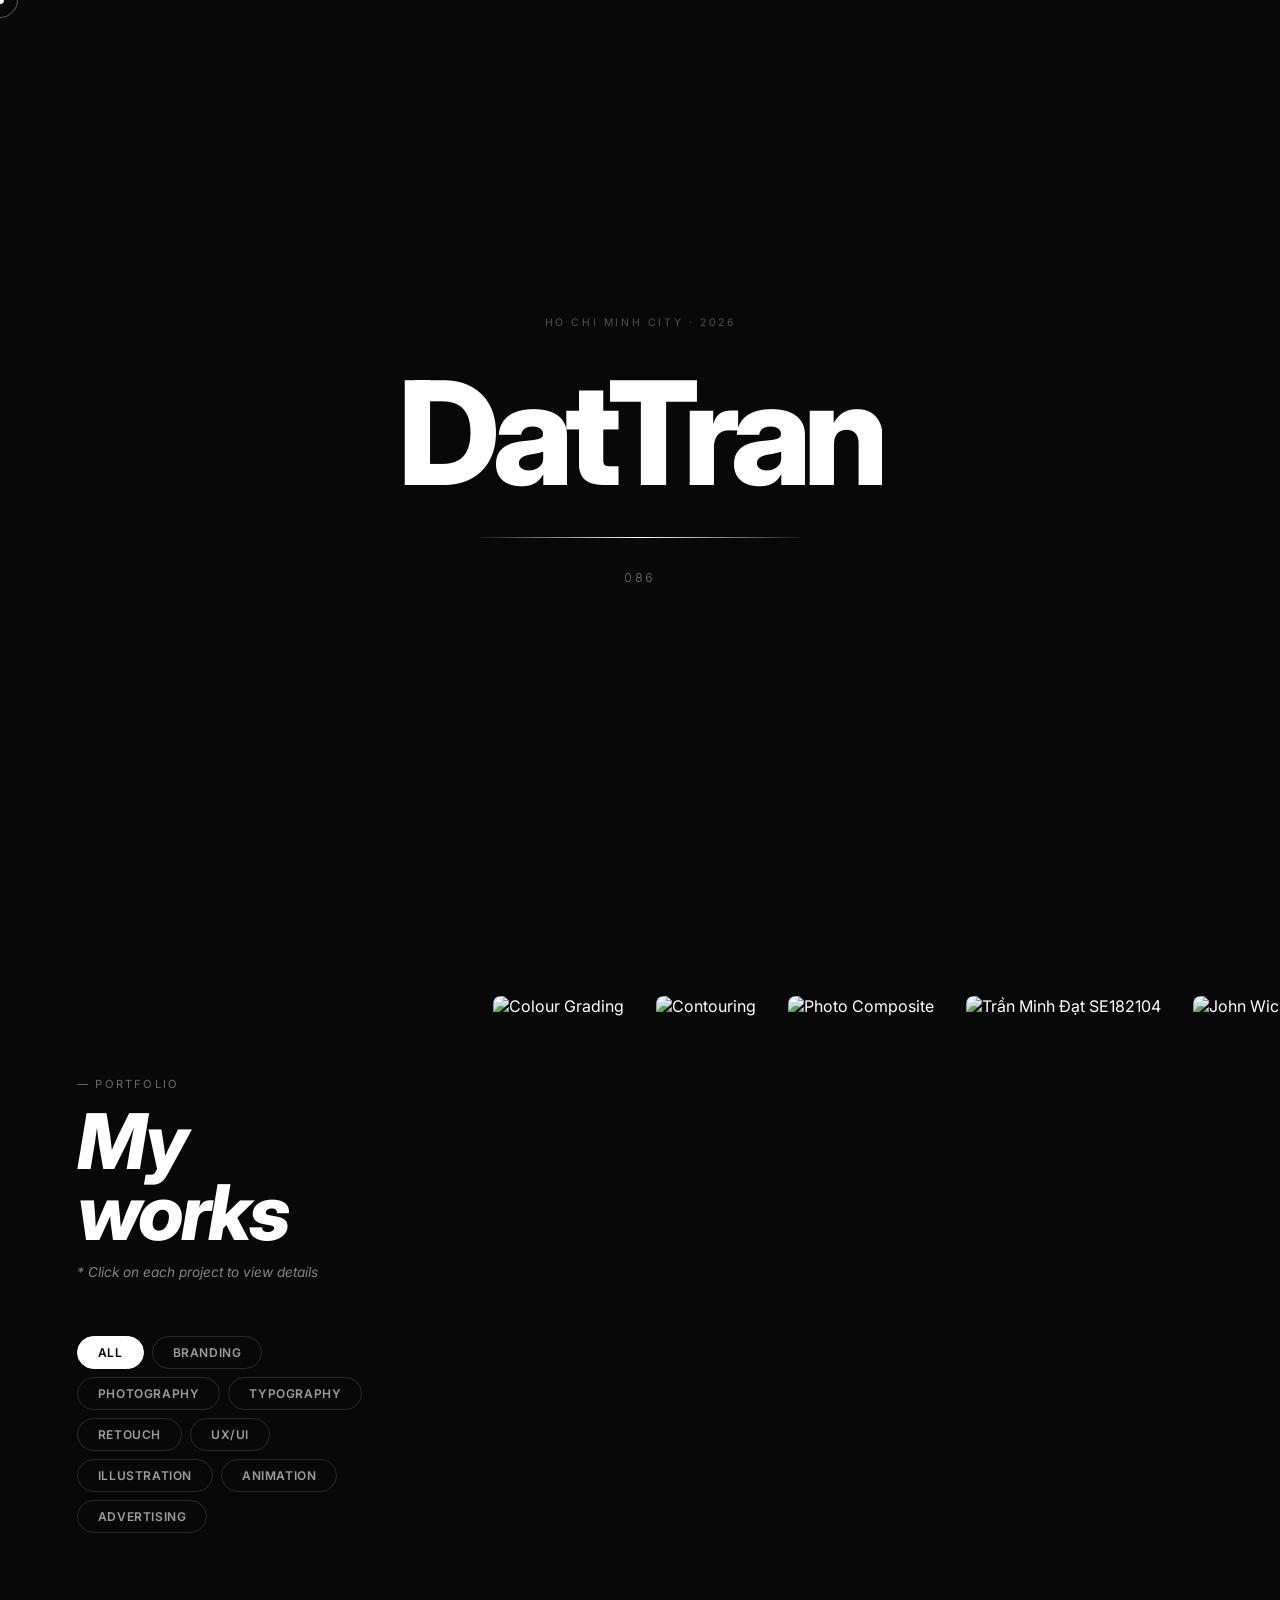
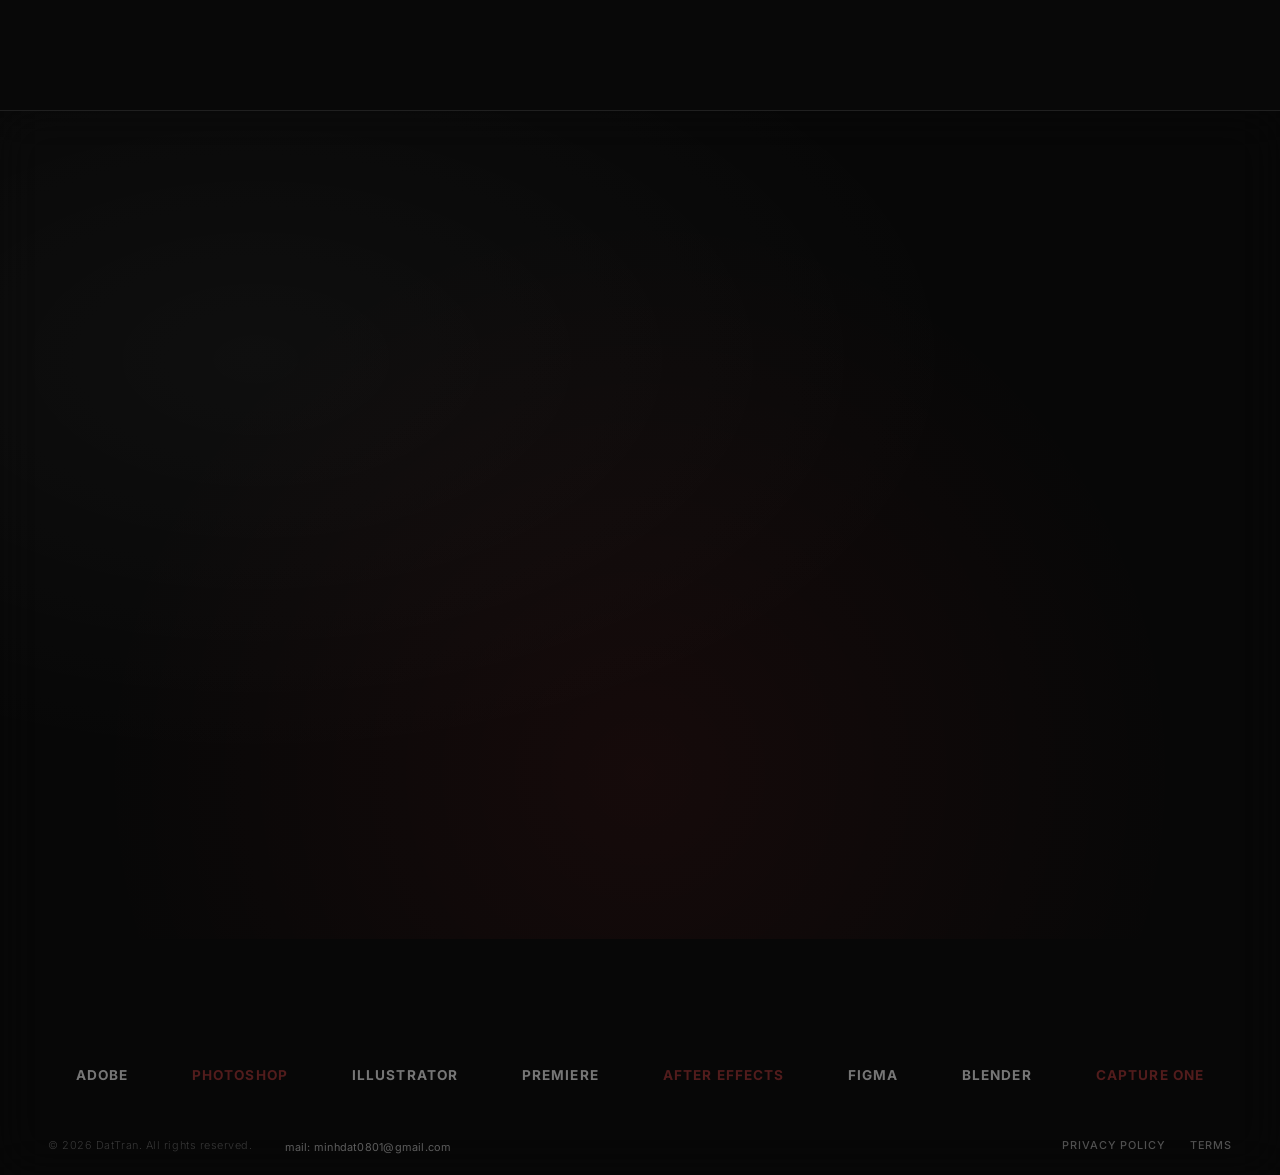
==== index.html @ 92108fc6 "Update index.html" ====
<!DOCTYPE html>
<html lang="en">

<head>
  <meta charset="UTF-8" />
  <meta name="viewport" content="width=device-width, initial-scale=1.0" />
  <meta name="view-transition" content="same-origin" />

  <title>DatTran — Graphic Designer</title>
  <meta name="description" content="DatTran - Graphic Designer & Digital Image Artist based in Vietnam." />
  <meta name="theme-color" content="#080808" id="meta-theme-color" />
  <meta property="og:type" content="website" />
  <meta property="og:title" content="DatTran — Graphic Designer & Digital Artist" />
  <meta property="og:description"
    content="Crafting visual stories through bold concepts, cinematic aesthetics, and pixel-perfect execution." />
  <meta property="og:image" content="https://dattran-porfolio.vercel.app/og-image.jpg" />

  <link rel="preconnect" href="https://fonts.googleapis.com" />
  <link rel="preconnect" href="https://fonts.gstatic.com" crossorigin />
  <link
    href="https://fonts.googleapis.com/css2?family=Inter:ital,opsz,wght@0,14..32,100..900;1,14..32,100..900&display=swap"
    rel="stylesheet" />

  <style>
    *,
    *::before,
    *::after {
      box-sizing: border-box;
      margin: 0;
      padding: 0;
    }

    body {
      background: #080808;
      color: #fff;
      font-family: 'Inter', sans-serif;
      overflow-x: hidden;
      cursor: none;
      transition: background-color 0.5s ease, color 0.5s ease;
    }

    .skip-link {
      position: fixed;
      top: -100%;
      left: 1rem;
      z-index: 99999;
      background: #fff;
      color: #080808;
      padding: 0.5rem 1rem;
      font-size: 0.9rem;
      font-weight: 600;
      border-radius: 0 0 4px 4px;
      text-decoration: none;
      transition: top 0.2s;
    }

    .skip-link:focus {
      top: 0;
    }

    a:focus-visible,
    button:focus-visible,
    [tabindex]:focus-visible {
      outline: 2px solid #fff;
      outline-offset: 3px;
      border-radius: 2px;
    }

    body.intro-active {
      overflow-y: hidden;
    }

    /* ── CURSOR & AURA GLOW ── */
    #cursor-dot {
      position: fixed;
      pointer-events: none;
      z-index: 10002;
      width: 8px;
      height: 8px;
      border-radius: 50%;
      background: #fff;
      transform: translate(-50%, -50%);
      transition: opacity 0.3s, transform 0.2s, width 0.2s, height 0.2s, background-color 0.5s;
      mix-blend-mode: difference;
    }

    #cursor-ring {
      position: fixed;
      pointer-events: none;
      z-index: 10001;
      width: 36px;
      height: 36px;
      border-radius: 50%;
      border: 1px solid rgba(255, 255, 255, 0.35);
      transform: translate(-50%, -50%);
      transition: opacity 0.3s, width 0.2s, height 0.2s, border-color 0.5s;
      mix-blend-mode: difference;
    }

    #cursor-dot.hover {
      transform: translate(-50%, -50%) scale(1.8);
    }

    #cursor-ring.hover {
      width: 56px;
      height: 56px;
    }

    #cursor-label {
      position: absolute;
      top: 50%;
      left: 50%;
      transform: translate(-50%, -50%) scale(0.8);
      color: #fff;
      font-size: 0.75rem;
      font-weight: 600;
      letter-spacing: 0.05em;
      text-transform: uppercase;
      white-space: nowrap;
      opacity: 0;
      pointer-events: none;
      transition: none;
      z-index: 10003;
    }

    #cursor-glow {
      position: fixed;
      pointer-events: none;
      z-index: 10000;
      width: 600px;
      height: 600px;
      border-radius: 50%;
      transform: translate(-50%, -50%);
      background: radial-gradient(circle at 30% 30%, rgba(255, 68, 68, 0.08) 0%, transparent 50%),
        radial-gradient(circle at 70% 70%, rgba(80, 120, 200, 0.06) 0%, transparent 50%);
      filter: blur(40px);
      opacity: 0;
      transition: opacity 0.4s;
      will-change: left, top;
      animation: glowSpin 8s linear infinite;
    }

    #cursor-glow.active {
      opacity: 1;
    }

    @keyframes glowSpin {
      0% {
        transform: translate(-50%, -50%) rotate(0deg);
      }

      100% {
        transform: translate(-50%, -50%) rotate(360deg);
      }
    }

    /* ── VIDEO BACKGROUND ── */
    .bg-video-wrap {
      position: fixed;
      inset: 0;
      z-index: 0;
      overflow: hidden;
    }

    .bg-video-wrap video {
      width: 100%;
      height: 100%;
      object-fit: cover;
      opacity: 0.85;
      transition: opacity 0.5s ease;
    }

    .bg-video-wrap::after {
      content: "";
      position: absolute;
      inset: 0;
      background: rgba(8, 8, 8, 0.75);
      pointer-events: none;
      transition: background-color 0.5s ease;
    }

    /* ── GLASS SYSTEM ── */
    .glass {
      background: rgba(255, 255, 255, 0.04);
      backdrop-filter: blur(16px);
      -webkit-backdrop-filter: blur(16px);
      border: 1px solid rgba(255, 255, 255, 0.08);
      position: relative;
    }

    .glass::before {
      content: "";
      position: absolute;
      inset: 0;
      border-radius: inherit;
      padding: 1px;
      background: linear-gradient(160deg, rgba(255, 255, 255, 0.22) 0%, rgba(255, 255, 255, 0.06) 30%, rgba(255, 255, 255, 0) 60%, rgba(255, 255, 255, 0.10) 100%);
      -webkit-mask: linear-gradient(#fff 0 0) content-box, linear-gradient(#fff 0 0);
      -webkit-mask-composite: xor;
      mask: linear-gradient(#fff 0 0) content-box, linear-gradient(#fff 0 0);
      mask-composite: exclude;
      pointer-events: none;
    }

    .glass-strong {
      background: rgba(255, 255, 255, 0.07);
      backdrop-filter: blur(40px);
      -webkit-backdrop-filter: blur(40px);
      border: 1px solid rgba(255, 255, 255, 0.12);
      position: relative;
    }

    .glass-strong::before {
      content: "";
      position: absolute;
      inset: 0;
      border-radius: inherit;
      padding: 1px;
      background: linear-gradient(160deg, rgba(255, 255, 255, 0.35) 0%, rgba(255, 255, 255, 0.08) 40%, rgba(255, 255, 255, 0) 60%, rgba(255, 255, 255, 0.15) 100%);
      -webkit-mask: linear-gradient(#fff 0 0) content-box, linear-gradient(#fff 0 0);
      -webkit-mask-composite: xor;
      mask: linear-gradient(#fff 0 0) content-box, linear-gradient(#fff 0 0);
      mask-composite: exclude;
      pointer-events: none;
    }

    body::before {
      content: "";
      position: fixed;
      inset: 0;
      background-image: url("data:image/svg+xml,%3Csvg viewBox='0 0 256 256' xmlns='http://www.w3.org/2000/svg'%3E%3Cfilter id='n'%3E%3CfeTurbulence type='fractalNoise' baseFrequency='0.9' numOctaves='4' stitchTiles='stitch'/%3E%3C/filter%3E%3Crect width='100%25' height='100%25' filter='url(%23n)' opacity='0.04'/%3E%3C/svg%3E");
      background-size: 200px;
      pointer-events: none;
      z-index: 999;
      opacity: 0.4;
    }

    .orb {
      position: fixed;
      border-radius: 50%;
      filter: blur(80px);
      pointer-events: none;
      z-index: 0;
    }

    .orb-1 {
      width: 600px;
      height: 600px;
      top: -200px;
      left: -150px;
      background: radial-gradient(circle, rgba(255, 255, 255, 0.06) 0%, transparent 70%);
    }

    .orb-2 {
      width: 500px;
      height: 500px;
      bottom: 10%;
      right: -100px;
      background: radial-gradient(circle, rgba(200, 200, 200, 0.05) 0%, transparent 70%);
    }

    .orb-3 {
      width: 400px;
      height: 400px;
      top: 40%;
      left: 40%;
      background: radial-gradient(circle, rgba(255, 255, 255, 0.03) 0%, transparent 70%);
    }

    .reveal {
      opacity: 0;
      transform: translateY(40px);
      will-change: transform, opacity;
    }

    .page-wrap {
      position: relative;
      z-index: 2;
    }

    #webgl-works {
      position: fixed;
      top: 0;
      left: 0;
      width: 100vw;
      height: 100vh;
      pointer-events: none;
      z-index: 10;
    }

    .work-img {
      height: 100%;
      width: auto;
      display: block;
      object-fit: contain;
    }

    /* ── DETAIL VIEW OVERLAY ── */
    #detail-view {
      display: none;
      position: relative;
      z-index: 50;
      min-height: 100vh;
      background: transparent;
    }

    .project-hero {
      width: 100%;
      height: 100vh;
      position: relative;
    }

    .project-info {
      position: absolute;
      bottom: 0;
      left: 0;
      right: 0;
      padding: 6rem 3rem 4rem;
      background: linear-gradient(to top, rgba(0, 0, 0, 0.9), transparent);
      z-index: 10;
    }

    .project-title {
      font-size: clamp(3rem, 6vw, 5rem);
      font-weight: 800;
      letter-spacing: -0.04em;
      margin-bottom: 0.5rem;
    }

    .project-meta {
      font-size: 1rem;
      color: rgba(255, 255, 255, 0.6);
      font-weight: 400;
      text-transform: uppercase;
      letter-spacing: 0.1em;
    }

    .content-section {
      padding: 6rem 3rem;
      max-width: 800px;
      margin: 0 auto;
      font-size: 1.1rem;
      line-height: 1.8;
      color: rgba(255, 255, 255, 0.7);
      background: #080808;
      min-height: 50vh;
    }

    .content-section p {
      margin-bottom: 2rem;
    }

    .back-btn {
      display: inline-flex;
      align-items: center;
      gap: 0.5rem;
      background: rgba(0, 0, 0, 0.5);
      backdrop-filter: blur(10px);
      padding: 0.75rem 1.5rem;
      border-radius: 9999px;
      color: #fff;
      text-decoration: none;
      font-size: 0.85rem;
      font-weight: 500;
      cursor: none;
      border: 1px solid rgba(255, 255, 255, 0.1);
      transition: all 0.3s;
    }

    .back-btn:hover {
      background: #fff;
      color: #000;
    }

    /* ── NAV (ĐÃ FIX GLASSMORPHISM VĨNH VIỄN) ── */
    nav {
      position: fixed;
      top: 0;
      left: 0;
      right: 0;
      z-index: 100;
      padding: 1rem 3rem;
      display: flex;
      align-items: center;
      justify-content: space-between;
      background: rgba(8, 8, 8, 0.6);
      backdrop-filter: blur(20px);
      -webkit-backdrop-filter: blur(20px);
      border-bottom: 1px solid rgba(255, 255, 255, 0.05);
      transition: background 0.3s, border-bottom 0.3s;
    }

    .nav-inner {
      display: flex;
      align-items: center;
      justify-content: space-between;
      width: 100%;
    }

    .nav-logo {
      font-family: 'Inter', sans-serif;
      font-weight: 600;
      font-size: 1.1rem;
      color: #fff;
      letter-spacing: -0.03em;
      text-decoration: none;
      cursor: none;
    }

    .nav-logo span {
      color: rgba(255, 255, 255, 0.4);
      font-size: 0.72rem;
      font-weight: 400;
      display: block;
      letter-spacing: 0.12em;
      text-transform: uppercase;
      margin-top: 1px;
    }

    .nav-links {
      display: flex;
      align-items: center;
      gap: 2rem;
    }

    .nav-links a {
      font-size: 0.8rem;
      font-weight: 400;
      color: rgba(255, 255, 255, 0.6);
      text-decoration: none;
      letter-spacing: 0.08em;
      text-transform: uppercase;
      transition: color 0.3s;
      cursor: none;
    }

    .nav-links a:hover {
      color: #fff;
    }

    .nav-cta {
      background: #fff;
      color: #000;
      border: none;
      border-radius: 9999px;
      padding: 0.5rem 1.25rem;
      font-family: 'Inter', sans-serif;
      font-size: 0.8rem;
      font-weight: 500;
      cursor: none;
      letter-spacing: 0.05em;
      text-transform: uppercase;
      transition: opacity 0.2s, transform 0.2s;
    }

    .nav-cta:hover {
      opacity: 0.85;
      transform: translateY(-2px);
    }

    .nav-controls {
      display: flex;
      align-items: center;
      gap: 0.5rem;
    }

    .nav-audio-group {
      display: flex;
      align-items: center;
      gap: 0.4rem;
      position: relative;
    }

    .vol-track-h {
      width: 0px;
      height: 3px;
      background: rgba(255, 255, 255, 0.15);
      border-radius: 99px;
      position: relative;
      cursor: none;
      transition: width 0.4s cubic-bezier(0.16, 1, 0.3, 1), opacity 0.4s, background 0.3s;
      opacity: 0;
      overflow: visible;
    }

    .nav-audio-group:hover .vol-track-h {
      width: 80px;
      opacity: 1;
      margin-right: 0.5rem;
    }

    .vol-track-h::after {
      content: attr(data-pct);
      position: absolute;
      right: -25px;
      top: 50%;
      transform: translateY(-50%);
      font-size: 0.65rem;
      font-weight: 700;
      color: #fff;
      opacity: 0;
      transition: opacity 0.3s;
      pointer-events: none;
    }

    .nav-audio-group:hover .vol-track-h::after {
      opacity: 0.6;
    }

    .vol-fill-h {
      position: absolute;
      top: 0;
      left: 0;
      height: 100%;
      width: 50%;
      background: #fff;
      border-radius: 99px;
      pointer-events: none;
    }

    .vol-hitbox-h {
      position: absolute;
      inset: -10px -5px;
      cursor: none;
      z-index: 2;
    }

    .dock-btn {
      background: transparent;
      border: none;
      color: rgba(255, 255, 255, 0.6);
      font-family: 'Inter', sans-serif;
      font-size: 0.8rem;
      font-weight: 500;
      cursor: none;
      padding: 0.5rem;
      display: flex;
      align-items: center;
      justify-content: center;
      transition: color 0.3s, transform 0.2s;
    }

    .dock-btn:hover {
      color: #fff;
      transform: translateY(-1px);
    }



    /* ── HERO ── */
    .hero {
      min-height: 100vh;
      display: grid;
      grid-template-columns: 1fr 1fr;
      align-items: center;
      gap: 2rem;
      padding: 7rem 3rem 4rem;
      position: relative;
      max-width: 1200px;
      margin: 0 auto;
    }

    .hero-left {
      display: flex;
      flex-direction: column;
      align-items: flex-start;
    }

    .hero-tag {
      display: inline-flex;
      align-items: center;
      gap: 0.5rem;
      border-radius: 9999px;
      padding: 0.35rem 1rem;
      font-size: 0.72rem;
      font-weight: 500;
      color: rgba(255, 255, 255, 0.7);
      letter-spacing: 0.12em;
      text-transform: uppercase;
      margin-bottom: 2rem;
    }

    .hero-tag .dot {
      width: 6px;
      height: 6px;
      background: #fff;
      border-radius: 50%;
      animation: pulse 2s infinite;
    }

    @keyframes pulse {

      0%,
      100% {
        opacity: 1;
        transform: scale(1)
      }

      50% {
        opacity: 0.4;
        transform: scale(0.8)
      }
    }

    .hero-name {
      font-family: 'Inter', sans-serif;
      font-weight: 800;
      font-style: normal;
      font-size: clamp(3.5rem, 8vw, 7rem);
      line-height: 0.88;
      letter-spacing: -0.05em;
      color: #fff;
      margin-bottom: 1.5rem;
    }

    .hero-name .dim {
      color: rgba(255, 255, 255, 0.45);
    }

    .hero-sub {
      max-width: 36rem;
      font-size: 0.95rem;
      font-weight: 300;
      color: rgba(255, 255, 255, 0.55);
      line-height: 1.7;
      margin-bottom: 2.5rem;
    }

    .hero-ctas {
      display: flex;
      align-items: center;
      gap: 1rem;
      margin-bottom: 3rem;
    }

    .btn-primary {
      border-radius: 9999px;
      padding: 0.75rem 1.75rem;
      font-family: 'Inter', sans-serif;
      font-size: 0.875rem;
      font-weight: 500;
      color: #fff;
      border: none;
      cursor: none;
      display: flex;
      align-items: center;
      gap: 0.5rem;
      letter-spacing: 0.02em;
    }

    .btn-outline {
      border-radius: 9999px;
      padding: 0.75rem 1.75rem;
      font-family: 'Inter', sans-serif;
      font-size: 0.875rem;
      font-weight: 400;
      color: rgba(255, 255, 255, 0.7);
      background: transparent;
      border: 1px solid rgba(255, 255, 255, 0.15);
      cursor: none;
      letter-spacing: 0.02em;
      transition: border-color 0.3s, color 0.3s;
    }

    .btn-outline:hover {
      border-color: rgba(255, 255, 255, 0.4);
      color: #fff;
    }

    .hero-stats {
      display: flex;
      align-items: stretch;
      gap: 1px;
      border-radius: 1.25rem;
      overflow: hidden;
      border: 1px solid rgba(255, 255, 255, 0.08);
    }

    .stat-item {
      padding: 1rem 1.5rem;
      text-align: center;
      background: rgba(255, 255, 255, 0.03);
      backdrop-filter: blur(20px);
      flex: 1;
    }

    .stat-item+.stat-item {
      border-left: 1px solid rgba(255, 255, 255, 0.06);
    }

    .stat-num {
      font-family: 'Inter', sans-serif;
      font-weight: 700;
      font-style: italic;
      font-size: 1.75rem;
      color: #fff;
      line-height: 1;
      letter-spacing: -0.04em;
    }

    .stat-label {
      font-size: 0.65rem;
      color: rgba(255, 255, 255, 0.4);
      font-weight: 300;
      margin-top: 0.4rem;
      letter-spacing: 0.08em;
      text-transform: uppercase;
    }

    .hero-right {
      position: relative;
      display: flex;
      align-items: center;
      justify-content: center;
      height: 70vh;
      overflow: visible;
    }

    #three-canvas {
      width: 100%;
      height: 100%;
      border-radius: 0;
      cursor: none;
    }

    .canvas-hint {
      position: absolute;
      bottom: 1.5rem;
      left: 0;
      right: 0;
      justify-content: center;
      font-size: 0.65rem;
      letter-spacing: 0.15em;
      text-transform: uppercase;
      color: rgba(255, 255, 255, 0.45);
      display: flex;
      align-items: center;
      gap: 0.5rem;
      pointer-events: none;
    }

    .canvas-hint svg {
      animation: rotateHint 3s linear infinite;
      opacity: 0.4;
    }

    @keyframes rotateHint {
      to {
        transform: rotate(360deg);
      }
    }

    .scroll-hint {
      position: absolute;
      bottom: 2rem;
      left: 50%;
      transform: translateX(-50%);
      display: flex;
      flex-direction: column;
      align-items: center;
      gap: 0.5rem;
      color: rgba(255, 255, 255, 0.45);
      font-size: 0.65rem;
      letter-spacing: 0.15em;
      text-transform: uppercase;
    }

    .scroll-line {
      width: 1px;
      height: 40px;
      background: linear-gradient(to bottom, rgba(255, 255, 255, 0.3), transparent);
      animation: scrollDrop 2s ease-in-out infinite;
    }

    @keyframes scrollDrop {
      0% {
        transform: scaleY(0);
        transform-origin: top
      }

      50% {
        transform: scaleY(1);
        transform-origin: top
      }

      51% {
        transform: scaleY(1);
        transform-origin: bottom
      }

      100% {
        transform: scaleY(0);
        transform-origin: bottom
      }
    }

    section {
      padding: 6rem 3rem;
      position: relative;
    }

    .section-label {
      font-size: 0.7rem;
      letter-spacing: 0.2em;
      text-transform: uppercase;
      color: rgba(255, 255, 255, 0.35);
      font-weight: 400;
      margin-bottom: 1rem;
    }

    .section-title {
      font-family: 'Inter', sans-serif;
      font-weight: 800;
      font-style: italic;
      font-size: clamp(2.5rem, 6vw, 5rem);
      line-height: 0.92;
      letter-spacing: -0.04em;
      color: #fff;
      margin-bottom: 3rem;
    }

    .about-grid {
      display: grid;
      grid-template-columns: 1fr 1fr;
      gap: 3rem;
      align-items: start;
      max-width: 1100px;
      margin: 0 auto;
    }

    .about-text {
      font-size: 1rem;
      font-weight: 300;
      color: rgba(255, 255, 255, 0.6);
      line-height: 1.8;
    }

    .about-text strong {
      color: #fff;
      font-weight: 500;
    }

    .about-tags {
      display: flex;
      flex-wrap: wrap;
      gap: 0.5rem;
      margin-top: 1.5rem;
    }

    .tag {
      border-radius: 9999px;
      padding: 0.35rem 0.9rem;
      font-size: 0.72rem;
      font-weight: 400;
      color: rgba(255, 255, 255, 0.7);
      letter-spacing: 0.06em;
    }

    .about-card {
      border-radius: 1.5rem;
      padding: 2rem;
    }

    .about-card-label {
      font-size: 0.65rem;
      letter-spacing: 0.15em;
      text-transform: uppercase;
      color: rgba(255, 255, 255, 0.3);
      margin-bottom: 0.75rem;
    }

    .about-card-val {
      font-family: 'Inter', sans-serif;
      font-weight: 600;
      font-size: 1.4rem;
      color: #fff;
      letter-spacing: -0.03em;
    }

    .about-card+.about-card {
      margin-top: 1rem;
    }

    .skills-grid {
      display: grid;
      grid-template-columns: repeat(8, 1fr);
      gap: 0.75rem;
      max-width: 1400px;
      margin: 0 auto;
    }

    .skill-card {
      border-radius: 1rem;
      padding: 1rem 0.75rem;
      display: flex;
      flex-direction: column;
      gap: 0.75rem;
      transition: transform 0.3s, background 0.3s;
      cursor: none;
      min-width: 0;
      will-change: transform, opacity;
      transform: translateZ(0);
      backface-visibility: hidden;
    }

    .skill-card:hover {
      transform: translateY(-4px);
      background: rgba(255, 255, 255, 0.08);
    }

    .skill-card>div:last-child {
      display: flex;
      align-items: center;
      gap: 0.5rem;
      margin-top: auto;
    }

    .skill-icon-wrap {
      width: 44px;
      height: 44px;
      border-radius: 0.75rem;
      display: flex;
      align-items: center;
      justify-content: center;
      font-size: 1.4rem;
    }

    .skill-icon-wrap img {
      transition: filter 0.3s;
    }

    .skill-name {
      font-size: 0.85rem;
      font-weight: 600;
      color: #fff;
      line-height: 1.3;
    }

    .skill-desc {
      font-size: 0.65rem;
      font-weight: 300;
      color: rgba(255, 255, 255, 0.45);
      line-height: 1.4;
    }

    .skill-bar-wrap {
      height: 2px;
      background: rgba(255, 255, 255, 0.08);
      border-radius: 9999px;
      overflow: hidden;
      flex: 1;
    }

    .skill-bar {
      height: 100%;
      background: linear-gradient(90deg, rgba(255, 255, 255, 0.8), rgba(255, 255, 255, 0.3));
      border-radius: 9999px;
      transition: width 1.2s cubic-bezier(0.16, 1, 0.3, 1);
      width: 0;
    }

    .skill-level {
      font-size: 0.6rem;
      letter-spacing: 0.05em;
      color: rgba(255, 255, 255, 0.3);
      text-transform: uppercase;
      white-space: nowrap;
    }

    .services-grid {
      display: grid;
      grid-template-columns: repeat(2, 1fr);
      gap: 1px;
      border-radius: 1.5rem;
      overflow: hidden;
      border: 1px solid rgba(255, 255, 255, 0.06);
      max-width: 700px;
      margin: 0 auto;
    }

    .service-item {
      padding: 2rem;
      background: rgba(255, 255, 255, 0.02);
      backdrop-filter: blur(10px);
      transition: background 0.3s;
    }

    .service-item:hover {
      background: rgba(255, 255, 255, 0.06);
    }

    .service-num {
      font-family: 'Inter', sans-serif;
      font-style: italic;
      font-weight: 300;
      font-size: 0.9rem;
      color: rgba(255, 255, 255, 0.2);
      margin-bottom: 1rem;
    }

    .service-title {
      font-size: 1.1rem;
      font-weight: 600;
      color: #fff;
      margin-bottom: 0.75rem;
    }

    .service-desc {
      font-size: 0.8rem;
      font-weight: 300;
      color: rgba(255, 255, 255, 0.45);
      line-height: 1.6;
    }

    /* WORKS (HORIZONTAL) */
    .works-filters {
      display: flex;
      flex-wrap: wrap;
      gap: 0.5rem;
      margin-top: 2rem;
    }

    .filter-btn {
      background: transparent;
      border: 1px solid rgba(255, 255, 255, 0.15);
      color: rgba(255, 255, 255, 0.6);
      border-radius: 9999px;
      padding: 0.5rem 1.25rem;
      font-family: 'Inter', sans-serif;
      font-size: 0.75rem;
      font-weight: 600;
      letter-spacing: 0.05em;
      text-transform: uppercase;
      cursor: none;
      transition: all 0.3s ease;
    }

    .filter-btn:hover {
      border-color: rgba(255, 255, 255, 0.4);
      color: #fff;
    }

    .filter-btn.active {
      background: #fff;
      color: #000;
      border-color: #fff;
    }

    .works-pin-wrap {
      height: auto;
      display: flex;
      align-items: center;
      overflow-x: auto;
      width: 100%;
      cursor: grab;
      user-select: none;
      scrollbar-width: none;
      /* Hide scrollbar Firefox */
      -ms-overflow-style: none;
      /* Hide scrollbar IE/Edge */
    }

    .works-pin-wrap::-webkit-scrollbar {
      display: none;
      /* Hide scrollbar Chrome/Safari */
    }

    .works-pin-wrap.active {
      cursor: grabbing;
    }

    .works-track {
      display: flex;
      gap: 2rem;
      padding: 6rem 15vw 6rem 6vw;
      height: 90vh;
      will-change: transform;
      align-items: center;
    }

    .work-slide {
      flex: 0 0 auto;
      height: 100%;
      display: flex;
      flex-direction: column;
      justify-content: center;
      width: auto;
    }

    .headline-slide {
      width: 30vw;
      justify-content: center;
      align-items: flex-start;
      padding-right: 3rem;
    }

    .work-card-horizontal {
      height: 100%;
      display: flex;
      flex-direction: column;
      gap: 0;
      position: relative;
      cursor: none;
      width: auto;
    }

    .work-slide:nth-child(n+2) .work-card-horizontal {
      width: auto;
    }



    .work-card-horizontal .lando-img-wrap {
      height: 100%;
      width: auto;
      position: relative;
      overflow: hidden;
      border-radius: 8px;
      background: transparent;
      display: block;
    }

    .work-card-horizontal .work-bg {
      width: 100%;
      height: 100%;
      object-fit: contain;
      position: absolute;
      inset: 0;
      transition: transform 0.6s cubic-bezier(0.16, 1, 0.3, 1), filter 0.6s;
      filter: grayscale(40%) sepia(10%) hue-rotate(10deg) contrast(1.1);
    }

    .work-card-horizontal:hover .work-bg {
      transform: scale(1.05);
      filter: grayscale(0%) sepia(0%) contrast(1);
    }

    .end-slide {
      width: 30vw;
      display: flex;
      align-items: center;
      justify-content: center;
    }

    @media (max-width: 900px) {
      .works-track {
        height: 55vh;
        gap: 1.5rem;
        padding: 0 20vw 0 5vw;
      }

      .headline-slide {
        width: 75vw;
        padding-right: 1rem;
      }

      .work-slide:nth-child(n+2) .work-card-horizontal {
        width: 80vw;
      }

      .end-slide {
        width: 60vw;
      }
    }

    /* FOOTER */
    .grand-footer {
      position: relative;
      overflow: hidden;
      background: rgba(8, 8, 8, 0.2);
      backdrop-filter: blur(24px);
      -webkit-backdrop-filter: blur(24px);
      border-top: 1px solid rgba(255, 255, 255, 0.1);
    }

    .footer-hero {
      position: relative;
      min-height: 92vh;
      display: flex;
      align-items: center;
      justify-content: center;
      padding: 6rem 3rem 14rem;
      overflow: hidden;
    }

    .footer-hero-bg {
      position: absolute;
      inset: 0;
      background: radial-gradient(ellipse at 50% 80%, rgba(255, 60, 60, 0.06) 0%, transparent 60%), radial-gradient(ellipse at 20% 30%, rgba(255, 255, 255, 0.03) 0%, transparent 50%);
      pointer-events: none;
    }

    .footer-headline {
      position: relative;
      z-index: 3;
      text-align: center;
      pointer-events: none;
      margin-top: -25vh;
    }

    .footer-headline h2 {
      font-family: 'Inter', sans-serif;
      font-weight: 900;
      font-size: clamp(3.5rem, 10vw, 9rem);
      line-height: 0.88;
      letter-spacing: -0.04em;
      text-transform: uppercase;
      color: #fff;
    }

    .footer-headline h2 .outline-text {
      -webkit-text-stroke: 1.5px rgba(255, 255, 255, 0.7);
      color: transparent;
    }

    .footer-headline h2 .accent-text {
      font-style: italic;
    }

    .footer-side-left,
    .footer-side-right {
      position: absolute;
      top: 50%;
      transform: translateY(-50%);
      z-index: 5;
    }

    .footer-side-left {
      left: 3rem;
    }

    .footer-side-right {
      right: 3rem;
      text-align: right;
    }

    .footer-col-label {
      font-size: 0.6rem;
      letter-spacing: 0.25em;
      text-transform: uppercase;
      color: rgba(255, 255, 255, 0.3);
      margin-bottom: 1rem;
      font-weight: 400;
    }

    .footer-col-links {
      list-style: none;
      display: flex;
      flex-direction: column;
      gap: 0.4rem;
    }

    .footer-col-links li a {
      font-family: 'Inter', sans-serif;
      font-weight: 800;
      font-size: clamp(0.9rem, 1.8vw, 1.15rem);
      text-transform: uppercase;
      color: #fff;
      text-decoration: none;
      letter-spacing: 0.02em;
      transition: color 0.3s, transform 0.3s;
      display: inline-block;
      cursor: none;
    }

    .footer-col-links li a:hover {
      color: rgba(255, 255, 255, 0.5);
      transform: translateX(4px);
    }

    .footer-col-links li a.highlight {
      color: rgba(255, 80, 80, 0.9);
    }

    .footer-col-links li a.highlight:hover {
      color: rgba(255, 80, 80, 0.6);
    }

    .footer-model-wrap {
      position: absolute;
      bottom: 0;
      left: 50%;
      transform: translateX(-50%);
      width: clamp(280px, 35vw, 480px);
      height: 80%;
      z-index: 4;
      display: flex;
      align-items: flex-end;
      justify-content: center;
      pointer-events: none;
    }

    .footer-model-wrap canvas {
      width: 100% !important;
      height: 100% !important;
    }

    .footer-partners {
      position: relative;
      z-index: 5;
      border: none;
      padding: 1.5rem 0;
      margin-top: 6rem;
      overflow: hidden;
    }

    .partner-track {
      display: flex;
      align-items: center;
      justify-content: center;
      gap: 3rem;
      width: 100%;
      padding: 0 3rem;
      flex-wrap: wrap;
    }

    .partner-item {
      font-family: 'Inter', sans-serif;
      font-weight: 700;
      font-size: 0.85rem;
      letter-spacing: 0.08em;
      text-transform: uppercase;
      color: rgba(255, 255, 255, 0.45);
      white-space: nowrap;
      transition: color 0.3s;
      cursor: none;
      display: inline-block;
      padding: 0.5rem;
    }

    .partner-item:hover {
      color: rgba(255, 255, 255, 0.6);
    }

    .partner-item.accent {
      color: rgba(255, 80, 80, 0.3);
    }

    .partner-item.accent:hover {
      color: rgba(255, 80, 80, 0.6);
    }

    .footer-cta-bar {
      display: flex;
      align-items: center;
      justify-content: center;
      padding: 1rem 3rem;
      border: none;
      position: relative;
      z-index: 5;
    }

    .footer-cta-btn {
      display: inline-flex;
      align-items: center;
      gap: 0.5rem;
      background: #fff;
      color: #080808;
      border: none;
      border-radius: 9999px;
      padding: 0.6rem 1.5rem;
      font-family: 'Inter', sans-serif;
      font-size: 0.72rem;
      font-weight: 600;
      letter-spacing: 0.12em;
      text-transform: uppercase;
      text-decoration: none;
      cursor: none;
      transition: opacity 0.3s, transform 0.3s;
    }

    .footer-cta-btn:hover {
      opacity: 0.85;
      transform: scale(1.03);
    }

    .footer-cta-btn svg {
      width: 14px;
      height: 14px;
    }

    .footer-bottom {
      display: flex;
      align-items: center;
      justify-content: space-between;
      padding: 1.25rem 3rem;
      position: relative;
      z-index: 5;
    }

    .footer-copyright {
      font-size: 0.68rem;
      color: rgba(255, 255, 255, 0.2);
      font-weight: 300;
      letter-spacing: 0.05em;
    }

    .footer-legal {
      display: flex;
      gap: 1.5rem;
    }

    .footer-legal a {
      font-size: 0.68rem;
      color: rgba(255, 255, 255, 0.3);
      font-weight: 500;
      letter-spacing: 0.08em;
      text-transform: uppercase;
      text-decoration: none;
      transition: color 0.3s;
      cursor: none;
    }

    .footer-legal a:hover {
      color: #fff;
    }

    .footer-email {
      /* Removed absolute positioning to stay next to copyright */
    }

    .footer-email a {
      font-size: 0.68rem;
      color: rgba(255, 255, 255, 0.35);
      font-weight: 400;
      text-decoration: none;
      transition: color 0.3s;
      cursor: none;
      letter-spacing: 0.02em;
    }

    .footer-email a:hover {
      color: #fff;
    }

    /* EFFECTS */
    .reveal {
      opacity: 0;
      transform: translateY(30px);
      transition: opacity 0.8s cubic-bezier(0.16, 1, 0.3, 1), transform 0.8s cubic-bezier(0.16, 1, 0.3, 1);
    }

    .reveal.visible {
      opacity: 1;
      transform: translateY(0);
    }

    .reveal-delay-1 {
      transition-delay: 0.1s;
    }

    .reveal-delay-2 {
      transition-delay: 0.2s;
    }

    .reveal-delay-3 {
      transition-delay: 0.3s;
    }

    .reveal-delay-4 {
      transition-delay: 0.4s;
    }

    .split-text .char {
      display: inline-block;
      transform-origin: center top;
    }

    .split-text .word {
      display: inline-block;
      overflow: hidden;
      margin-right: 0.1em;
      vertical-align: top;
      padding: 0.1em 0.15em;
      margin: -0.1em -0.15em -0.1em -0.15em;
      margin-right: 0.1em;
    }

    .marquee-track {
      transition: transform 0.15s ease-out;
    }

    .scroll-progress {
      position: fixed;
      top: 0;
      left: 0;
      height: 2px;
      background: linear-gradient(90deg, rgba(255, 80, 80, 0.8), rgba(255, 255, 255, 0.6));
      z-index: 10003;
      transform-origin: left;
      transform: scaleX(0);
      width: 100%;
      pointer-events: none;
    }

    /* INTRO SCREEN */
    #intro {
      position: fixed;
      inset: 0;
      z-index: 10000;
      background: #080808;
      display: flex;
      flex-direction: column;
      align-items: center;
      justify-content: center;
      gap: 2rem;
      transition: transform 0.9s cubic-bezier(0.76, 0, 0.24, 1), opacity 0.9s ease;
    }

    #intro.hide {
      transform: translateY(-100%);
      opacity: 0;
      pointer-events: none;
    }

    .intro-label {
      font-size: 0.65rem;
      letter-spacing: 0.25em;
      text-transform: uppercase;
      color: rgba(255, 255, 255, 0.3);
    }

    .intro-name {
      font-family: 'Inter', sans-serif;
      font-weight: 800;
      font-style: normal;
      font-size: clamp(4rem, 12vw, 9rem);
      letter-spacing: -0.06em;
      line-height: 1;
      color: #fff;
      overflow: hidden;
      position: relative;
    }

    .intro-name::after {
      content: '';
      position: absolute;
      inset: 0;
      background: #080808;
      transform-origin: right;
      animation: wipeReveal 1.1s cubic-bezier(0.76, 0, 0.24, 1) 0.3s forwards;
    }

    @keyframes wipeReveal {
      0% {
        transform: scaleX(1);
      }

      100% {
        transform: scaleX(0);
      }
    }

    .intro-line-wrap {
      width: min(320px, 70vw);
      height: 1px;
      background: rgba(255, 255, 255, 0.08);
      position: relative;
      overflow: hidden;
    }

    .intro-line {
      position: absolute;
      top: 0;
      left: 0;
      height: 100%;
      width: 0;
      background: linear-gradient(90deg, transparent, #fff, transparent);
      animation: lineGrow 1.8s cubic-bezier(0.76, 0, 0.24, 1) 0.5s forwards;
    }

    @keyframes lineGrow {
      to {
        width: 100%;
      }
    }

    .intro-counter {
      font-family: 'Inter', sans-serif;
      font-weight: 300;
      font-size: 0.75rem;
      letter-spacing: 0.2em;
      color: rgba(255, 255, 255, 0.45);
      font-variant-numeric: tabular-nums;
    }

    /* MARQUEE */
    .marquee-section {
      overflow: hidden;
      padding: 1.5rem 0;
      border: none;
      position: relative;
      z-index: 2;
    }

    .marquee-section.reverse {
      margin-top: 2rem;
      border-top: none;
    }

    .marquee-track {
      display: flex;
      width: max-content;
      animation: marqueeScroll 22s linear infinite;
    }

    .marquee-section.reverse .marquee-track {
      animation: marqueeScrollReverse 28s linear infinite;
    }

    @keyframes marqueeScroll {
      from {
        transform: translateX(0);
      }

      to {
        transform: translateX(-50%);
      }
    }

    @keyframes marqueeScrollReverse {
      from {
        transform: translateX(-50%);
      }

      to {
        transform: translateX(0);
      }
    }

    .marquee-item {
      display: flex;
      align-items: center;
      gap: 1.5rem;
      padding: 0 1.5rem;
      white-space: nowrap;
      font-size: 0.75rem;
      font-weight: 500;
      letter-spacing: 0.18em;
      text-transform: uppercase;
      color: rgba(255, 255, 255, 0.35);
    }

    .marquee-item strong {
      color: rgba(255, 255, 255, 0.7);
      font-weight: 600;
    }

    .marquee-dot {
      width: 4px;
      height: 4px;
      border-radius: 50%;
      background: rgba(255, 255, 255, 0.2);
      flex-shrink: 0;
    }

    /* CAREER TIMELINE */
    .career-section {
      padding: 8rem 3rem;
      position: relative;
      overflow: hidden;
    }

    .career-inner {
      max-width: 1100px;
      margin: 0 auto;
    }

    .career-header {
      text-align: center;
      margin-bottom: 6rem;
    }

    .career-title {
      font-family: 'Inter', sans-serif;
      font-weight: 300;
      font-style: normal;
      font-size: clamp(3rem, 7vw, 6rem);
      line-height: 1.05;
      letter-spacing: -0.04em;
      color: #fff;
    }

    .career-title em {
      color: #ff4444;
      font-style: italic;
    }

    .career-timeline {
      position: relative;
      padding: 2rem 0 4rem;
    }

    .career-timeline-track {
      position: absolute;
      left: 50%;
      top: 0;
      bottom: 0;
      width: 1px;
      transform: translateX(-50%);
      background: rgba(255, 255, 255, 0.08);
      pointer-events: none;
    }

    .career-timeline-glow {
      position: absolute;
      left: 50%;
      top: 0;
      width: 2px;
      height: 0%;
      transform: translateX(-50%);
      background: linear-gradient(to bottom, transparent, #ff4444 30%, #ff8888 50%, #ff4444 70%, transparent);
      pointer-events: none;
      transition: height 0.08s linear;
      filter: drop-shadow(0 0 6px #ff4444) drop-shadow(0 0 18px rgba(255, 68, 68, 0.5));
      border-radius: 9999px;
    }

    .career-timeline-beam {
      position: absolute;
      left: 50%;
      width: 40px;
      height: 150px;
      transform: translate(-50%, -100%);
      background: linear-gradient(to bottom, transparent, rgba(255, 68, 68, 0.1) 30%, rgba(255, 68, 68, 0.6) 70%, #ffffff 100%);
      pointer-events: none;
      filter: blur(4px);
      border-radius: 50% 50% 0 0;
      mix-blend-mode: screen;
      z-index: 2;
    }

    .career-timeline-beam::after {
      content: "";
      position: absolute;
      bottom: -4px;
      left: 50%;
      transform: translateX(-50%);
      width: 20px;
      height: 8px;
      background: #fff;
      border-radius: 50%;
      filter: blur(2px) drop-shadow(0 0 15px #ff4444);
    }

    .career-row {
      display: grid;
      grid-template-columns: 1fr 180px 1fr;
      gap: 0 2rem;
      align-items: center;
      padding: 4rem 0;
      position: relative;
    }

    .career-row+.career-row {
      border-top: none;
    }

    .career-left {
      text-align: right;
      padding-right: 2.5rem;
    }

    .career-job-title {
      font-family: 'Inter', sans-serif;
      font-weight: 700;
      font-size: 1.35rem;
      color: #fff;
      line-height: 1.25;
      letter-spacing: -0.02em;
      margin-bottom: 0.4rem;
    }

    .career-company {
      font-size: 0.8rem;
      font-weight: 400;
      color: #ff4444;
      letter-spacing: 0.04em;
    }

    .career-year {
      text-align: center;
      font-family: 'Inter', sans-serif;
      font-weight: 800;
      font-size: clamp(1.8rem, 3vw, 2.6rem);
      color: #fff;
      letter-spacing: -0.04em;
      line-height: 1;
      position: relative;
      z-index: 5;
      display: flex;
      justify-content: center;
      align-items: center;
    }

    .career-year span {
      position: absolute;
      left: calc(50% + 1.5rem);
      top: 50%;
      transform: translateY(-50%);
      background: transparent;
      padding: 0;
      text-shadow: 0 4px 12px rgba(0, 0, 0, 0.8), 0 0 20px rgba(0, 0, 0, 0.4);
      z-index: 5;
      text-align: left;
    }

    .career-dot {
      position: absolute;
      left: 50%;
      top: 50%;
      transform: translate(-50%, -50%);
      width: 12px;
      height: 12px;
      border-radius: 50%;
      background: #ff4444;
      border: 2px solid #080808;
      box-shadow: 0 0 10px #ff4444, 0 0 24px rgba(255, 68, 68, 0.4);
      z-index: 3;
    }

    .career-right {
      padding-left: 2.5rem;
    }

    .career-desc {
      font-size: 0.9rem;
      font-weight: 300;
      color: rgba(255, 255, 255, 0.55);
      line-height: 1.75;
      max-width: 380px;
    }

    .career-end-orb {
      width: 12px;
      height: 12px;
      border-radius: 50%;
      background: #ff4444;
      box-shadow: 0 0 20px 6px rgba(255, 68, 68, 0.7), 0 0 40px 12px rgba(255, 68, 68, 0.3);
      position: absolute;
      left: 50%;
      bottom: 0;
      transform: translateX(-50%);
      z-index: 3;
    }

    .mag-btn {
      display: inline-block;
      position: relative;
      transition: transform 0.1s ease-out;
      will-change: transform;
      cursor: none;
    }

    .mag-btn .mag-inner {
      display: inline-block;
      transition: transform 0.15s ease-out;
      will-change: transform;
    }

    .nav-hamburger {
      display: none;
      flex-direction: column;
      justify-content: center;
      align-items: center;
      gap: 5px;
      width: 36px;
      height: 36px;
      background: rgba(255, 255, 255, 0.06);
      border: 1px solid rgba(255, 255, 255, 0.12);
      border-radius: 8px;
      cursor: pointer;
      padding: 0;
      flex-shrink: 0;
      transition: background 0.2s;
    }

    .nav-hamburger:hover {
      background: rgba(255, 255, 255, 0.12);
    }

    .nav-hamburger span {
      display: block;
      width: 18px;
      height: 1.5px;
      background: #fff;
      border-radius: 2px;
      transition: transform 0.3s, opacity 0.3s;
    }

    .nav-hamburger.open span:nth-child(1) {
      transform: translateY(6.5px) rotate(45deg);
    }

    .nav-hamburger.open span:nth-child(2) {
      opacity: 0;
      transform: scaleX(0);
    }

    .nav-hamburger.open span:nth-child(3) {
      transform: translateY(-6.5px) rotate(-45deg);
    }

    .mobile-menu {
      position: fixed;
      inset: 0;
      z-index: 9000;
      background: rgba(8, 8, 8, 0.97);
      backdrop-filter: blur(24px);
      -webkit-backdrop-filter: blur(24px);
      display: flex;
      flex-direction: column;
      align-items: center;
      justify-content: center;
      gap: 0.5rem;
      padding: 2rem;
      opacity: 0;
      pointer-events: none;
      transform: translateY(-12px);
      transition: opacity 0.35s cubic-bezier(0.16, 1, 0.3, 1), transform 0.35s cubic-bezier(0.16, 1, 0.3, 1);
    }

    .mobile-menu.open {
      opacity: 1;
      pointer-events: auto;
      transform: translateY(0);
    }

    .mobile-menu-close {
      position: absolute;
      top: 1.25rem;
      right: 1.25rem;
      background: rgba(255, 255, 255, 0.06);
      border: 1px solid rgba(255, 255, 255, 0.12);
      border-radius: 8px;
      color: #fff;
      font-size: 1.1rem;
      width: 38px;
      height: 38px;
      display: flex;
      align-items: center;
      justify-content: center;
      cursor: pointer;
      transition: background 0.2s;
    }

    .mobile-menu-close:hover {
      background: rgba(255, 255, 255, 0.12);
    }

    .mobile-menu-links {
      display: flex;
      flex-direction: column;
      align-items: center;
      gap: 0.25rem;
      width: 100%;
    }

    .mobile-menu-links a {
      font-family: 'Inter', sans-serif;
      font-weight: 800;
      font-size: clamp(2rem, 8vw, 3rem);
      letter-spacing: -0.04em;
      color: rgba(255, 255, 255, 0.85);
      text-decoration: none;
      line-height: 1.2;
      text-transform: uppercase;
      transition: color 0.2s, transform 0.2s;
      display: block;
      width: 100%;
      text-align: center;
    }

    .mobile-menu-links a:hover {
      color: #fff;
      transform: scale(1.04);
    }

    .mobile-menu-cta {
      margin-top: 1.5rem;
      background: #fff;
      color: #080808;
      border-radius: 9999px;
      padding: 0.8rem 2rem;
      font-family: 'Inter', sans-serif;
      font-size: 0.85rem;
      font-weight: 600;
      letter-spacing: 0.1em;
      text-transform: uppercase;
      text-decoration: none;
      transition: opacity 0.2s;
    }

    .mobile-menu-cta:hover {
      opacity: 0.85;
    }

    /* Responsive */
    @media (max-width: 1024px) {
      .hero {
        padding: 6rem 2rem 4rem;
      }

      .skills-grid {
        grid-template-columns: repeat(4, 1fr);
      }

      .footer-side-left {
        left: 1.5rem;
      }

      .footer-side-right {
        right: 1.5rem;
      }
    }

    @media (max-width: 768px) {
      body {
        cursor: auto;
      }

      #cursor-dot,
      #cursor-ring,
      #cursor-glow {
        display: none;
      }

      nav {
        padding: 1rem 1.25rem;
      }

      .nav-links {
        display: none;
      }

      .nav-logo {
        font-size: 0.95rem;
      }

      section {
        padding: 4rem 1.25rem;
      }

      .hero {
        grid-template-columns: 1fr;
        padding: 6rem 1.25rem 3rem;
        text-align: center;
        gap: 2rem;
        min-height: auto;
      }

      .hero-left {
        align-items: center;
      }

      .hero-right {
        height: 55vw;
        min-height: 260px;
        max-height: 380px;
      }

      .hero-ctas {
        flex-direction: column;
        align-items: center;
        width: 100%;
      }

      .hero-ctas .mag-btn,
      .hero-ctas .btn-primary,
      .hero-ctas .btn-outline {
        width: 100%;
        justify-content: center;
      }

      .hero-stats {
        display: grid;
        grid-template-columns: 1fr 1fr;
        width: 100%;
        border-radius: 1rem;
      }

      .stat-item+.stat-item {
        border-left: none;
      }

      .stat-item:nth-child(1),
      .stat-item:nth-child(2) {
        border-bottom: 1px solid rgba(255, 255, 255, 0.06);
      }

      .stat-item:nth-child(2),
      .stat-item:nth-child(4) {
        border-left: 1px solid rgba(255, 255, 255, 0.06);
      }

      .about-grid {
        grid-template-columns: 1fr;
        gap: 2rem;
      }

      .skills-grid {
        grid-template-columns: repeat(2, 1fr);
        gap: 0.75rem;
      }

      .services-grid {
        grid-template-columns: 1fr;
        max-width: 100%;
      }

      .works-pin-wrap {
        height: auto;
        display: block;
        overflow: visible;
      }

      .works-track {
        height: auto;
        display: flex;
        flex-direction: column;
        gap: 3rem;
        padding: 0;
        transform: none !important;
      }

      .work-slide {
        height: auto;
      }

      .headline-slide {
        width: 100%;
        padding-right: 0;
        align-items: flex-start;
        margin-bottom: 1rem;
      }

      .work-slide:nth-child(n) .work-card-horizontal {
        width: 100%;
        aspect-ratio: 4/5;
        height: auto;
      }

      .end-slide {
        width: 100%;
        padding: 3rem 0;
        display: flex;
        justify-content: center;
      }

      .career-section {
        padding: 4rem 1.25rem;
      }

      .career-header {
        margin-bottom: 3rem;
      }

      .career-title {
        font-size: clamp(2.2rem, 10vw, 3.5rem);
      }

      .career-row {
        display: flex;
        flex-direction: column;
        align-items: flex-start;
        padding: 1.75rem 0 1.75rem 2rem;
        gap: 0.6rem;
        border-top: none !important;
      }

      .career-left {
        text-align: left;
        padding-right: 0;
        order: 1;
      }

      .career-year {
        order: 2;
        font-size: 0.7rem;
        font-weight: 600;
        letter-spacing: 0.12em;
        text-transform: uppercase;
        color: rgba(255, 255, 255, 0.5);
        background: rgba(255, 255, 255, 0.06);
        border: 1px solid rgba(255, 255, 255, 0.1);
        border-radius: 9999px;
        padding: 0.25rem 0.75rem;
        display: inline-block;
        align-self: flex-start;
        text-align: left;
        position: static;
      }

      .career-year span {
        background: transparent;
        padding: 0;
        position: static;
        transform: none;
        text-shadow: none;
      }

      .career-dot {
        display: none;
      }

      .career-right {
        padding-left: 0;
        order: 3;
      }

      .career-desc {
        max-width: 100%;
      }

      .career-job-title {
        font-size: 1.15rem;
      }

      .career-timeline {
        padding-left: 1px;
      }

      .career-timeline-track,
      .career-timeline-glow {
        left: 0;
        transform: none;
      }

      .career-timeline-beam {
        left: 0;
        transform: translate(-50%, -100%);
        width: 40px;
      }

      .career-end-orb {
        left: 0;
        transform: translateX(-50%);
      }

      .career-year[style*="color:#ff4444"],
      .career-year[style*="color: #ff4444"] {
        color: #ff4444 !important;
        border-color: rgba(255, 68, 68, 0.25);
        background: rgba(255, 68, 68, 0.08);
      }

      .contact-wrap {
        padding: 0 0.5rem;
      }

      .social-row {
        flex-wrap: wrap;
        gap: 0.6rem;
        justify-content: center;
      }

      .social-btn {
        font-size: 0.7rem;
        padding: 0.4rem 0.9rem;
      }

      .footer-hero {
        min-height: 70vh;
        padding: 3rem 1.25rem 2rem;
        flex-direction: column;
        align-items: center;
        justify-content: flex-start;
        gap: 1.5rem;
      }

      .footer-headline {
        margin-top: 0;
        pointer-events: auto;
      }

      .footer-headline h2 {
        font-size: clamp(2.4rem, 13vw, 4rem);
      }

      .footer-side-left,
      .footer-side-right {
        position: relative;
        top: auto;
        left: auto;
        right: auto;
        transform: none;
        text-align: center;
        width: 100%;
      }

      .footer-col-links {
        align-items: center;
      }

      .footer-col-links li a:hover {
        transform: none;
      }

      .footer-model-wrap {
        position: relative;
        left: auto;
        bottom: auto;
        transform: none;
        width: 70vw;
        height: 35vh;
        margin: 1rem auto 0;
        pointer-events: auto;
      }

      .footer-partners {
        margin-top: 2rem;
      }

      .partner-track {
        gap: 1rem;
        padding: 0 1rem;
        justify-content: center;
      }

      .partner-item {
        font-size: 0.7rem;
      }

      .footer-cta-bar {
        padding: 0.75rem 1.25rem;
      }

      .footer-bottom {
        flex-direction: column;
        gap: 0.5rem;
        text-align: center;
        padding: 1rem 1.25rem;
      }

      .footer-legal {
        justify-content: center;
        gap: 1rem;
      }

      .section-title {
        font-size: clamp(2rem, 8vw, 3rem);
        margin-bottom: 2rem;
      }

      .nav-hamburger {
        display: flex;
      }

      nav .nav-cta {
        display: none;
      }
    }

    @media (max-width: 650px) {
      .floating-dock {
        right: 1rem;
        bottom: 1rem;
      }
    }

    @media (max-width: 480px) {
      nav {
        padding: 0.85rem 1rem;
      }

      section {
        padding: 3rem 1rem;
      }

      .hero {
        padding: 5.5rem 1rem 2.5rem;
      }

      .hero-name {
        letter-spacing: -0.04em;
      }

      .skills-grid {
        grid-template-columns: repeat(2, 1fr);
        gap: 0.5rem;
      }

      .skill-card {
        padding: 0.85rem 0.6rem;
      }

      .skill-icon-wrap {
        width: 36px;
        height: 36px;
        font-size: 1.1rem;
      }

      .career-section {
        padding: 3rem 1rem;
      }

      .career-row {
        padding-left: 1.5rem;
      }

      .footer-headline h2 {
        font-size: clamp(2rem, 14vw, 3rem);
      }

      .footer-hero {
        min-height: 80vh;
      }

      .mobile-menu-links a {
        font-size: clamp(1.6rem, 10vw, 2.4rem);
      }
    }

    @media (prefers-reduced-motion: reduce) {

      *,
      *::before,
      *::after {
        animation-duration: 0.01ms !important;
        animation-iteration-count: 1 !important;
        transition-duration: 0.01ms !important;
      }

      .marquee-track {
        animation: none;
      }

      .hero-tag .dot {
        animation: none;
      }

      #cursor-dot,
      #cursor-ring,
      #cursor-glow {
        display: none;
      }

      .reveal {
        opacity: 1;
        transform: none;
        transition: none;
      }

      #intro {
        display: none !important;
      }

      .orb {
        animation: none !important;
        transform: none !important;
      }

      #three-canvas,
      #footer-three-canvas {
        display: none !important;
      }

      [style*="transform"] {
        transform: none !important;
      }
    }

    /* ── VIEW TRANSITIONS ── */
    @view-transition {
      navigation: auto;
    }

    ::view-transition-old(root),
    ::view-transition-new(root) {
      animation: none;
      mix-blend-mode: normal;
    }

    ::view-transition-old(project-thumb),
    ::view-transition-new(project-thumb) {
      animation-duration: 0.8s;
      animation-timing-function: cubic-bezier(0.16, 1, 0.3, 1);
    }

    /* ════ LIGHT MODE OVERRIDES ════ */
    [data-theme='light'] body {
      background-color: #f8fafc !important;
      color: #060b14 !important;
    }

    [data-theme='light'] .project-info {
      background: linear-gradient(to top, rgba(248, 250, 252, 0.95), transparent);
    }

    [data-theme='light'] .content-section {
      color: rgba(6, 11, 20, 0.8);
      background: #f8fafc;
    }

    [data-theme='light'] .back-btn {
      background: rgba(255, 255, 255, 0.8);
      color: #000;
      border-color: rgba(0, 0, 0, 0.1);
    }

    [data-theme='light'] .back-btn:hover {
      background: #000;
      color: #fff;
    }

    [data-theme='light'] body::before {
      opacity: 0.15 !important;
    }

    [data-theme='light'] .hero-name,
    [data-theme='light'] .section-title,
    [data-theme='light'] .career-title,
    [data-theme='light'] .footer-headline h2,
    [data-theme='light'] .about-card-val,
    [data-theme='light'] .stat-num,
    [data-theme='light'] .skill-name,
    [data-theme='light'] .service-title,
    [data-theme='light'] .nav-logo,
    [data-theme='light'] .career-job-title,
    [data-theme='light'] .career-year span,
    [data-theme='light'] .contact-email,
    [data-theme='light'] .marquee-item strong,
    [data-theme='light'] .about-text strong {
      color: #060b14 !important;
    }

    [data-theme='light'] .hero-sub,
    [data-theme='light'] .about-text,
    [data-theme='light'] .career-desc,
    [data-theme='light'] .skill-desc,
    [data-theme='light'] .service-desc,
    [data-theme='light'] .hero-tag,
    [data-theme='light'] .tag,
    [data-theme='light'] .section-label,
    [data-theme='light'] .stat-label,
    [data-theme='light'] .lando-label,
    [data-theme='light'] .nav-links a,
    [data-theme='light'] .intro-label,
    [data-theme='light'] .intro-counter,
    [data-theme='light'] .marquee-item,
    [data-theme='light'] .footer-col-label,
    [data-theme='light'] .partner-item,
    [data-theme='light'] .footer-copyright,
    [data-theme='light'] .footer-legal a,
    [data-theme='light'] .canvas-hint,
    [data-theme='light'] .scroll-hint,
    [data-theme='light'] .skill-level,
    [data-theme='light'] .service-num,
    [data-theme='light'] .about-card-label,
    [data-theme='light'] .hero-name .dim,
    [data-theme='light'] .nav-logo span {
      color: rgba(6, 11, 20, 0.7) !important;
    }

    [data-theme='light'] .bg-video-wrap::after {
      background: rgba(248, 250, 252, 0.45) !important;
    }

    [data-theme='light'] #cursor-dot {
      background: #060b14 !important;
      width: 5px;
      height: 5px;
      mix-blend-mode: normal !important;
    }

    [data-theme='light'] #cursor-ring {
      border-color: #060b14 !important;
      width: 24px;
      height: 24px;
      mix-blend-mode: normal !important;
    }

    [data-theme='light'] #cursor-dot.hover {
      transform: translate(-50%, -50%) scale(1.4);
    }

    [data-theme='light'] #cursor-ring.hover {
      width: 44px;
      height: 44px;
    }

    [data-theme='light'] #cursor-glow {
      background: radial-gradient(circle at 30% 30%, rgba(37, 99, 235, 0.08) 0%, transparent 50%),
        radial-gradient(circle at 70% 70%, rgba(219, 39, 119, 0.06) 0%, transparent 50%) !important;
    }

    [data-theme='light'] nav {
      background: rgba(248, 250, 252, 0.7) !important;
      border-bottom: 1px solid rgba(15, 23, 42, 0.1) !important;
    }

    [data-theme='light'] .btn-outline,
    [data-theme='light'] .social-btn,
    [data-theme='light'] .footer-col-links li a {
      color: #060b14 !important;
      border-color: rgba(6, 11, 20, 0.3) !important;
    }

    [data-theme='light'] .btn-outline:hover,
    [data-theme='light'] .social-btn:hover {
      border-color: #060b14 !important;
    }

    [data-theme='light'] .btn-primary,
    [data-theme='light'] .nav-cta,
    [data-theme='light'] .footer-cta-btn {
      background: #f8fafc !important;
      color: #060b14 !important;
      border: 1px solid rgba(6, 11, 20, 0.15) !important;
    }

    [data-theme='light'] .glass,
    [data-theme='light'] .glass-strong,
    [data-theme='light'] .skill-card,
    [data-theme='light'] .service-item,
    [data-theme='light'] .stat-item {
      background: rgba(255, 255, 255, 0.04) !important;
      border-color: rgba(6, 11, 20, 0.1) !important;
    }

    [data-theme='light'] .career-timeline-track,
    [data-theme='light'] .intro-line-wrap {
      background: rgba(6, 11, 20, 0.15) !important;
    }

    [data-theme='light'] .mobile-menu {
      background: rgba(248, 250, 252, 0.97) !important;
    }

    [data-theme='light'] .mobile-menu-links a {
      color: #060b14 !important;
    }

    [data-theme='light'] .nav-hamburger span {
      background: #060b14 !important;
    }

    [data-theme='light'] .footer-headline h2 .outline-text {
      -webkit-text-stroke: 1.5px rgba(6, 11, 20, 0.6) !important;
    }

    [data-theme='light'] .scroll-line {
      background: linear-gradient(to bottom, rgba(6, 11, 20, 0.5), transparent) !important;
    }

    [data-theme='light'] .hero-tag .dot,
    [data-theme='light'] .marquee-dot {
      background: rgba(6, 11, 20, 0.5) !important;
    }

    [data-theme='light'] .marquee-section,
    [data-theme='light'] .marquee-section.reverse {
      background: transparent !important;
    }

    /* Giao diện tương phản cho Intro Screen (DatTran lúc mới vào web) khi ở Light Mode */
    [data-theme='light'] #intro {
      background: #f8fafc !important;
    }

    [data-theme='light'] .intro-name {
      color: #060b14 !important;
    }

    [data-theme='light'] .intro-name::after {
      background: #f8fafc !important;
    }

    [data-theme='light'] .intro-line-wrap {
      background: rgba(6, 11, 20, 0.15) !important;
    }

    [data-theme='light'] .intro-line {
      background: linear-gradient(90deg, transparent, #060b14, transparent) !important;
    }

    [data-theme='light'] .intro-label,
    [data-theme='light'] .intro-counter {
      color: rgba(6, 11, 20, 0.6) !important;
    }

    [data-theme='light'] .career-timeline-glow {
      background: linear-gradient(to bottom, transparent, #2563eb 30%, #60a5fa 50%, #2563eb 70%, transparent) !important;
      filter: drop-shadow(0 0 6px #2563eb) drop-shadow(0 0 18px rgba(37, 99, 235, 0.5)) !important;
    }

    [data-theme='light'] .career-timeline-beam {
      background: linear-gradient(to bottom, transparent, rgba(37, 99, 235, 0.15) 30%, rgba(37, 99, 235, 0.8) 70%, #ffffff 100%) !important;
    }

    [data-theme='light'] .career-timeline-beam::after {
      background: #2563eb !important;
      filter: blur(2px) drop-shadow(0 0 15px #2563eb) !important;
    }

    [data-theme='light'] .career-dot {
      background: #2563eb !important;
      border-color: #f8fafc !important;
      box-shadow: 0 0 10px #2563eb, 0 0 24px rgba(37, 99, 235, 0.4) !important;
    }

    [data-theme='light'] .career-end-orb {
      background: #2563eb !important;
      box-shadow: 0 0 20px 6px rgba(37, 99, 235, 0.7), 0 0 40px 12px rgba(37, 99, 235, 0.3) !important;
    }

    [data-theme='light'] .career-title em,
    [data-theme='light'] .career-company {
      color: #2563eb !important;
    }

    [data-theme='light'] .career-year[style*="color:#ff4444"],
    [data-theme='light'] .career-year[style*="color: #ff4444"] {
      color: #2563eb !important;
    }

    [data-theme='light'] .canvas-hint svg,
    [data-theme='light'] .btn-primary svg {
      stroke: #060b14 !important;
    }

    /* Tool Icons Invert Fix */
    [data-theme='light'] .skill-icon-wrap img {
      filter: invert(0) !important;
    }

    [data-theme='light'] .skill-icon-wrap svg {
      stroke: #060b14 !important;
    }

    [data-theme='light'] .dock-btn {
      color: #060b14;
    }

    [data-theme='light'] .dock-btn:hover {
      color: #000;
    }

    [data-theme='light'] .vol-track-h {
      background: rgba(6, 11, 20, 0.15) !important;
    }

    [data-theme='light'] .vol-fill-h {
      background: #060b14 !important;
    }





    /* Fix nền Footer Light Mode */
    [data-theme='light'] .grand-footer {
      background: rgba(255, 255, 255, 0.4) !important;
      border-top: 1px solid rgba(6, 11, 20, 0.1) !important;
    }

    [data-theme='light'] .footer-copyright,
    [data-theme='light'] .footer-legal a,
    [data-theme='light'] .footer-email a {
      color: rgba(6, 11, 20, 0.5) !important;
    }

    [data-theme='light'] .footer-email a:hover,
    [data-theme='light'] .footer-legal a:hover {
      color: #000 !important;
    }

    [data-theme='light'] .footer-hero-bg {
      display: none !important;
    }

    [data-theme='light'] .filter-btn {
      border-color: rgba(6, 11, 20, 0.15) !important;
      color: rgba(6, 11, 20, 0.6) !important;
    }

    [data-theme='light'] .filter-btn:hover {
      border-color: rgba(6, 11, 20, 0.4) !important;
      color: #060b14 !important;
    }

    [data-theme='light'] .filter-btn.active {
      background: #060b14 !important;
      color: #fff !important;
      border-color: #060b14 !important;
    }

    [data-i18n] {
      transition: opacity 0.3s ease;
    }

    /* CUSTOM VIEW TRANSITIONS SPEED */
    ::view-transition-group(root) {
      animation-duration: 0.8s !important;
    }

    ::view-transition-old(root) {
      animation: fade-out 0.8s cubic-bezier(0.16, 1, 0.3, 1) both !important;
    }

    ::view-transition-new(root) {
      animation: fade-in 0.8s cubic-bezier(0.16, 1, 0.3, 1) both !important;
    }

    ::view-transition-group(project-thumb) {
      animation-duration: 0.8s !important;
      animation-timing-function: cubic-bezier(0.16, 1, 0.3, 1) !important;
    }

    @keyframes fade-out {
      from {
        opacity: 1;
      }

      to {
        opacity: 0;
      }
    }

    @keyframes fade-in {
      from {
        opacity: 0;
      }

      to {
        opacity: 1;
      }
    }
  </style>
</head>

<body>

  <a href="#main-content" class="skip-link">Skip to content</a>

  <div id="intro">
    <div class="intro-label" data-i18n="intro_location">Ho Chi Minh City · 2026</div>
    <div class="intro-name">DatTran</div>
    <div class="intro-line-wrap">
      <div class="intro-line"></div>
    </div>
    <div class="intro-counter" id="intro-counter">000</div>
  </div>

  <div id="cursor-glow"></div>
  <div id="cursor-ring"><span id="cursor-label"></span></div>
  <div id="cursor-dot"></div>

  <div class="bg-video-wrap">
    <video id="bg-video" autoplay muted loop playsinline></video>
  </div>
  <div class="orb orb-1"></div>
  <div class="orb orb-2"></div>
  <div class="orb orb-3"></div>



  <div class="page-wrap">
    <nav id="main-nav">
      <div class="nav-inner">
        <a href="#" class="nav-logo">DatTran<span data-i18n="nav_role">Graphic Designer</span></a>
        <div class="nav-links">
          <a href="#works" class="nav-close-trigger" data-i18n="nav_works">Works</a>
          <a href="#contact" class="nav-close-trigger" data-i18n="nav_contact">Contact</a>
        </div>
        <div style="display:flex;align-items:center;gap:1.25rem;">
          <div class="nav-controls" style="display:flex;align-items:center;gap:1rem;">
            <button id="lang-toggle" class="dock-btn" style="font-size:0.75rem; font-weight:700;">EN</button>
            <button id="theme-toggle" class="dock-btn" aria-label="Toggle Theme"><span id="theme-icon"
                style="font-size:1.1rem;">☼</span></button>
            <div class="nav-audio-group">
              <button id="audio-toggle" class="dock-btn" aria-label="Toggle Audio">
                <svg id="audio-icon" width="16" height="16" viewBox="0 0 24 24" fill="none" stroke="currentColor"
                  stroke-width="2" stroke-linecap="round" stroke-linejoin="round">
                  <polygon points="11 5 6 9 2 9 2 15 6 15 11 19 11 5"></polygon>
                  <line x1="23" y1="9" x2="17" y2="15"></line>
                  <line x1="17" y1="9" x2="23" y2="15"></line>
                </svg>
              </button>
              <div class="vol-track-h" id="vol-track">
                <div class="vol-hitbox-h"></div>
                <div class="vol-fill-h" id="vol-fill"></div>
              </div>
            </div>
          </div>
          <div style="width:1px; height:16px; background:rgba(255,255,255,0.15);"></div>
          <button class="nav-cta" onclick="document.getElementById('contact').scrollIntoView({behavior:'smooth'})"
            data-i18n="btn_hire_me">Hire Me ↗</button>
          <button class="nav-hamburger" id="nav-hamburger"
            aria-label="Open menu"><span></span><span></span><span></span></button>
        </div>
      </div>
    </nav>

    <div class="mobile-menu" id="mobile-menu">
      <button class="mobile-menu-close" id="mobile-menu-close" aria-label="Close menu">✕</button>
      <nav class="mobile-menu-links">
        <a href="#works" id="mm-works" data-i18n="nav_works">Works</a>
        <a href="#contact" id="mm-contact" data-i18n="nav_contact">Contact</a>
      </nav>
      <a href="#contact" class="mobile-menu-cta" id="mm-hire" data-i18n="btn_hire_me">Hire Me ↗</a>
    </div>

    <section id="main-content" class="hero" style="position:relative;">
      <div class="hero-left">

        <h1 class="hero-name reveal reveal-delay-1">Dat<span class="dim">Tran</span></h1>
        <p class="hero-sub reveal reveal-delay-2" data-i18n="hero_sub">
          Graphic Designer & Digital Image Artist crafting visual stories through bold concepts, cinematic aesthetics,
          and pixel-perfect execution.
        </p>
        <div class="hero-ctas reveal reveal-delay-3">
          <div class="mag-btn">
            <button class="btn-primary glass-strong mag-inner"
              onclick="document.getElementById('works').scrollIntoView({behavior:'smooth'})">
              <span data-i18n="btn_view_port">View Portfolio</span> <svg width="16" height="16" viewBox="0 0 24 24"
                fill="none" stroke="currentColor" stroke-width="2" stroke-linecap="round" stroke-linejoin="round">
                <path d="M7 17L17 7" />
                <path d="M7 7h10v10" />
              </svg>
            </button>
          </div>
        </div>
      </div>
      <div class="hero-right reveal reveal-delay-2">
        <canvas id="three-canvas" role="img" aria-label="Interactive 3D model viewer"></canvas>
        <div class="canvas-hint">
          <svg width="14" height="14" viewBox="0 0 24 24" fill="none" stroke="currentColor" stroke-width="2">
            <path d="M21.17 8A9 9 0 1 0 22 12" />
            <polyline points="21 3 21 9 15 9" />
          </svg>
          <span data-i18n="lbl_drag">Drag to rotate</span>
        </div>
      </div>
      <div class="scroll-hint">
        <div class="scroll-line"></div><span data-i18n="lbl_scroll">Scroll</span>
      </div>
    </section>





    <section id="works" style="padding: 0;">
      <div class="works-pin-wrap" id="works-pin-wrap">
        <div class="works-track" id="works-track">

          <div class="work-slide headline-slide">
            <p class="section-label" style="margin-bottom: 1rem; color: rgba(255, 255, 255, 0.4);" data-i18n="lbl_port">
              — Portfolio</p>
            <h2 class="section-title" style="margin-bottom: 0;" data-i18n="title_work">My<br />works</h2>
            <p style="font-size: 0.85rem; color: rgba(255, 255, 255, 0.5); font-style: italic; margin-top: 1rem; margin-bottom: 1.5rem;"
              data-i18n="lbl_click_project">* Click on each project to view details</p>
            <div class="works-filters">
              <button class="filter-btn active">ALL</button>
              <button class="filter-btn">BRANDING</button>
              <button class="filter-btn">PHOTOGRAPHY</button>
              <button class="filter-btn">TYPOGRAPHY</button>
              <button class="filter-btn">RETOUCH</button>
              <button class="filter-btn">UX/UI</button>
              <button class="filter-btn">ILLUSTRATION</button>
              <button class="filter-btn">ANIMATION</button>
              <button class="filter-btn">ADVERTISING</button>
            </div>
          </div>
          <div class="work-slide" data-project-id="project-1" data-category="RETOUCH">
            <div class="work-card-horizontal" onclick="navigateWithTransition(this, 'project-1')" data-label="View →">
              <div class="lando-img-wrap">
                <img src="https://raw.githubusercontent.com/minhdat0801/porfolio/main/14%20colour%20copy.jpg"
                  class="work-img" alt="Colour Grading" />
              </div>
            </div>
          </div>

          <div class="work-slide" data-project-id="project-2" data-category="RETOUCH">
            <div class="work-card-horizontal" onclick="navigateWithTransition(this, 'project-2')" data-label="View →">
              <div class="lando-img-wrap">
                <img src="https://raw.githubusercontent.com/minhdat0801/porfolio/main/9%20contouring%20copy.jpg"
                  class="work-img" alt="Contouring" />
              </div>
            </div>
          </div>

          <div class="work-slide" data-project-id="project-3" data-category="ADVERTISING">
            <div class="work-card-horizontal" onclick="navigateWithTransition(this, 'project-3')" data-label="View →">
              <div class="lando-img-wrap">
                <img src="https://raw.githubusercontent.com/minhdat0801/porfolio/main/29.png" class="work-img"
                  alt="Photo Composite" />
              </div>
            </div>
          </div>

          <div class="work-slide" data-project-id="project-4" data-category="ADVERTISING">
            <div class="work-card-horizontal" onclick="navigateWithTransition(this, 'project-4')" data-label="View →">
              <div class="lando-img-wrap">
                <img
                  src="https://raw.githubusercontent.com/minhdat0801/porfolio/main/Tr%E1%BA%A7n%20Minh%20%C4%90%E1%BA%A1t%20SE182104.png"
                  class="work-img" alt="Trần Minh Đạt SE182104" />
              </div>
            </div>
          </div>

          <div class="work-slide" data-project-id="john-wick-cosplay" data-category="PHOTOGRAPHY">
            <div class="work-card-horizontal" onclick="navigateWithTransition(this, 'john-wick-cosplay')"
              data-label="View →">
              <div class="lando-img-wrap">
                <img
                  src="https://images.weserv.nl/?url=https://mir-s3-cdn-cf.behance.net/project_modules/disp/5b7e96192887941.673ec491cda1b.jpg"
                  class="work-img" alt="John Wick Cosplay" />
              </div>
            </div>
          </div>


          <div class="work-slide" data-project-id="project-6" data-category="ANIMATION">
            <div class="work-card-horizontal" onclick="navigateWithTransition(this, 'project-6')" data-label="View →">
              <div class="lando-img-wrap">
                <img src="https://github.com/minhdat0801/porfolio/blob/main/Asset%209.png?raw=true" class="work-img"
                  alt="Die With A Smile (Lyrics Video)" />
              </div>
            </div>
          </div>

          <div class="work-slide" data-project-id="project-7" data-category="ADVERTISING">
            <div class="work-card-horizontal" onclick="navigateWithTransition(this, 'project-7')" data-label="View →">
              <div class="lando-img-wrap">
                <img
                  src="https://mir-s3-cdn-cf.behance.net/projects/original_webp/07f751203584565.Y3JvcCwzMDAwLDIzNDYsMCw2Njg.png"
                  class="work-img" alt="2024 INFOGRAPHIC DESIGN" />
              </div>
            </div>
          </div>

          <div class="work-slide" data-project-id="project-8" data-category="BRANDING">
            <div class="work-card-horizontal" onclick="navigateWithTransition(this, 'project-8')" data-label="View →">
              <div class="lando-img-wrap">
                <img
                  src="https://mir-s3-cdn-cf.behance.net/project_modules/1400_opt_1/d30506203180295.669804e1211d3.png"
                  class="work-img" alt="APPASTA BRAND IDENTITY" />
              </div>
            </div>
          </div>
        </div>
      </div>
    </section>

    <footer class="grand-footer" id="contact">
      <div class="footer-hero">
        <div class="footer-hero-bg"></div>
        <div class="footer-side-left reveal">
          <div class="footer-col-label" data-i18n="ftr_pages">Pages</div>
          <ul class="footer-col-links">
            <li><a href="#" data-i18n="ftr_home">Home</a></li>
            <li><a href="#works" data-i18n="ftr_works">Works</a></li>
            <li><a href="mailto:minhdat0801@gmail.com" class="highlight" data-i18n="ftr_hire">Hire me</a></li>
          </ul>
        </div>

        <div class="footer-side-right reveal">
          <div class="footer-col-label" data-i18n="ftr_follow">Follow On</div>
          <ul class="footer-col-links">
            <li><a href="https://www.behance.net/dattran0801" target="_blank" rel="noopener noreferrer">Behance</a></li>
            <li><a href="https://www.instagram.com/dat.tran0801/" target="_blank"
                rel="noopener noreferrer">Instagram</a></li>
            <li><a href="https://www.linkedin.com/in/minhdat0801/" target="_blank"
                rel="noopener noreferrer">LinkedIn</a></li>
            <li><a href="https://www.facebook.com/minhdat0801/" target="_blank" rel="noopener noreferrer">Facebook</a>
            </li>
          </ul>
        </div>
        <div class="footer-model-wrap"><canvas id="footer-three-canvas" role="img"
            aria-label="Decorative 3D animation"></canvas></div>
      </div>

      <div class="footer-partners">
        <div class="partner-track">
          <span class="partner-item mag-btn"><span class="mag-inner">Adobe</span></span>
          <span class="partner-item accent mag-btn"><span class="mag-inner">Photoshop</span></span>
          <span class="partner-item mag-btn"><span class="mag-inner">Illustrator</span></span>
          <span class="partner-item mag-btn"><span class="mag-inner">Premiere</span></span>
          <span class="partner-item accent mag-btn"><span class="mag-inner">After Effects</span></span>
          <span class="partner-item mag-btn"><span class="mag-inner">Figma</span></span>
          <span class="partner-item mag-btn"><span class="mag-inner">Blender</span></span>
          <span class="partner-item accent mag-btn"><span class="mag-inner">Capture One</span></span>
        </div>
      </div>



      <div class="footer-bottom">
        <div style="display:flex; align-items:center; gap:2rem;">
          <div class="footer-copyright">© 2026 DatTran. All rights reserved.</div>
          <div class="footer-email"><a href="mailto:minhdat0801@gmail.com" onclick="copyEmail(event)">mail:
              minhdat0801@gmail.com</a></div>
        </div>
        <div class="footer-legal"><a href="#" data-i18n="ftr_privacy">Privacy Policy</a><a href="#"
            data-i18n="ftr_terms">Terms</a></div>
      </div>
    </footer>
  </div>

  <canvas id="webgl-works"></canvas>


  <div class="scroll-progress" id="scroll-progress"></div>

  <script src="https://cdnjs.cloudflare.com/ajax/libs/three.js/r128/three.min.js" defer></script>
  <script src="https://cdn.jsdelivr.net/npm/three@0.128.0/examples/js/loaders/GLTFLoader.js" defer></script>
  <script src="https://cdn.jsdelivr.net/npm/three@0.128.0/examples/js/loaders/DRACOLoader.js" defer></script>
  <script src="https://cdn.jsdelivr.net/npm/lenis@1.1.18/dist/lenis.min.js" defer></script>
  <script src="https://cdn.jsdelivr.net/npm/gsap@3.12.5/dist/gsap.min.js" defer></script>
  <script src="https://cdn.jsdelivr.net/npm/gsap@3.12.5/dist/ScrollTrigger.min.js" defer></script>
  <script src="https://cdn.jsdelivr.net/npm/hls.js@1" defer></script>

  <script>
    // Gói tất cả script của bạn vào DOMContentLoaded để nó đợi các thư viện bên trên load xong mới chạy
    // Unified Navigation - Global early definition
    window.navigateWithTransition = function (card, projectId) {
      console.log("Navigating to:", projectId);

      // Save position for return
      const currentPos = window.scrollY || document.documentElement.scrollTop;
      sessionStorage.setItem('_savedScrollPos', currentPos);

      const worksPinWrap = document.getElementById('works-pin-wrap');
      if (worksPinWrap) {
        sessionStorage.setItem('_savedWorksScrollPos', worksPinWrap.scrollLeft);
      }

      sessionStorage.setItem('_vtProjectId', projectId);

      const thumb = (card && card.querySelector) ? (card.querySelector('.lando-img-wrap') || card) : card;

      if (document.startViewTransition && thumb && thumb.style) {
        // Clear others
        document.querySelectorAll('.lando-img-wrap').forEach(el => el.style.viewTransitionName = '');
        thumb.style.viewTransitionName = 'project-thumb';

        setTimeout(() => {
          window.location.href = `project-detail.html?id=${projectId}`;
        }, 50);
      } else {
        window.location.href = `project-detail.html?id=${projectId}`;
      }
    };

    window.addEventListener('DOMContentLoaded', () => {
      // ════════════════════════════════════════
      // TRANSLATIONS (CHỈ DỊCH DESCRIPTION)
      // ════════════════════════════════════════
      const translations = {
        en: {
          hero_sub: "Graphic Designer & Digital Image Artist crafting visual stories through bold concepts, cinematic aesthetics, and pixel-perfect execution.",
          desc_about: "I'm <strong>Dat Tran</strong>, a graphic designer and digital image artist based in Vietnam. I specialize in creating <strong>visual identities, cinematic composites,</strong> and <strong>immersive digital experiences</strong> that go beyond the surface.<br /><br />My approach blends strategic thinking with artistic intuition — every pixel has a purpose, every composition tells a story. From brand campaigns to motion graphics, I bridge the gap between concept and execution.",
          job1_desc: "Started my freelance journey creating brand identities, logo systems, and visual assets for local businesses and startups across Vietnam.",
          job2_desc: "Collaborated with creative studios on campaign visuals, print collateral, social media kits, and photo retouching for premium clients.",
          job3_desc: "Expanded into high-end photo compositing, cinematic retouching, and 3D-assisted visuals — building a multi-disciplinary digital art practice.",
          job4_desc: "Running an independent creative studio focused on brand identity, digital art, and immersive visual storytelling — open for select projects worldwide.",
          sk1_desc: "Photo manipulation, digital painting, compositing & advanced retouching.", sk2_desc: "Vector illustration, logo design, brand identity & typography systems.", sk3_desc: "Video editing, color grading, storytelling & cinematic post-production.", sk4_desc: "Motion graphics, visual effects, animation & interactive title sequences.", sk5_desc: "UI/UX design, prototyping, design systems & collaborative workflows.", sk6_desc: "3D modeling, rendering, product visualization & environment design.", sk7_desc: "Professional photo editing, tethered shooting, color grading & RAW processing.", sk8_desc: "Generative AI, prompt engineering, concept generation & AI-assisted workflows.",
          sv1_desc: "Logo, visual system, brand guidelines & full identity packages built to last.", sv2_desc: "High-end compositing, skin retouching, product photography & digital manipulation."
        },
        vn: {
          hero_sub: "Thiết Kế Đồ Họa & Digital Image Artist kiến tạo những câu chuyện thị giác qua các concept táo bạo, tính thẩm mỹ điện ảnh và độ hoàn thiện trên từng pixel.",
          desc_about: "Tôi là <strong>Đạt Trần</strong>, chuyên viên Thiết kế đồ họa và Digital Image Artist tại Việt Nam. Tôi chuyên tạo ra <strong>bộ nhận diện hình ảnh, ảnh ghép điện ảnh,</strong> và <strong>trải nghiệm kỹ thuật số</strong> vượt xa vẻ bề ngoài.<br /><br />Cách tiếp cận của tôi là sự pha trộn giữa tư duy chiến lược và trực giác nghệ thuật — mỗi pixel đều có mục đích, mỗi bố cục kể một câu chuyện. Từ chiến dịch thương hiệu đến motion graphics, tôi luôn kết nối ý tưởng và thực thi.",
          job1_desc: "Bắt đầu hành trình làm việc tự do với việc thiết kế bộ nhận diện thương hiệu, hệ thống logo và tài sản hình ảnh cho các doanh nghiệp và startup tại Việt Nam.",
          job2_desc: "Hợp tác cùng các creative studio trong các ấn phẩm chiến dịch, ấn phẩm in ấn, thiết kế mạng xã hội và retouch hình ảnh cho các khách hàng cao cấp.",
          job3_desc: "Mở rộng chuyên môn sang lĩnh vực cắt ghép ảnh nghệ thuật, retouch điện ảnh và thiết kế hình ảnh 3D — xây dựng nền tảng nghệ thuật số đa dạng.",
          job4_desc: "Điều hành một studio sáng tạo độc lập, tập trung vào nhận diện thương hiệu, nghệ thuật số và kể chuyện bằng hình ảnh — mở cửa đón nhận các dự án toàn cầu.",
          sk1_desc: "Cắt ghép, vẽ kỹ thuật số, hậu kỳ và retouch hình ảnh chuyên sâu.", sk2_desc: "Vẽ vector, thiết kế logo, bộ nhận diện thương hiệu & hệ thống typography.", sk3_desc: "Dựng phim, chỉnh màu, kể chuyện & hậu kỳ điện ảnh.", sk4_desc: "Motion graphics, hiệu ứng hình ảnh, animation & thiết kế chuỗi tiêu đề.", sk5_desc: "Thiết kế UI/UX, tạo mẫu (prototyping), design systems & quy trình làm việc nhóm.", sk6_desc: "Dựng hình 3D, kết xuất (rendering), hình ảnh hóa sản phẩm & thiết kế môi trường.", sk7_desc: "Chỉnh sửa ảnh chuyên nghiệp, chụp ảnh tether, chỉnh màu & xử lý file RAW.", sk8_desc: "AI tạo sinh, kỹ thuật prompt, phác thảo concept & quy trình có AI hỗ trợ.",
          sv1_desc: "Logo, hệ thống hình ảnh, cẩm nang thương hiệu & gói nhận diện hoàn chỉnh, bền vững.", sv2_desc: "Cắt ghép nghệ thuật, retouch da, chụp ảnh sản phẩm & thao tác hình ảnh kỹ thuật số."
        }
      };

      let currentLang = localStorage.getItem('lang') || 'en';
      const langBtn = document.getElementById('lang-toggle');

      function applyTranslations(lang) {
        const els = document.querySelectorAll('[data-i18n]');
        els.forEach(el => el.style.opacity = '0');

        setTimeout(() => {
          els.forEach(el => {
            const key = el.getAttribute('data-i18n');
            if (translations[lang][key]) el.innerHTML = translations[lang][key];
            el.style.opacity = '1';
          });
        }, 300);

        langBtn.textContent = lang === 'en' ? 'EN' : 'VN';
      }

      langBtn.addEventListener('click', () => {
        currentLang = currentLang === 'en' ? 'vn' : 'en';
        localStorage.setItem('lang', currentLang);
        applyTranslations(currentLang);
      });

      document.querySelectorAll('[data-i18n]').forEach(el => {
        const key = el.getAttribute('data-i18n');
        if (translations[currentLang][key]) el.innerHTML = translations[currentLang][key];
      });
      langBtn.textContent = currentLang === 'en' ? 'EN' : 'VN';

      // ════════════════════════════════════════
      // AUDIO MANAGER (SYNC QUA SESSION)
      // ════════════════════════════════════════
      const audioLight = new Audio('https://cdn.pixabay.com/audio/2022/05/27/audio_1808fbf07a.mp3'); // Bản Lofi Chill mới
      const audioDark = new Audio('https://cdn.pixabay.com/audio/2022/11/22/audio_febc508520.mp3');
      audioLight.loop = true; audioDark.loop = true;
      audioLight.crossOrigin = "anonymous"; audioDark.crossOrigin = "anonymous";

      let currentTheme = localStorage.getItem('theme');
      if (!currentTheme) {
        currentTheme = 'dark'; // Mặc định là Dark Mode
        localStorage.setItem('theme', currentTheme);
      }

      let currentAudio = currentTheme === 'light' ? audioLight : audioDark;
      let targetVolume = parseFloat(sessionStorage.getItem('targetVolume'));
      if (isNaN(targetVolume)) targetVolume = 0.25; // Âm lượng mặc định 25%
      let isMuted = sessionStorage.getItem('isMuted') === 'true';
      let audioStarted = false;

      const audioToggle = document.getElementById('audio-toggle');
      const audioIcon = document.getElementById('audio-icon');
      const volTrack = document.getElementById('vol-track');
      const volFill = document.getElementById('vol-fill');

      const svgMute = `<polygon points="11 5 6 9 2 9 2 15 6 15 11 19 11 5"></polygon><line x1="23" y1="9" x2="17" y2="15"></line><line x1="17" y1="9" x2="23" y2="15"></line>`;
      const svgVol = `<polygon points="11 5 6 9 2 9 2 15 6 15 11 19 11 5"></polygon><path d="M19.07 4.93a10 10 0 0 1 0 14.14M15.54 8.46a5 5 0 0 1 0 7.07"></path>`;

      function updateIcon() {
        if (!audioStarted) { audioIcon.innerHTML = svgMute; return; }
        audioIcon.innerHTML = (isMuted || targetVolume === 0) ? svgMute : svgVol;
      }

      function applyVolume(vol) {
        targetVolume = vol;
        if (volFill) {
          gsap.to(volFill, { width: (vol * 100) + '%', duration: 0.4, ease: 'power2.out' });
        }
        if (volTrack) volTrack.setAttribute('data-pct', Math.round(vol * 100) + '%');
        if (!isMuted && currentAudio && audioStarted) {
          gsap.to(currentAudio, { volume: targetVolume, duration: 0.3, ease: 'none' });
        }
        updateIcon();
      }

      function restoreAudio() {
        let savedTime = parseFloat(sessionStorage.getItem('audioTime')) || 0;
        let wasPlaying = sessionStorage.getItem('isPlaying');
        if (wasPlaying === null) wasPlaying = 'false'; // Mặc định không auto-play để tránh phiền

        currentAudio.currentTime = savedTime;
        currentAudio.volume = isMuted ? 0 : targetVolume;
        if (volFill) gsap.set(volFill, { width: (targetVolume * 100) + '%' });
        if (volTrack) volTrack.setAttribute('data-pct', Math.round(targetVolume * 100) + '%');

        if (wasPlaying === 'true') {
          currentAudio.play().then(() => {
            audioStarted = true; updateIcon();
          }).catch(() => {
            // Không tự động phát nhạc khi người dùng tương tác chung (như đổi theme)
            // Nhạc sẽ chỉ phát khi người dùng nhấn nút Audio Toggle
            updateIcon();
          });
        } else {
          updateIcon();
        }
      }
      restoreAudio();

      window.addEventListener('beforeunload', () => {
        sessionStorage.setItem('audioTime', currentAudio.currentTime);
        sessionStorage.setItem('isPlaying', (!currentAudio.paused && audioStarted) ? 'true' : 'false');
        sessionStorage.setItem('targetVolume', targetVolume);
        sessionStorage.setItem('isMuted', isMuted);
      });

      let isDraggingVol = false;
      if (volTrack) {
        const calcVolume = (e) => {
          const rect = volTrack.getBoundingClientRect();
          // Use a fixed width of 80px if the bar is transitioning, 
          // but getBoundingClientRect is safer if it's already open.
          const w = rect.width > 20 ? rect.width : 80;
          let x = e.clientX - rect.left;
          let pct = x / w;
          pct = Math.max(0, Math.min(1, pct));
          if (isMuted && pct > 0) isMuted = false;
          applyVolume(pct);
        };
        // Add click listener for immediate jump
        volTrack.addEventListener('click', calcVolume);
        volTrack.addEventListener('mousedown', e => {
          isDraggingVol = true;
          calcVolume(e);
        });
        window.addEventListener('mousemove', e => { if (isDraggingVol) calcVolume(e); });
        window.addEventListener('mouseup', () => { isDraggingVol = false; });
      }

      audioToggle.addEventListener('click', () => {
        if (!audioStarted) {
          currentAudio.volume = isMuted ? 0 : targetVolume;
          currentAudio.play().then(() => { audioStarted = true; updateIcon(); }).catch(() => { });
          return;
        }
        isMuted = !isMuted;
        if (isMuted) { gsap.to(currentAudio, { volume: 0, duration: 0.5 }); }
        else { if (targetVolume === 0) targetVolume = 0.5; applyVolume(targetVolume); }
        updateIcon();
      });

      function switchThemeAudio(isLight) {
        if (!audioStarted) { currentAudio = isLight ? audioLight : audioDark; return; }
        const nextAudio = isLight ? audioLight : audioDark;
        const prevAudio = isLight ? audioDark : audioLight;
        currentAudio = nextAudio;
        if (isMuted || prevAudio.paused) return;
        gsap.to(prevAudio, { volume: 0, duration: 1.5, onComplete: () => prevAudio.pause() });
        nextAudio.volume = 0; nextAudio.play().catch(() => { });
        gsap.to(nextAudio, { volume: targetVolume, duration: 1.5 });
      }

      // ════════════════════════════════════════
      // CORE GLOBAL LOGIC
      // ════════════════════════════════════════
      window.appModels = { heroDark: null, heroLight: null, footerDark: null, footerLight: null };

      (function () {
        const dot = document.getElementById('cursor-dot'); const ring = document.getElementById('cursor-ring'); const glow = document.getElementById('cursor-glow');
        const cLabel = document.getElementById('cursor-label');
        let mx = -300, my = -300, rx = -300, ry = -300, gx = -300, gy = -300; let rafId = null, needsUpdate = false;
        document.addEventListener('mousemove', e => { mx = e.clientX; my = e.clientY; dot.style.left = mx + 'px'; dot.style.top = my + 'px'; glow.classList.add('active'); needsUpdate = true; if (!rafId) rafId = requestAnimationFrame(tick); });
        document.addEventListener('mouseleave', () => glow.classList.remove('active'));
        document.querySelectorAll('a, button, .mag-btn, .nav-cta, .dock-btn, .vol-track').forEach(el => { el.addEventListener('mouseenter', () => { ring.classList.add('hover'); dot.classList.add('hover'); }); el.addEventListener('mouseleave', () => { ring.classList.remove('hover'); dot.classList.remove('hover'); }); });

        // Project Label Logic
        document.querySelectorAll('[data-label]').forEach(el => {
          el.addEventListener('mouseenter', () => {
            if (cLabel) {
              cLabel.textContent = el.dataset.label;
              gsap.to(cLabel, { opacity: 1, scale: 1, duration: 0.3, ease: 'power2.out' });
            }
          });
          el.addEventListener('mouseleave', () => {
            if (cLabel) gsap.to(cLabel, { opacity: 0, scale: 0.8, duration: 0.3, ease: 'power2.in' });
          });
        });

        function tick() { rx += (mx - rx) * 0.18; ry += (my - ry) * 0.18; gx += (mx - gx) * 0.07; gy += (my - gy) * 0.07; ring.style.left = rx + 'px'; ring.style.top = ry + 'px'; glow.style.left = gx + 'px'; glow.style.top = gy + 'px'; rafId = (Math.abs(mx - rx) < 0.5 && Math.abs(my - ry) < 0.5 && Math.abs(mx - gx) < 0.5 && Math.abs(my - gy) < 0.5) ? null : requestAnimationFrame(tick); }
        document.addEventListener('visibilitychange', () => { if (document.hidden && rafId) { cancelAnimationFrame(rafId); rafId = null; } else if (!document.hidden && needsUpdate && !rafId) rafId = requestAnimationFrame(tick); });
      })();

      // THREE.JS
      // THREE.JS
      (function () {
        const darkModelUrl = 'https://nohgzuiwuvfhbzhjxiki.supabase.co/storage/v1/object/public/model%203d/do-v3.glb';
        const lightModelUrl = 'https://nohgzuiwuvfhbzhjxiki.supabase.co/storage/v1/object/public/model%203d/xanh-v1.glb';

        const modelCache = {};
        const modelCallbacks = {};

        function loadSharedModel(url, callback) {
          if (modelCache[url]) {
            callback(modelCache[url].clone());
            return;
          }
          if (modelCallbacks[url]) {
            modelCallbacks[url].push(callback);
            return;
          }

          modelCallbacks[url] = [callback];
          const loader = new THREE.GLTFLoader();
          if (THREE.DRACOLoader) {
            const draco = new THREE.DRACOLoader();
            draco.setDecoderPath('https://cdn.jsdelivr.net/npm/three@0.128.0/examples/js/libs/draco/');
            loader.setDRACOLoader(draco);
          }

          loader.load(url, (gltf) => {
            modelCache[url] = gltf.scene;
            modelCallbacks[url].forEach(cb => cb(gltf.scene.clone()));
            delete modelCallbacks[url];
          }, undefined, (err) => {
            console.error("Failed to load model:", url, err);
          });
        }

        const canvas = document.getElementById('three-canvas');
        if (canvas && typeof THREE !== 'undefined') {
          try {
            const container = canvas.parentElement; const hint = container.querySelector('.canvas-hint');
            const renderer = new THREE.WebGLRenderer({ canvas, antialias: true, alpha: true });
            renderer.setPixelRatio(Math.min(window.devicePixelRatio, 2)); renderer.setClearColor(0x000000, 0); renderer.outputEncoding = THREE.sRGBEncoding; renderer.toneMapping = THREE.ACESFilmicToneMapping; renderer.toneMappingExposure = 1.2;
            const scene = new THREE.Scene(); const camera = new THREE.PerspectiveCamera(40, 1, 0.1, 100); camera.position.set(0, 0.4, 5.5);
            scene.add(new THREE.AmbientLight(0xffffff, 0.6)); const keyLight = new THREE.DirectionalLight(0xffffff, 1.5); keyLight.position.set(3, 5, 4); scene.add(keyLight); const fillLight = new THREE.DirectionalLight(0xff6060, 0.6); fillLight.position.set(-4, 2, -2); scene.add(fillLight); const rimLight = new THREE.DirectionalLight(0xffffff, 0.8); rimLight.position.set(0, -3, -4); scene.add(rimLight); const mouseLight = new THREE.PointLight(0xff4444, 0.5, 15); mouseLight.position.set(0, 1, 4); scene.add(mouseLight);
            const group = new THREE.Group(); scene.add(group);

            function setupModel(model, isDark) {
              const box = new THREE.Box3().setFromObject(model);
              const size = box.getSize(new THREE.Vector3());
              const center = box.getCenter(new THREE.Vector3());
              const scale = 3.0 / Math.max(size.x, size.y, size.z);
              model.scale.setScalar(scale);
              model.position.set(-center.x * scale, -center.y * scale + 0.5, -center.z * scale);
              const currentTheme = document.documentElement.getAttribute('data-theme') || 'dark';
              model.visible = isDark ? (currentTheme !== 'light') : (currentTheme === 'light');
              group.add(model);
              if (isDark && hint) hint.style.opacity = '1';
            }

            loadSharedModel(darkModelUrl, (m) => { window.appModels.heroDark = m; setupModel(m, true); });
            loadSharedModel(lightModelUrl, (m) => { window.appModels.heroLight = m; setupModel(m, false); });

            const geo = new THREE.BufferGeometry(); const n = 150, pos = new Float32Array(n * 3); for (let i = 0; i < n; i++) { const r = 2.2 + Math.random() * 1.5, t = Math.random() * Math.PI * 2, p = Math.acos(2 * Math.random() - 1); pos[i * 3] = r * Math.sin(p) * Math.cos(t); pos[i * 3 + 1] = r * Math.sin(p) * Math.sin(t); pos[i * 3 + 2] = r * Math.cos(p); } geo.setAttribute('position', new THREE.BufferAttribute(pos, 3)); const particles = new THREE.Points(geo, new THREE.PointsMaterial({ color: 0xff3333, size: 0.03, transparent: true, opacity: 0.6, sizeAttenuation: true })); group.add(particles);
            let tRX = 0.1, tRY = 0, cRX = 0.1, cRY = 0; document.addEventListener('mousemove', (e) => { const nx = (e.clientX / window.innerWidth - 0.5) * 2, ny = (e.clientY / window.innerHeight - 0.5) * 2; tRY = nx * 0.8; tRX = 0.1 + ny * 0.3; mouseLight.position.set(nx * 5, 1 - ny * 3, 4); });
            function resize() { const w = container.clientWidth, h = container.clientHeight; renderer.setSize(w, h); camera.aspect = w / h; camera.updateProjectionMatrix(); } resize(); window.addEventListener('resize', resize);
            let heroRafId = null, heroVisible = true; function heroAnimate() { cRX += (tRX - cRX) * 0.05; cRY += (tRY - cRY) * 0.05; group.rotation.x = cRX; group.rotation.y = cRY; tRY += 0.002; particles.rotation.y += 0.0008; renderer.render(scene, camera); heroRafId = requestAnimationFrame(heroAnimate); }
            new IntersectionObserver(entries => { heroVisible = entries[0].isIntersecting; if (heroVisible && !document.hidden && !heroRafId) heroRafId = requestAnimationFrame(heroAnimate); else if (!heroVisible && heroRafId) { cancelAnimationFrame(heroRafId); heroRafId = null; } }, { threshold: 0.01 }).observe(canvas); heroRafId = requestAnimationFrame(heroAnimate);
          } catch (e) { console.warn("Three.js Hero Canvas failed to initialize:", e); }
        }

        const fCanvas = document.getElementById('footer-three-canvas');
        if (fCanvas && typeof THREE !== 'undefined') {
          try {
            const container = fCanvas.parentElement; let footerRafId = null;
            const fRenderer = new THREE.WebGLRenderer({ canvas: fCanvas, antialias: true, alpha: true }); fRenderer.setPixelRatio(Math.min(window.devicePixelRatio, 2)); fRenderer.outputEncoding = THREE.sRGBEncoding; fRenderer.toneMapping = THREE.ACESFilmicToneMapping;
            const fScene = new THREE.Scene(); const fCamera = new THREE.PerspectiveCamera(35, 1, 0.1, 100); fCamera.position.set(0, 1.0, 6); fScene.add(new THREE.AmbientLight(0xffffff, 0.5)); const key = new THREE.DirectionalLight(0xffffff, 1.2); key.position.set(2, 4, 3); fScene.add(key); const fGroup = new THREE.Group(); fScene.add(fGroup);

            function initFooterModels() {
              if (window.footerModelsInitialized) return;
              window.footerModelsInitialized = true;

              loadSharedModel(darkModelUrl, (m) => {
                window.appModels.footerDark = m;
                const box = new THREE.Box3().setFromObject(m);
                const size = box.getSize(new THREE.Vector3());
                const center = box.getCenter(new THREE.Vector3());
                const scale = 2.6 / Math.max(size.x, size.y, size.z);
                m.scale.setScalar(scale);
                m.position.set(-center.x * scale, -center.y * scale + 0.6, -center.z * scale);
                const theme = document.documentElement.getAttribute('data-theme');
                m.visible = (theme !== 'light');
                fGroup.add(m);
              });

              loadSharedModel(lightModelUrl, (m) => {
                window.appModels.footerLight = m;
                const box = new THREE.Box3().setFromObject(m);
                const size = box.getSize(new THREE.Vector3());
                const center = box.getCenter(new THREE.Vector3());
                const scale = 2.6 / Math.max(size.x, size.y, size.z);
                m.scale.setScalar(scale);
                m.position.set(-center.x * scale, -center.y * scale + 0.6, -center.z * scale);
                const theme = document.documentElement.getAttribute('data-theme');
                m.visible = (theme === 'light');
                fGroup.add(m);
              });
            }

            function resizeFooter() { fRenderer.setSize(container.clientWidth, container.clientHeight); fCamera.aspect = container.clientWidth / container.clientHeight; fCamera.updateProjectionMatrix(); } resizeFooter(); window.addEventListener('resize', resizeFooter);
            new IntersectionObserver(entries => {
              const isVisible = entries[0].isIntersecting;
              if (isVisible) {
                initFooterModels(); // Lazy load when scrolled to footer
                if (!document.hidden && !footerRafId) {
                  footerRafId = requestAnimationFrame(function loop() { fGroup.rotation.y += 0.003; fRenderer.render(fScene, fCamera); footerRafId = requestAnimationFrame(loop); });
                }
              } else if (footerRafId) {
                cancelAnimationFrame(footerRafId); footerRafId = null;
              }
            }, { threshold: 0.01 }).observe(container);
          } catch (e) { console.warn("Three.js Footer Canvas failed to initialize:", e); }
        }
      })();


      // SCROLL LOCK INTRO
      (function () {
        const intro = document.getElementById('intro'); const counter = document.getElementById('intro-counter');
        if (!intro) { initScrollEffects(); return; }

        const forceHide = () => {
          intro.classList.add('hide');
          sessionStorage.setItem('introSeen', '1');
          setTimeout(() => {
            document.body.classList.remove('intro-active');
            intro.style.display = 'none';
            initScrollEffects();
          }, 950);
        };

        if (window.matchMedia('(prefers-reduced-motion: reduce)').matches || sessionStorage.getItem('introSeen')) {
          intro.style.display = 'none';
          initScrollEffects();
          return;
        }

        document.body.classList.add('intro-active');
        let count = 0; const duration = 2400, startTime = performance.now();

        function updateCounter(now) {
          count = Math.min(100, Math.round(((now - startTime) / duration) * 100));
          if (counter) counter.textContent = String(count).padStart(3, '0');
          if (count < 100) requestAnimationFrame(updateCounter);
        }
        requestAnimationFrame(updateCounter);

        // Fallback safety to ensure site always loads
        const safetyTimeout = setTimeout(forceHide, duration + 500);
      })();

      // THEME & VIDEO MANAGER
      (function () {
        const themeToggle = document.getElementById('theme-toggle'); const themeIcon = document.getElementById('theme-icon'); const video = document.getElementById('bg-video'); const metaThemeColor = document.getElementById('meta-theme-color');
        const darkVideoSrc = 'https://stream.mux.com/Aa02T7oM1wH5Mk5EEVDYhbZ1ChcdhRsS2m1NYyx4Ua1g.m3u8'; const lightVideoSrc = 'https://d8j0ntlcm91z4.cloudfront.net/user_38xzZboKViGWJOttwIXH07lWA1P/hf_20260331_074327_a4d6275d-82d9-4c83-bfbe-f1fb2213c17c.mp4'; let hlsInstance = null;

        function loadVideoForTheme(theme) {
          if (!video) return; const prefersReduced = window.matchMedia('(prefers-reduced-motion: reduce)').matches; if (prefersReduced || (navigator.connection && navigator.connection.saveData)) { video.parentElement.style.display = 'none'; return; }
          video.style.opacity = '0'; setTimeout(() => {
            if (theme === 'light') { if (hlsInstance) { hlsInstance.destroy(); hlsInstance = null; } video.src = lightVideoSrc; if (metaThemeColor) metaThemeColor.setAttribute('content', '#f8fafc'); }
            else {
              if (typeof Hls !== 'undefined' && Hls.isSupported()) {
                hlsInstance = new Hls({ startLevel: -1, capLevelToPlayerSize: true });
                hlsInstance.loadSource(darkVideoSrc);
                hlsInstance.attachMedia(video);
              } else if (video.canPlayType && video.canPlayType('application/vnd.apple.mpegurl')) {
                video.src = darkVideoSrc;
              }
              if (metaThemeColor) metaThemeColor.setAttribute('content', '#080808');
            }
            video.play().then(() => { video.style.opacity = '0.85'; }).catch(() => { });
          }, 300);
        }

        function updateModelsVisibility(theme) { const isLight = theme === 'light'; if (window.appModels.heroDark) window.appModels.heroDark.visible = !isLight; if (window.appModels.heroLight) window.appModels.heroLight.visible = isLight; if (window.appModels.footerDark) window.appModels.footerDark.visible = !isLight; if (window.appModels.footerLight) window.appModels.footerLight.visible = isLight; }

        let currentTheme = localStorage.getItem('theme');
        if (!currentTheme) {
          currentTheme = 'light';
        }
        document.documentElement.setAttribute('data-theme', currentTheme);
        themeIcon.textContent = currentTheme === 'dark' ? '☼' : '☾';
        loadVideoForTheme(currentTheme);

        if (themeToggle) {
          themeToggle.addEventListener('click', () => {
            currentTheme = currentTheme === 'dark' ? 'light' : 'dark';
            document.documentElement.setAttribute('data-theme', currentTheme);
            localStorage.setItem('theme', currentTheme);
            themeIcon.textContent = currentTheme === 'dark' ? '☼' : '☾';

            loadVideoForTheme(currentTheme);
            updateModelsVisibility(currentTheme);
            switchThemeAudio(currentTheme === 'light');
          });
        }
        document.addEventListener('visibilitychange', () => { if (document.hidden && video) video.pause(); else if (video) video.play().catch(() => { }); });
      })();

      // GSAP + LENIS EFFECTS
      function initScrollEffects() {
        const lenis = new Lenis({ duration: 1.2, orientation: 'vertical', smoothWheel: true }); lenis.on('scroll', ScrollTrigger.update); gsap.ticker.add((time) => lenis.raf(time * 1000)); gsap.ticker.lagSmoothing(0);
        window._lenis = lenis;
        document.querySelectorAll('a[href^="#"]').forEach(a => { a.addEventListener('click', (e) => { const target = document.querySelector(a.getAttribute('href')); if (target) { e.preventDefault(); lenis.scrollTo(target); } }); });

        const progressBar = document.getElementById('scroll-progress'); if (progressBar) gsap.to(progressBar, { scaleX: 1, ease: 'none', scrollTrigger: { trigger: document.body, start: 'top top', end: 'bottom bottom', scrub: 0.3 } });

        function splitTextIntoChars(el) { const text = el.textContent; el.innerHTML = ''; el.classList.add('split-text'); const words = text.split(/\s+/); words.forEach((word, wi) => { const wordSpan = document.createElement('span'); wordSpan.classList.add('word'); word.split('').forEach((char, ci) => { const charSpan = document.createElement('span'); charSpan.classList.add('char'); charSpan.textContent = char; charSpan.style.transitionDelay = `${(wi * 4 + ci) * 0.03}s`; wordSpan.appendChild(charSpan); }); el.appendChild(wordSpan); }); return el.querySelectorAll('.char'); }

        document.querySelectorAll('.section-title').forEach(title => { const html = title.innerHTML; const parts = html.split(/<br\s*\/?>/i); title.innerHTML = ''; title.classList.add('split-text'); title.style.opacity = '1'; title.style.transform = 'none'; parts.forEach((part, pi) => { const tempDiv = document.createElement('div'); tempDiv.innerHTML = part.trim(); const text = tempDiv.textContent; const words = text.split(/\s+/); words.forEach((word) => { const wordSpan = document.createElement('span'); wordSpan.classList.add('word'); word.split('').forEach((char) => { const charSpan = document.createElement('span'); charSpan.classList.add('char'); charSpan.textContent = char; wordSpan.appendChild(charSpan); }); title.appendChild(wordSpan); }); if (pi < parts.length - 1) title.appendChild(document.createElement('br')); }); const chars = title.querySelectorAll('.char'); gsap.fromTo(chars, { opacity: 0, y: '100%', rotateX: -80 }, { opacity: 1, y: '0%', rotateX: 0, duration: 0.8, ease: 'power3.out', stagger: 0.03, scrollTrigger: { trigger: title, start: 'top 85%', end: 'top 40%', toggleActions: 'play none none none' } }); });

        const heroName = document.querySelector('.hero-name'); if (heroName) gsap.fromTo(heroName, { opacity: 0, y: 60, scale: 0.9 }, { opacity: 1, y: 0, scale: 1, duration: 1.2, ease: 'power3.out', delay: 0.3 });
        const footerHeadline = document.querySelector('.footer-headline h2'); if (footerHeadline) { const fChars = splitTextIntoChars(footerHeadline); gsap.fromTo(fChars, { opacity: 0, y: '100%', rotateX: -90 }, { opacity: 1, y: '0%', rotateX: 0, duration: 0.9, ease: 'power3.out', stagger: 0.025, scrollTrigger: { trigger: footerHeadline, start: 'top 85%', toggleActions: 'play none none none' } }); }

        document.querySelectorAll('.section-label').forEach(label => { label.style.opacity = '1'; label.style.transform = 'none'; gsap.fromTo(label, { clipPath: 'inset(0 100% 0 0)' }, { clipPath: 'inset(0 0% 0 0)', duration: 1, ease: 'power3.inOut', scrollTrigger: { trigger: label, start: 'top 88%', toggleActions: 'play none none none' } }); });
        document.querySelectorAll('.reveal:not(.work-card-horizontal)').forEach(el => {
          if (el.classList.contains('section-title') || el.classList.contains('section-label') || el.classList.contains('skill-card')) return;
          gsap.to(el, { opacity: 1, y: 0, duration: 1.2, ease: 'power3.out', scrollTrigger: { trigger: el, start: 'top 92%', toggleActions: 'play none none none' } });
        });

        // Staggered Reveal for Horizontal Works
        ScrollTrigger.batch(".works-track .work-card-horizontal", {
          onEnter: batch => gsap.to(batch, { opacity: 1, y: 0, duration: 1.2, ease: 'power4.out', stagger: 0.15, overwrite: true }),
          start: 'top 95%'
        });
        document.querySelectorAll('.skill-bar').forEach(bar => { gsap.to(bar, { width: bar.getAttribute('data-width') + '%', duration: 1.4, ease: 'power3.out', scrollTrigger: { trigger: bar, start: 'top 90%', toggleActions: 'play none none none' } }); });

        document.addEventListener('mousemove', (e) => { const x = (e.clientX / window.innerWidth - 0.5) * 40; const y = (e.clientY / window.innerHeight - 0.5) * 40; gsap.to('.orb-1', { x: x * 0.3, y: y * 0.3, duration: 0.8, ease: 'power2.out' }); gsap.to('.orb-2', { x: -x * 0.2, y: -y * 0.2, duration: 0.8, ease: 'power2.out' }); gsap.to('.orb-3', { x: x * 0.15, y: y * 0.15, duration: 0.8, ease: 'power2.out' }); });
        // document.querySelectorAll('.about-card').forEach((card, i) => { gsap.fromTo(card, { y: 50 + i * 20 }, { y: -20, ease: 'none', scrollTrigger: { trigger: card, start: 'top bottom', end: 'bottom top', scrub: 1.5 } }); });
        // const skillCards = document.querySelectorAll('.skill-card'); gsap.set(skillCards, { opacity: 0, x: -30 }); gsap.to(skillCards, { x: 0, opacity: 1, duration: 1.8, ease: 'power2.out', stagger: 0.2, force3D: true, scrollTrigger: { trigger: '#skills-grid', start: 'top 90%', toggleActions: 'play none none none' } });

        let currentScrollVelocity = 0, marqueeSkew = 0;
        let heroSkew = 0, heroScale = 1, heroSpacing = 0;
        lenis.on('scroll', ({ velocity }) => { currentScrollVelocity = velocity; });

        const marqueeTracks = document.querySelectorAll('.marquee-track');
        const marqueeSections = document.querySelectorAll('.marquee-section');
        const marqueeAnimations = Array.from(marqueeSections).map(s => s.querySelector('.marquee-track').getAnimations()[0]).filter(Boolean);

        /*
        function updateMarqueeVelocity() {
          const targetSkew = Math.min(Math.max(currentScrollVelocity * 0.3, -4), 4);
          marqueeSkew += (targetSkew - marqueeSkew) * 0.1;

          marqueeTracks.forEach(track => {
            track.style.transform = `skewX(${marqueeSkew}deg)`;
          });

          const speedMod = 1 + Math.abs(currentScrollVelocity) * 0.02;
          marqueeAnimations.forEach(anim => { anim.playbackRate = speedMod; });

          // HERO NAME KINETIC EFFECT
          if (heroName) {
            const v = Math.abs(currentScrollVelocity);
            heroSkew += (currentScrollVelocity * 0.5 - heroSkew) * 0.1;
            heroScale += (1 + v * 0.002 - heroScale) * 0.1;
            heroSpacing += (v * 0.05 - heroSpacing) * 0.1;

            gsap.set(heroName, {
              skewX: Math.min(Math.max(heroSkew, -12), 12),
              scaleX: Math.min(heroScale, 1.15),
              letterSpacing: `${Math.min(heroSpacing, 8)}px`,
              force3D: true
            });
          }
        }
        gsap.ticker.add(updateMarqueeVelocity);
        */
        function updateHeroKinetic() {
          if (heroName) {
            const v = Math.abs(currentScrollVelocity);
            heroSkew += (currentScrollVelocity * 0.5 - heroSkew) * 0.1;
            heroScale += (1 + v * 0.002 - heroScale) * 0.1;
            heroSpacing += (v * 0.05 - heroSpacing) * 0.1;

            gsap.set(heroName, {
              skewX: Math.min(Math.max(heroSkew, -12), 12),
              scaleX: Math.min(heroScale, 1.15),
              letterSpacing: `${Math.min(heroSpacing, 8)}px`,
              force3D: true
            });
          }
        }
        gsap.ticker.add(updateHeroKinetic);

        document.querySelectorAll('section').forEach(section => { if (section.id === 'works') return; gsap.fromTo(section, { scale: 0.97, opacity: 0.8 }, { scale: 1, opacity: 1, ease: 'power2.out', scrollTrigger: { trigger: section, start: 'top 95%', end: 'top 60%', scrub: 1 } }); });

        const worksPinWrap = document.getElementById('works-pin-wrap'); const worksTrack = document.getElementById('works-track');
        if (worksPinWrap && worksTrack) {
          let isDown = false;
          let startX;
          let scrollLeft;
          let velocity = 0;
          let rafId = null;

          const momentumScroll = () => {
            if (!isDown && Math.abs(velocity) > 0.5) {
              worksPinWrap.scrollLeft += velocity;
              velocity *= 0.92; // stronger friction to prevent "too fast" feel
              rafId = requestAnimationFrame(momentumScroll);
            } else {
              rafId = null;
            }
          };

          worksPinWrap.addEventListener('mousedown', (e) => {
            isDown = true;
            worksPinWrap.classList.add('active');
            startX = e.pageX - worksPinWrap.offsetLeft;
            scrollLeft = worksPinWrap.scrollLeft;
            velocity = 0;
            if (rafId) cancelAnimationFrame(rafId);
          });

          worksPinWrap.addEventListener('mouseleave', () => {
            if (!isDown) return;
            isDown = false;
            worksPinWrap.classList.remove('active');
            momentumScroll();
          });

          worksPinWrap.addEventListener('mouseup', () => {
            if (!isDown) return;
            isDown = false;
            worksPinWrap.classList.remove('active');
            momentumScroll();
          });

          worksPinWrap.addEventListener('mousemove', (e) => {
            if (!isDown) return;
            e.preventDefault();
            const x = e.pageX - worksPinWrap.offsetLeft;
            const walk = (x - startX) * 1.0; // multiplier reduced to 1.0

            const prevScrollLeft = worksPinWrap.scrollLeft;
            worksPinWrap.scrollLeft = scrollLeft - walk;
            velocity = worksPinWrap.scrollLeft - prevScrollLeft;
          });
        }

        // Auto-scroll logic for returning from project.html
        const urlParams = new URLSearchParams(window.location.search);
        if (urlParams.get('scroll') === 'works') {
          const performScroll = () => {
            setTimeout(() => {
              if (window.worksST && window._lenis) {
                window._lenis.scrollTo(window.worksST.end, { immediate: true });
              } else if (window._lenis) {
                const works = document.getElementById('works');
                if (works) window._lenis.scrollTo(works.offsetTop + works.offsetHeight, { immediate: true });
              }
            }, 200);
          };
          if (document.readyState === 'complete') performScroll();
          else window.addEventListener('load', performScroll);
        }

        // document.querySelectorAll('.stat-num').forEach(stat => { const text = stat.textContent; const num = parseInt(text); if (isNaN(num)) return; const suffix = text.replace(String(num), ''); gsap.fromTo(stat, { innerText: 0 }, { innerText: num, duration: 2, ease: 'power2.out', snap: { innerText: 1 }, scrollTrigger: { trigger: stat, start: 'top 85%', toggleActions: 'play none none none' }, onUpdate: function () { stat.textContent = Math.round(gsap.getProperty(stat, 'innerText')) + suffix; } }); });
      }

      // MAGNETIC BUTTONS
      (function () {
        const STRENGTH = 0.38, INNER_STR = 0.18, RADIUS = 90, buttons = [];
        document.querySelectorAll('.mag-btn').forEach(wrap => { const inner = wrap.querySelector('.mag-inner'); buttons.push({ wrap, inner, targetX: 0, targetY: 0, currentX: 0, currentY: 0, rafId: null }); });
        if (!buttons.length) return;
        function lerp(a, b, t) { return a + (b - a) * t; }
        function animateBtn(btn) {
          btn.currentX = lerp(btn.currentX, btn.targetX, 0.12); btn.currentY = lerp(btn.currentY, btn.targetY, 0.12); btn.wrap.style.transform = `translate(${btn.currentX}px, ${btn.currentY}px)`; if (btn.inner) btn.inner.style.transform = `translate(${btn.currentX * INNER_STR / STRENGTH}px, ${btn.currentY * INNER_STR / STRENGTH}px)`;
          if (Math.abs(btn.currentX) < 0.05 && Math.abs(btn.currentY) < 0.05 && Math.abs(btn.targetX) < 0.05 && Math.abs(btn.targetY) < 0.05) { btn.currentX = 0; btn.currentY = 0; btn.wrap.style.transform = ''; if (btn.inner) btn.inner.style.transform = ''; btn.rafId = null; } else { btn.rafId = requestAnimationFrame(() => animateBtn(btn)); }
        }
        document.addEventListener('mousemove', e => { buttons.forEach(btn => { const rect = btn.wrap.getBoundingClientRect(); const dx = e.clientX - (rect.left + rect.width / 2), dy = e.clientY - (rect.top + rect.height / 2); const dist = Math.sqrt(dx * dx + dy * dy); btn.targetX = dist < RADIUS ? dx * STRENGTH : 0; btn.targetY = dist < RADIUS ? dy * STRENGTH : 0; if (!btn.rafId) btn.rafId = requestAnimationFrame(() => animateBtn(btn)); }); });
        document.addEventListener('mouseleave', () => { buttons.forEach(btn => { btn.targetX = 0; btn.targetY = 0; }); });
      })();

      /*
      (function () {
        const timeline = document.getElementById('career-timeline'), glowLine = document.getElementById('career-glow'), beam = document.getElementById('career-beam');
        if (!timeline || !glowLine || !beam) return;
        function updateCareerGlow() { const rect = timeline.getBoundingClientRect(), total = rect.height, viewMid = window.innerHeight / 2, scrolled = viewMid - rect.top, progress = Math.min(Math.max(scrolled / total, 0), 1); glowLine.style.height = (progress * 100) + '%'; beam.style.top = (progress * total) + 'px'; beam.style.opacity = (progress > 0.01 && progress < 0.99) ? '1' : '0'; }
        let isVisible = false; new IntersectionObserver(entries => { isVisible = entries[0].isIntersecting; if (isVisible) updateCareerGlow(); }, { threshold: 0, rootMargin: '0px 0px -5% 0px' }).observe(timeline); window.addEventListener('scroll', () => { if (isVisible) updateCareerGlow(); }, { passive: true }); updateCareerGlow();
      })();
      */

      // MOBILE HAMBURGER
      (function () {
        const hamburger = document.getElementById('nav-hamburger'), menu = document.getElementById('mobile-menu'), closeBtn = document.getElementById('mobile-menu-close');
        if (!hamburger || !menu) return;
        function openMenu() { menu.classList.add('open'); hamburger.classList.add('open'); document.body.style.overflow = 'hidden'; }
        function closeMenu() { menu.classList.remove('open'); hamburger.classList.remove('open'); document.body.style.overflow = ''; }
        hamburger.addEventListener('click', openMenu); if (closeBtn) closeBtn.addEventListener('click', closeMenu);
        menu.querySelectorAll('a').forEach(link => { link.addEventListener('click', () => { closeMenu(); setTimeout(() => { }, 50); }); });
        menu.addEventListener('click', function (e) { if (e.target === menu) closeMenu(); });
      })();

      // FILTER LOGIC
      (function () {
        const filterBtns = document.querySelectorAll('.filter-btn');
        const workSlides = document.querySelectorAll('.work-slide:not(.headline-slide)');

        filterBtns.forEach(btn => {
          btn.addEventListener('click', () => {
            filterBtns.forEach(b => b.classList.remove('active'));
            btn.classList.add('active');

            const filter = btn.textContent.trim().toUpperCase();

            workSlides.forEach(slide => {
              if (filter === 'ALL') {
                slide.style.display = '';
              } else {
                const cat = slide.getAttribute('data-category');
                if (cat && cat.toUpperCase() === filter) {
                  slide.style.display = '';
                } else {
                  slide.style.display = 'none';
                }
              }
            });

            setTimeout(() => {
              window.dispatchEvent(new Event('resize'));
            }, 50);
          });
        });
      })();

      // Unified Navigation & Scroll Restoration


      // Restore scroll position on load
      const performRestoration = () => {
        const savedPos = sessionStorage.getItem('_savedScrollPos');
        if (savedPos !== null) {
          const pos = parseFloat(savedPos);
          // Ensure ScrollTrigger has calculated everything
          ScrollTrigger.refresh();

          // Wait slightly for GSAP and Lenis to sync
          setTimeout(() => {
            if (window._lenis) {
              window._lenis.scrollTo(pos, {
                immediate: true,
                force: true
              });
            } else {
              window.scrollTo(0, pos);
            }

            // Restore horizontal works scroll
            const worksPinWrap = document.getElementById('works-pin-wrap');
            const savedWorksPos = sessionStorage.getItem('_savedWorksScrollPos');
            if (worksPinWrap && savedWorksPos !== null) {
              worksPinWrap.scrollLeft = parseFloat(savedWorksPos);
              sessionStorage.removeItem('_savedWorksScrollPos');
            }

            // Clear after use
            sessionStorage.removeItem('_savedScrollPos');
          }, 400); // Increased delay for stability
        }
      };

      if (document.readyState === 'complete') performRestoration();
      else window.addEventListener('load', performRestoration);

      // Handle back-forward cache
      window.addEventListener('pageshow', (event) => {
        if (event.persisted) performRestoration();
      });

    });



    // --- WEBGL WORKS LIQUID EFFECT ---
    (function () {
      const canvas = document.getElementById('webgl-works');
      if (!canvas || !window.THREE) return;

      // OPTIMIZATION: Disable heavy WebGL liquid effect on touch devices (phones/tablets)
      const isTouch = 'ontouchstart' in window || navigator.maxTouchPoints > 0;
      if (isTouch) {
        canvas.style.display = 'none';
        return;
      }

      const renderer = new THREE.WebGLRenderer({ canvas, alpha: true, antialias: true });
      renderer.setClearColor(0x000000, 0);
      renderer.setSize(window.innerWidth, window.innerHeight);
      renderer.setPixelRatio(Math.min(window.devicePixelRatio, 2));

      const scene = new THREE.Scene();

      const camera = new THREE.OrthographicCamera(
        window.innerWidth / -2, window.innerWidth / 2,
        window.innerHeight / 2, window.innerHeight / -2,
        1, 1000
      );
      camera.position.z = 10;

      const textureLoader = new THREE.TextureLoader();

      const vShader = `
        varying vec2 vUv;
        void main() {
          vUv = uv;
          gl_Position = projectionMatrix * modelViewMatrix * vec4(position, 1.0);
        }
      `;

      const fShader = `
        uniform sampler2D uTexture;
        uniform float uHover;
        uniform vec2 uMouse;
        uniform vec2 uVelo;
        uniform float uTime;
        uniform vec2 uPlaneRes;
        uniform vec2 uMediaRes;
        varying vec2 vUv;

        vec3 permute(vec3 x) { return mod(((x*34.0)+1.0)*x, 289.0); }
        float snoise(vec2 v){
          const vec4 C = vec4(0.211324865405187, 0.366025403784439, -0.577350269189626, 0.024390243902439);
          vec2 i  = floor(v + dot(v, C.yy) );
          vec2 x0 = v -   i + dot(i, C.xx);
          vec2 i1 = (x0.x > x0.y) ? vec2(1.0, 0.0) : vec2(0.0, 1.0);
          vec4 x12 = x0.xyxy + C.xxzz;
          x12.xy -= i1;
          i = mod(i, 289.0);
          vec3 p = permute( permute( i.y + vec3(0.0, i1.y, 1.0 )) + i.x + vec3(0.0, i1.x, 1.0 ));
          vec3 m = max(0.5 - vec3(dot(x0,x0), dot(x12.xy,x12.xy), dot(x12.zw,x12.zw)), 0.0);
          m = m*m; m = m*m;
          vec3 x = 2.0 * fract(p * C.www) - 1.0;
          vec3 h = abs(x) - 0.5;
          vec3 ox = floor(x + 0.5);
          vec3 a0 = x - ox;
          m *= 1.79284291400159 - 0.85373472095314 * ( a0*a0 + h*h );
          vec3 g;
          g.x  = a0.x  * x0.x  + h.x  * x0.y;
          g.yz = a0.yz * x12.xz + h.yz * x12.yw;
          return 130.0 * dot(m, g);
        }

        void main() {
          vec2 ratio = vec2(
            min((uPlaneRes.x / uPlaneRes.y) / (uMediaRes.x / uMediaRes.y), 1.0),
            min((uPlaneRes.y / uPlaneRes.x) / (uMediaRes.y / uMediaRes.x), 1.0)
          );
          vec2 uv = vec2(
            vUv.x * ratio.x + (1.0 - ratio.x) * 0.5,
            vUv.y * ratio.y + (1.0 - ratio.y) * 0.5
          );

          float dist = distance(vUv, uMouse);
          float falloff = smoothstep(0.4, 0.0, dist);
          float noise = snoise(vUv * 4.0 + uTime * 1.5);
          vec2 distortion = uVelo * noise * falloff * uHover * 4.0;
          
          uv -= 0.5;
          uv *= 1.0 - (uHover * 0.05);
          uv += 0.5;
          
          vec4 color = texture2D(uTexture, clamp(uv - distortion, 0.0, 1.0));
          gl_FragColor = vec4(color.rgb, color.a * uHover);
        }
      `;

      const geometry = new THREE.PlaneGeometry(1, 1, 32, 32);
      const planes = [];

      document.querySelectorAll('.work-img').forEach(img => {
        const material = new THREE.ShaderMaterial({
          vertexShader: vShader,
          fragmentShader: fShader,
          uniforms: {
            uTexture: { value: null },
            uHover: { value: 0.0 },
            uMouse: { value: new THREE.Vector2(0.5, 0.5) },
            uVelo: { value: new THREE.Vector2(0, 0) },
            uTime: { value: 0.0 },
            uPlaneRes: { value: new THREE.Vector2(1, 1) },
            uMediaRes: { value: new THREE.Vector2(1000, 1000) }
          },
          transparent: true
        });

        textureLoader.load(img.src, (tex) => {
          material.uniforms.uTexture.value = tex;
          material.uniforms.uMediaRes.value.set(tex.image.width, tex.image.height);
        });

        const mesh = new THREE.Mesh(geometry, material);
        scene.add(mesh);

        const wrap = img.parentElement;
        const planeObj = { mesh, img, wrap, targetHover: 0 };
        planes.push(planeObj);

        wrap.addEventListener('mouseenter', () => { planeObj.targetHover = 1; });
        wrap.addEventListener('mouseleave', () => { planeObj.targetHover = 0; });
      });

      let mouseX = 0, mouseY = 0;
      let lastMouseX = 0, lastMouseY = 0;
      let veloX = 0, veloY = 0;

      window.addEventListener('mousemove', (e) => {
        mouseX = e.clientX;
        mouseY = e.clientY;
      });

      const clock = new THREE.Clock();

      // Performance optimized render loop
      function updatePlanes() {
        const time = clock.getElapsedTime();
        const dx = mouseX - lastMouseX;
        const dy = mouseY - lastMouseY;
        lastMouseX = mouseX;
        lastMouseY = mouseY;

        veloX += (dx - veloX) * 0.1;
        veloY += (dy - veloY) * 0.1;

        const scrollY = window.scrollY || document.documentElement.scrollTop;

        planes.forEach(p => {
          p.mesh.material.uniforms.uHover.value += (p.targetHover - p.mesh.material.uniforms.uHover.value) * 0.1;
          p.mesh.material.uniforms.uTime.value = time;

          // Use cached rect and adjust for scroll
          const rect = p.rect;
          const currentTop = rect.top - scrollY;

          // Hide if outside viewport vertically
          if (currentTop + rect.height < -100 || currentTop > window.innerHeight + 100) {
            p.mesh.visible = false;
            return;
          }
          p.mesh.visible = true;

          p.mesh.scale.set(rect.width, rect.height, 1);
          p.mesh.position.x = rect.left - window.innerWidth / 2 + rect.width / 2;
          p.mesh.position.y = -currentTop + window.innerHeight / 2 - rect.height / 2;

          let lx = (mouseX - rect.left) / rect.width;
          let ly = 1.0 - ((mouseY - currentTop) / rect.height);

          p.mesh.material.uniforms.uMouse.value.set(lx, ly);
          p.mesh.material.uniforms.uVelo.value.set(veloX * 0.003, -veloY * 0.003);
          p.mesh.material.uniforms.uPlaneRes.value.set(rect.width, rect.height);
        });

        renderer.render(scene, camera);
      }

      gsap.ticker.add(updatePlanes);

      function refreshPlaneRects() {
        const scrollY = window.scrollY || document.documentElement.scrollTop;
        planes.forEach(p => {
          const r = p.wrap.getBoundingClientRect();
          p.rect = {
            top: r.top + scrollY,
            left: r.left,
            width: r.width,
            height: r.height
          };
        });
      }
      window.addEventListener('scroll', refreshPlaneRects, { passive: true });
      window.addEventListener('resize', refreshPlaneRects);
      refreshPlaneRects();

      window.copyEmail = function (e) {
        // e.preventDefault(); // Don't prevent default so it still tries to open mail app
        const email = "minhdat0801@gmail.com";
        navigator.clipboard.writeText(email).then(() => {
          showToast("Email copied to clipboard!");
        });
      };

      function showToast(msg) {
        const toast = document.createElement('div');
        toast.className = 'glass-strong';
        toast.style.cssText = `
          position: fixed; bottom: 2rem; left: 50%; transform: translateX(-50%);
          padding: 0.75rem 1.5rem; border-radius: 9999px; z-index: 100000;
          font-size: 0.85rem; font-weight: 500; color: #fff;
          box-shadow: 0 10px 40px rgba(0,0,0,0.5); opacity: 0;
          transition: transform 0.4s cubic-bezier(0.16, 1, 0.3, 1), opacity 0.4s;
        `;
        toast.textContent = msg;
        document.body.appendChild(toast);
        requestAnimationFrame(() => {
          toast.style.opacity = '1';
          toast.style.transform = 'translateX(-50%) translateY(-1rem)';
        });
        setTimeout(() => {
          toast.style.opacity = '0';
          toast.style.transform = 'translateX(-50%) translateY(0)';
          setTimeout(() => toast.remove(), 400);
        }, 2500);
      }

      window.addEventListener('resize', () => {
        camera.left = window.innerWidth / -2;
        camera.right = window.innerWidth / 2;
        camera.top = window.innerHeight / 2;
        camera.bottom = window.innerHeight / -2;
        camera.updateProjectionMatrix();
        renderer.setSize(window.innerWidth, window.innerHeight);
      });
    })();

  </script>
</body>

</html>
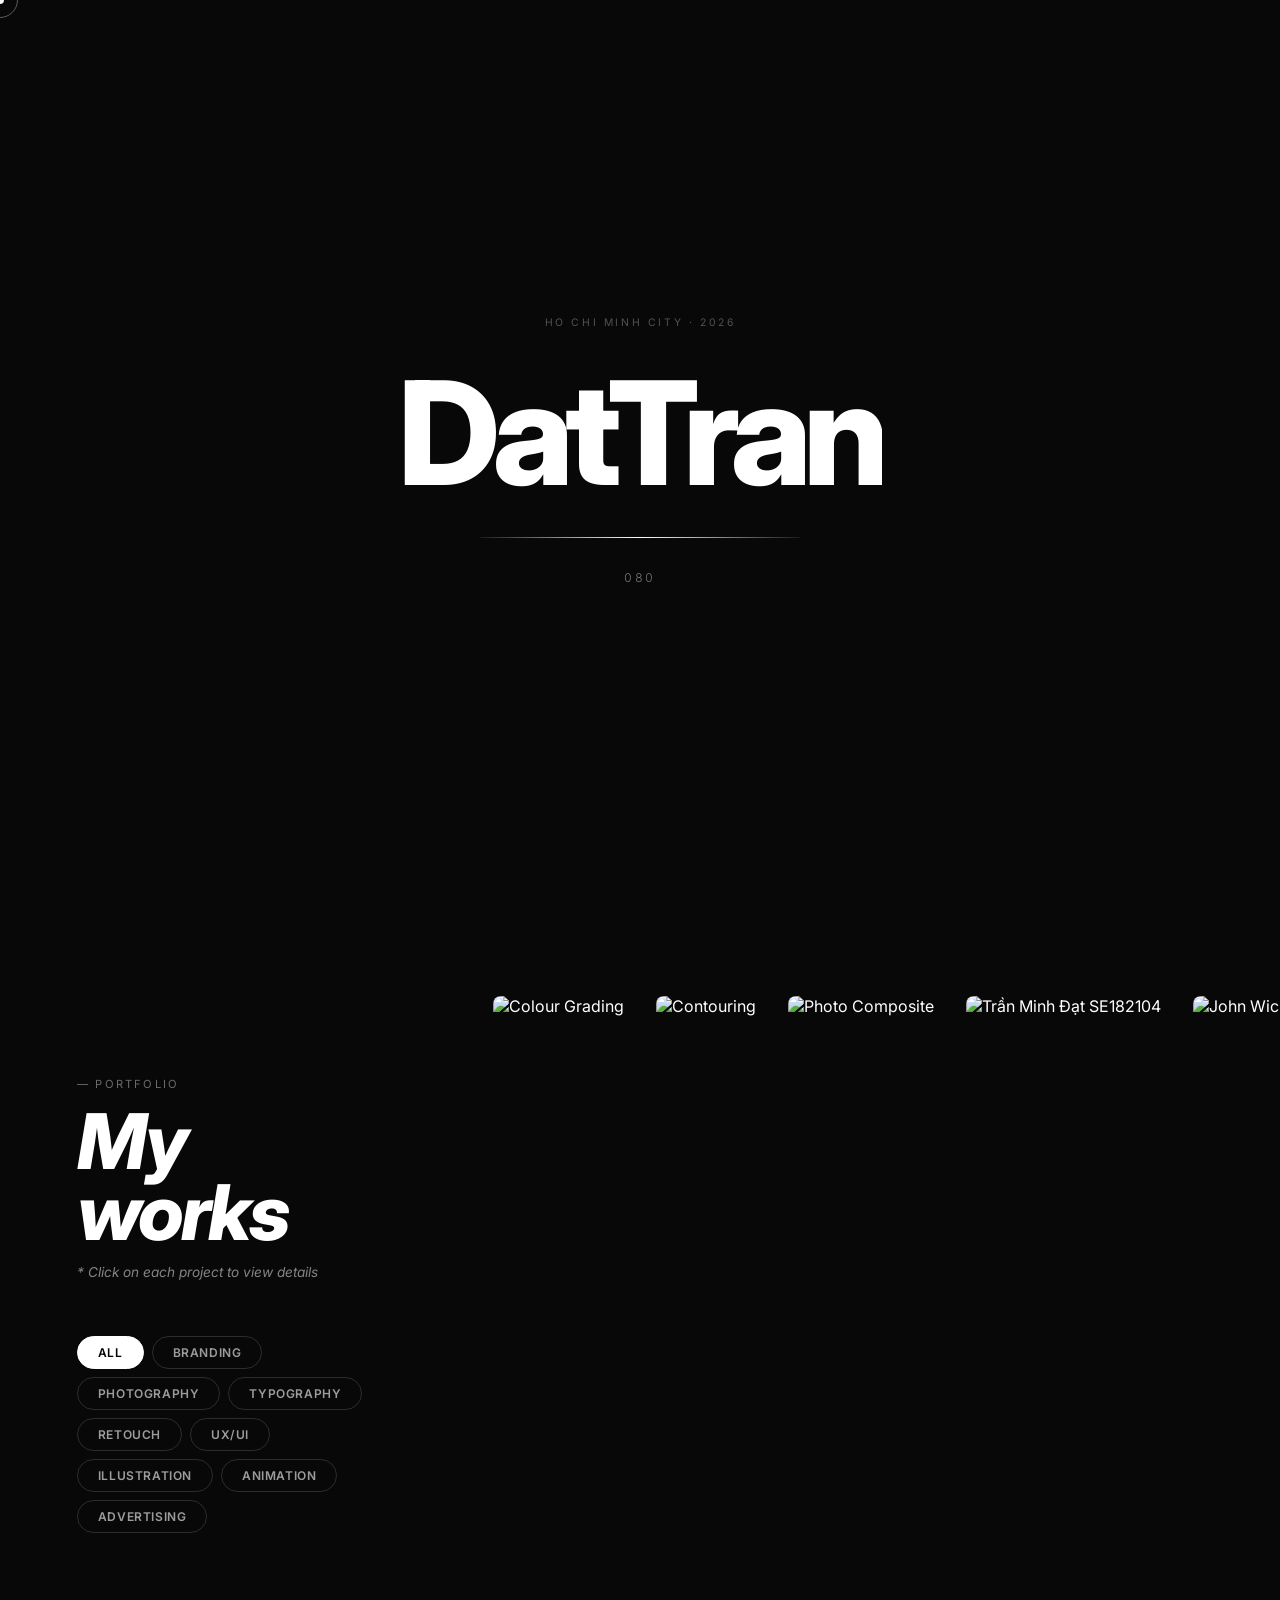
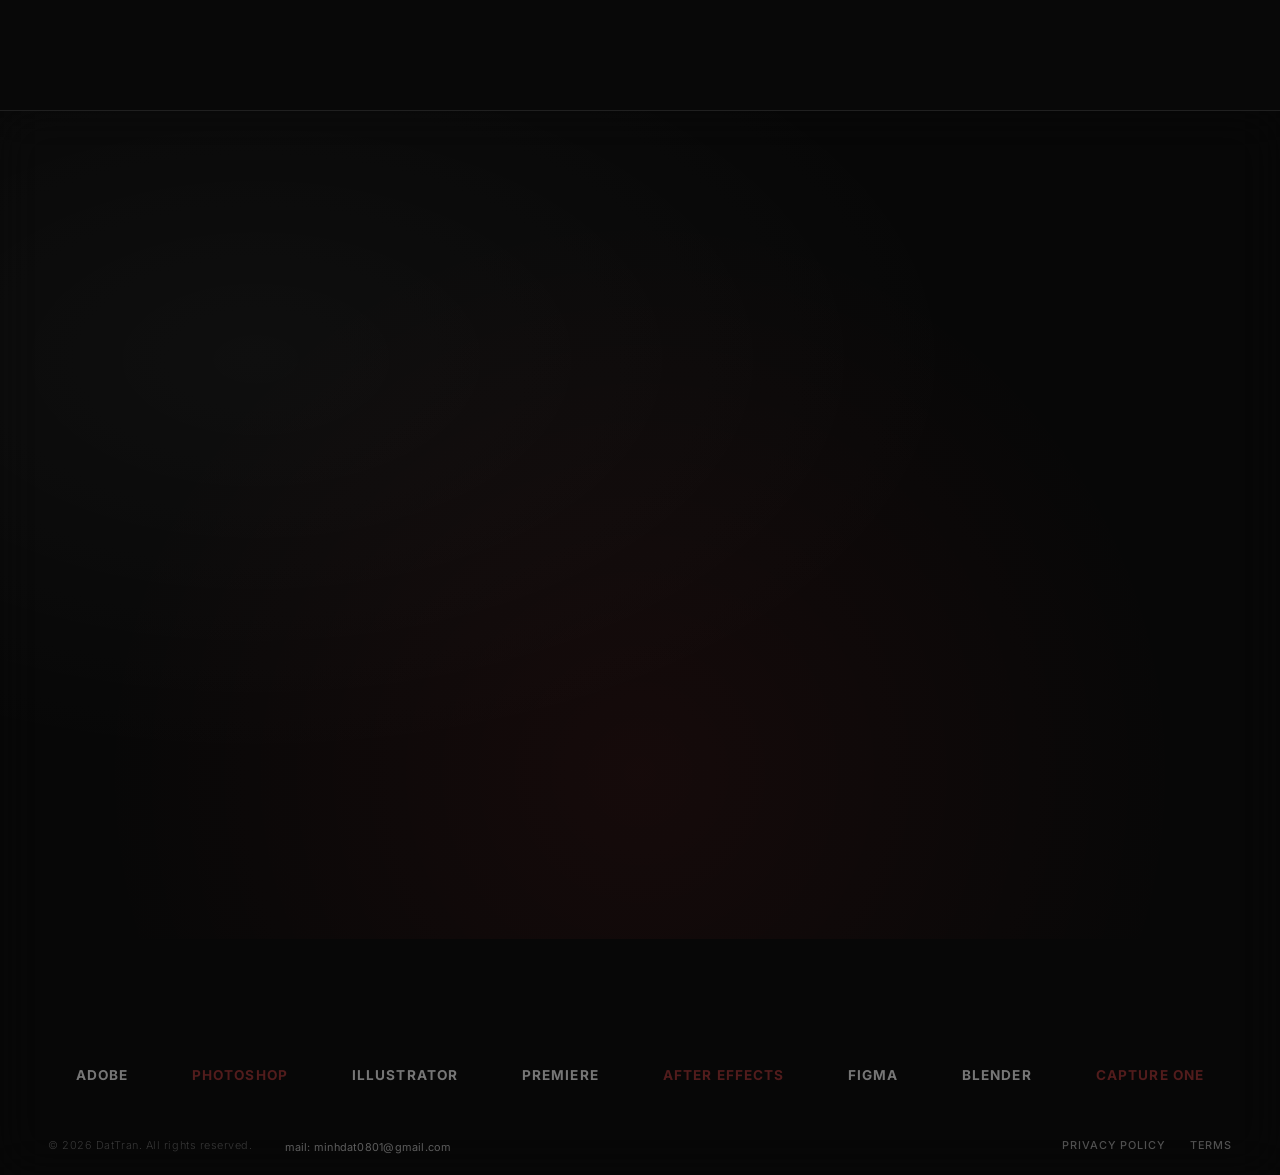
==== commit 34a62ecf: "Update index.html" ====
--- a/index.html
+++ b/index.html
@@ -3356,8 +3356,8 @@
       // THREE.JS
       // THREE.JS
       (function () {
-        const darkModelUrl = 'https://nohgzuiwuvfhbzhjxiki.supabase.co/storage/v1/object/public/model%203d/do-v3.glb';
-        const lightModelUrl = 'https://nohgzuiwuvfhbzhjxiki.supabase.co/storage/v1/object/public/model%203d/xanh-v1.glb';
+        const darkModelUrl = 'https://nohgzuiwuvfhbzhjxiki.supabase.co/storage/v1/object/sign/model%203d/do-v3.glb?token=eyJraWQiOiJzdG9yYWdlLXVybC1zaWduaW5nLWtleV82YzgyYTA2MS0xYjM1LTQxOTAtYjdlZS02ZGI4OTQxYjJiYWYiLCJhbGciOiJIUzI1NiJ9.eyJ1cmwiOiJtb2RlbCAzZC9kby12My5nbGIiLCJpYXQiOjE3Nzg5MTU1MzksImV4cCI6MTgxMDQ1MTUzOX0.b5_iqFsYPeOtzM6_9D9jumSYclrKK6F1Exzs5rmVS5k';
+        const lightModelUrl = 'https://nohgzuiwuvfhbzhjxiki.supabase.co/storage/v1/object/sign/model%203d/xanh-v1.glb?token=eyJraWQiOiJzdG9yYWdlLXVybC1zaWduaW5nLWtleV82YzgyYTA2MS0xYjM1LTQxOTAtYjdlZS02ZGI4OTQxYjJiYWYiLCJhbGciOiJIUzI1NiJ9.eyJ1cmwiOiJtb2RlbCAzZC94YW5oLXYxLmdsYiIsImlhdCI6MTc3ODkxNTU2MywiZXhwIjoxODEwNDUxNTYzfQ.NoinZ-qAk1PfgUKyZgLRTb8C7jayXzZncz3nw3Equ3g';
 
         const modelCache = {};
         const modelCallbacks = {};
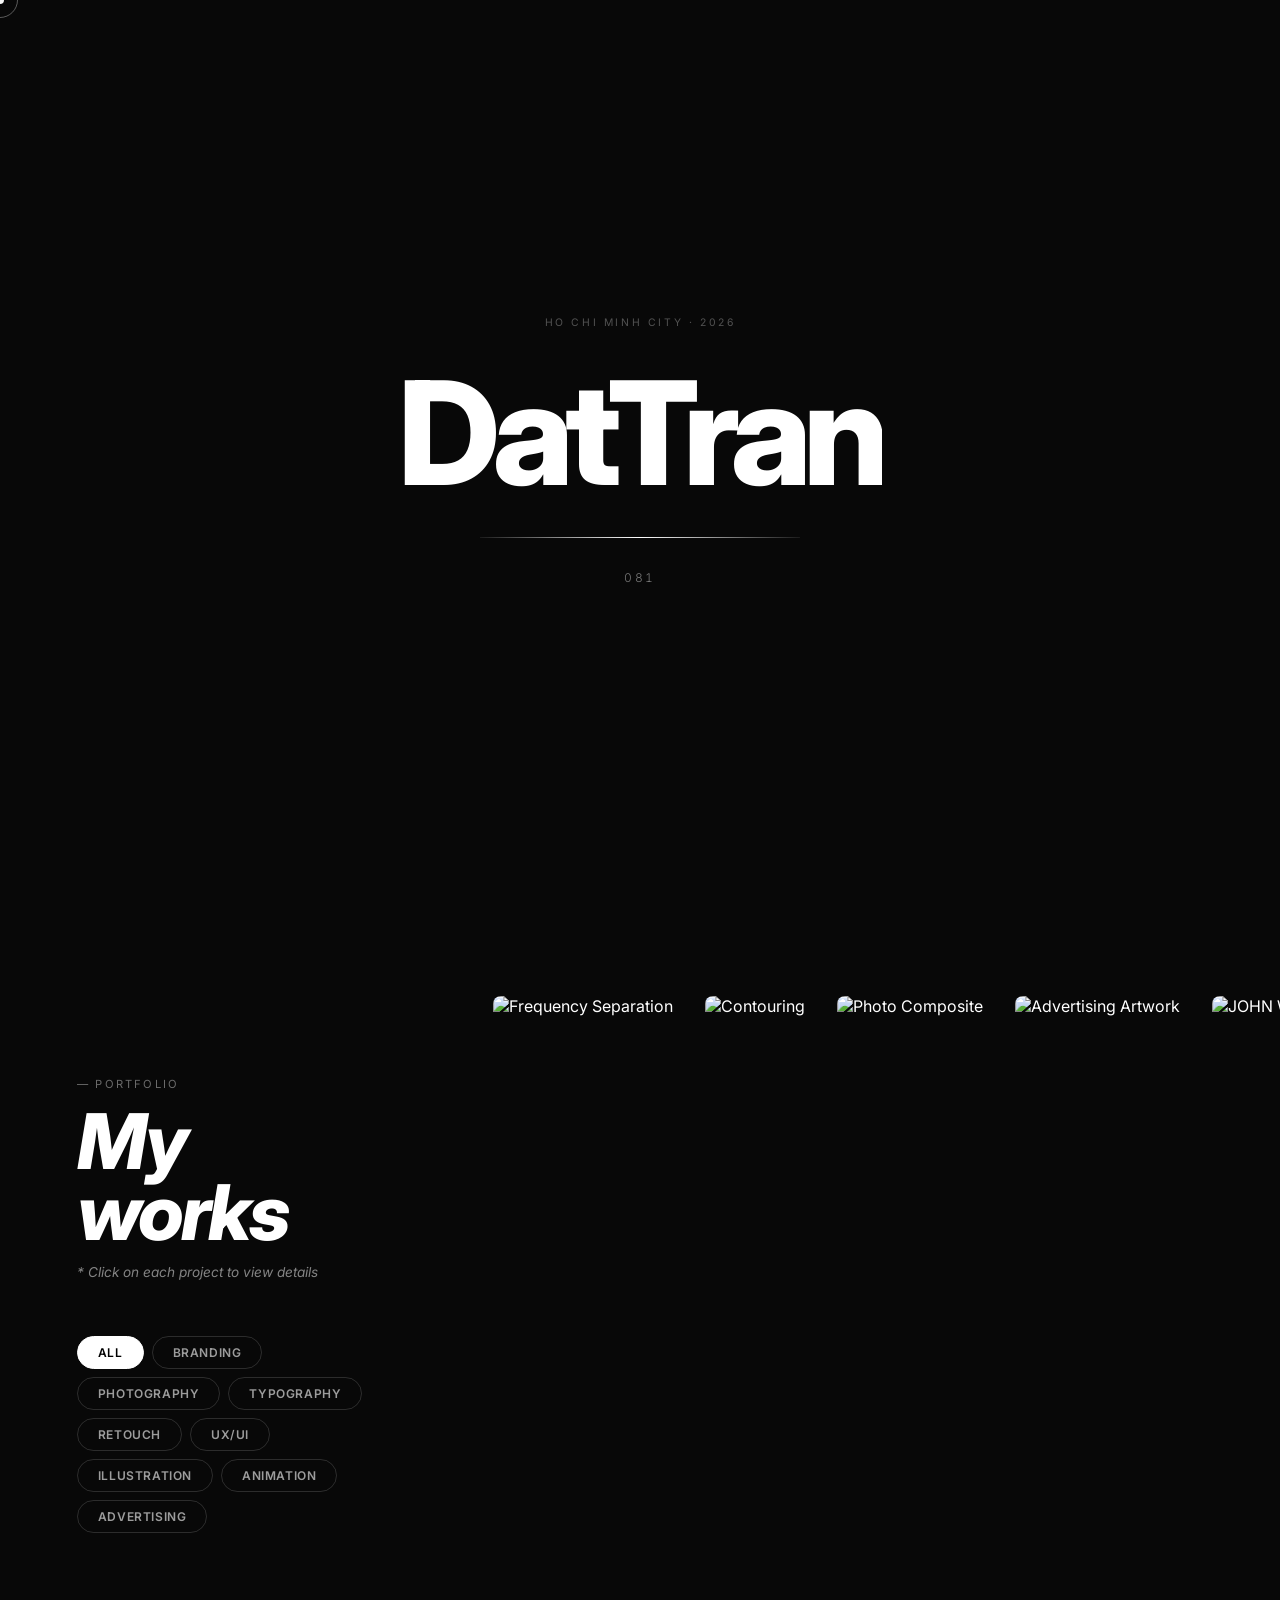
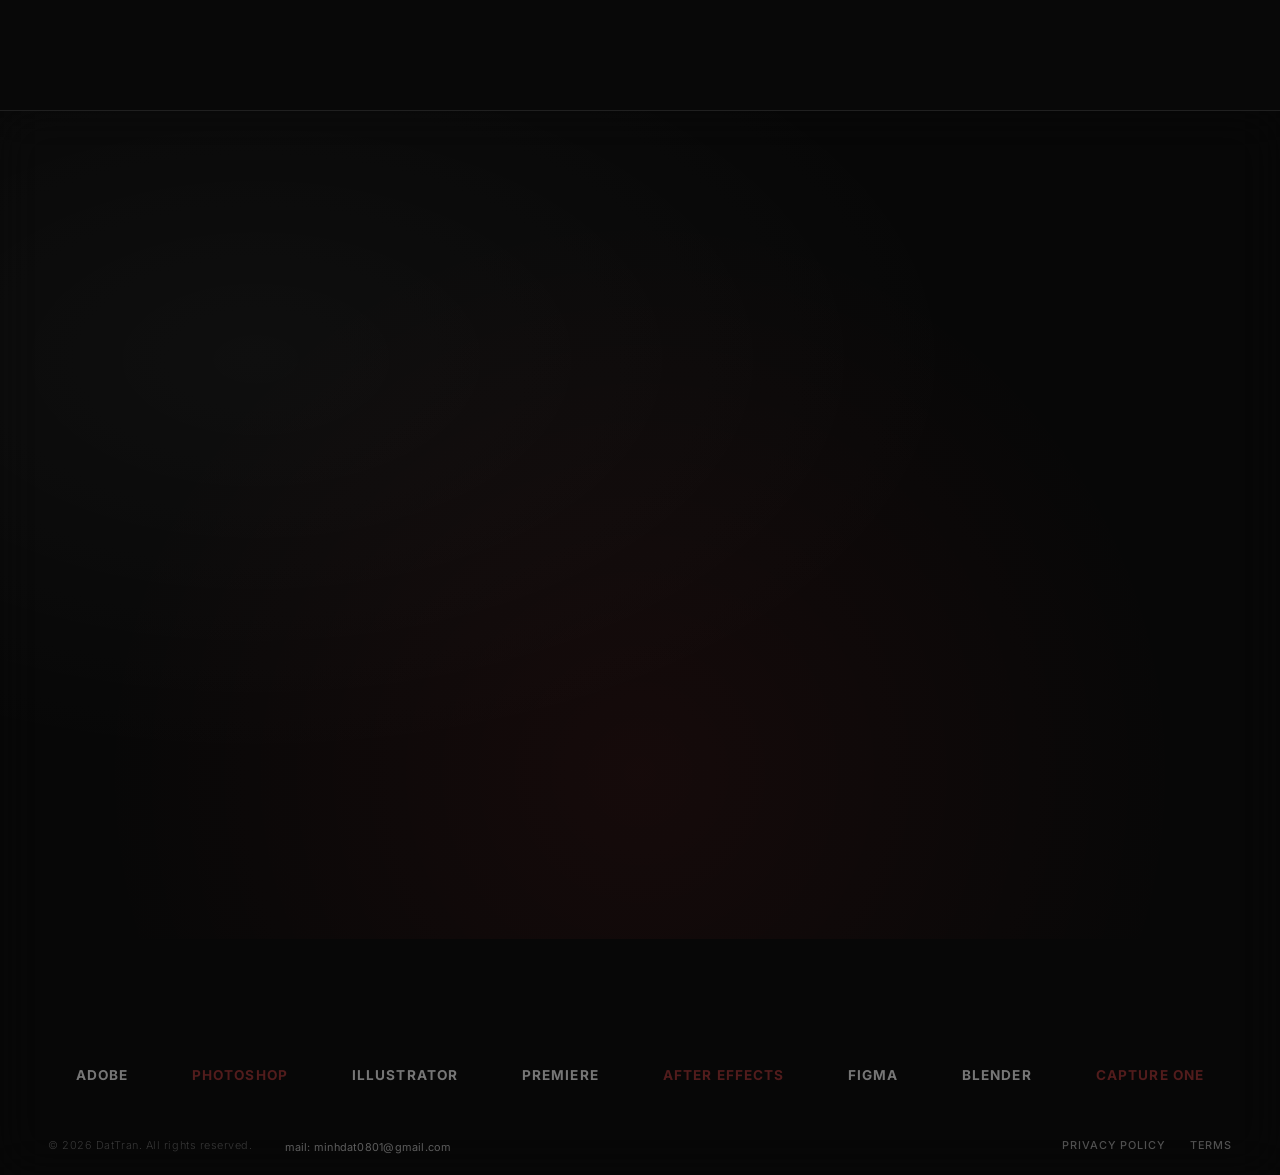
==== commit 88c06d45: "Update index.html" ====
--- a/index.html
+++ b/index.html
@@ -2883,6 +2883,11 @@
               </div>
             </div>
           </div>
+          <div style="width:1px; height:16px; background:rgba(255,255,255,0.15);"></div>
+          <a href="admin.html" class="dock-btn" title="Admin Panel" style="font-size:0.75rem; opacity:0.45; letter-spacing:0.05em; text-decoration:none; display:flex; align-items:center; gap:0.35rem;" onmouseover="this.style.opacity='1'" onmouseout="this.style.opacity='0.45'">
+            <svg width="13" height="13" viewBox="0 0 24 24" fill="none" stroke="currentColor" stroke-width="2" stroke-linecap="round" stroke-linejoin="round"><circle cx="12" cy="8" r="4"/><path d="M4 20c0-4 3.6-7 8-7s8 3 8 7"/></svg>
+            Admin
+          </a>
           <div style="width:1px; height:16px; background:rgba(255,255,255,0.15);"></div>
           <button class="nav-cta" onclick="document.getElementById('contact').scrollIntoView({behavior:'smooth'})"
             data-i18n="btn_hire_me">Hire Me ↗</button>
@@ -2963,83 +2968,7 @@
               <button class="filter-btn">ADVERTISING</button>
             </div>
           </div>
-          <div class="work-slide" data-project-id="project-1" data-category="RETOUCH">
-            <div class="work-card-horizontal" onclick="navigateWithTransition(this, 'project-1')" data-label="View →">
-              <div class="lando-img-wrap">
-                <img src="https://raw.githubusercontent.com/minhdat0801/porfolio/main/14%20colour%20copy.jpg"
-                  class="work-img" alt="Colour Grading" />
-              </div>
-            </div>
-          </div>
-
-          <div class="work-slide" data-project-id="project-2" data-category="RETOUCH">
-            <div class="work-card-horizontal" onclick="navigateWithTransition(this, 'project-2')" data-label="View →">
-              <div class="lando-img-wrap">
-                <img src="https://raw.githubusercontent.com/minhdat0801/porfolio/main/9%20contouring%20copy.jpg"
-                  class="work-img" alt="Contouring" />
-              </div>
-            </div>
-          </div>
-
-          <div class="work-slide" data-project-id="project-3" data-category="ADVERTISING">
-            <div class="work-card-horizontal" onclick="navigateWithTransition(this, 'project-3')" data-label="View →">
-              <div class="lando-img-wrap">
-                <img src="https://raw.githubusercontent.com/minhdat0801/porfolio/main/29.png" class="work-img"
-                  alt="Photo Composite" />
-              </div>
-            </div>
-          </div>
-
-          <div class="work-slide" data-project-id="project-4" data-category="ADVERTISING">
-            <div class="work-card-horizontal" onclick="navigateWithTransition(this, 'project-4')" data-label="View →">
-              <div class="lando-img-wrap">
-                <img
-                  src="https://raw.githubusercontent.com/minhdat0801/porfolio/main/Tr%E1%BA%A7n%20Minh%20%C4%90%E1%BA%A1t%20SE182104.png"
-                  class="work-img" alt="Trần Minh Đạt SE182104" />
-              </div>
-            </div>
-          </div>
-
-          <div class="work-slide" data-project-id="john-wick-cosplay" data-category="PHOTOGRAPHY">
-            <div class="work-card-horizontal" onclick="navigateWithTransition(this, 'john-wick-cosplay')"
-              data-label="View →">
-              <div class="lando-img-wrap">
-                <img
-                  src="https://images.weserv.nl/?url=https://mir-s3-cdn-cf.behance.net/project_modules/disp/5b7e96192887941.673ec491cda1b.jpg"
-                  class="work-img" alt="John Wick Cosplay" />
-              </div>
-            </div>
-          </div>
-
-
-          <div class="work-slide" data-project-id="project-6" data-category="ANIMATION">
-            <div class="work-card-horizontal" onclick="navigateWithTransition(this, 'project-6')" data-label="View →">
-              <div class="lando-img-wrap">
-                <img src="https://github.com/minhdat0801/porfolio/blob/main/Asset%209.png?raw=true" class="work-img"
-                  alt="Die With A Smile (Lyrics Video)" />
-              </div>
-            </div>
-          </div>
-
-          <div class="work-slide" data-project-id="project-7" data-category="ADVERTISING">
-            <div class="work-card-horizontal" onclick="navigateWithTransition(this, 'project-7')" data-label="View →">
-              <div class="lando-img-wrap">
-                <img
-                  src="https://mir-s3-cdn-cf.behance.net/projects/original_webp/07f751203584565.Y3JvcCwzMDAwLDIzNDYsMCw2Njg.png"
-                  class="work-img" alt="2024 INFOGRAPHIC DESIGN" />
-              </div>
-            </div>
-          </div>
-
-          <div class="work-slide" data-project-id="project-8" data-category="BRANDING">
-            <div class="work-card-horizontal" onclick="navigateWithTransition(this, 'project-8')" data-label="View →">
-              <div class="lando-img-wrap">
-                <img
-                  src="https://mir-s3-cdn-cf.behance.net/project_modules/1400_opt_1/d30506203180295.669804e1211d3.png"
-                  class="work-img" alt="APPASTA BRAND IDENTITY" />
-              </div>
-            </div>
-          </div>
+          <!-- Projects are rendered dynamically by JS from admin panel data -->
         </div>
       </div>
     </section>
@@ -3103,6 +3032,53 @@
 
 
   <div class="scroll-progress" id="scroll-progress"></div>
+
+  <!-- ── DYNAMIC PROJECTS FROM ADMIN PANEL ── -->
+  <script>
+    (function() {
+      const DEFAULT_PROJECTS = {
+        'project-1': { title: 'Frequency Separation', category: 'RETOUCH', img: 'https://raw.githubusercontent.com/minhdat0801/porfolio/main/14%20colour%20copy.jpg' },
+        'project-2': { title: 'Contouring', category: 'RETOUCH', img: 'https://raw.githubusercontent.com/minhdat0801/porfolio/main/9%20contouring%20copy.jpg' },
+        'project-3': { title: 'Photo Composite', category: 'ADVERTISING', img: 'https://raw.githubusercontent.com/minhdat0801/porfolio/main/29.png' },
+        'project-4': { title: 'Advertising Artwork', category: 'ADVERTISING', img: 'https://raw.githubusercontent.com/minhdat0801/porfolio/main/Tr%E1%BA%A7n%20Minh%20%C4%90%E1%BA%A1t%20SE182104.png' },
+        'john-wick-cosplay': { title: 'JOHN WICK COSPLAY', category: 'PHOTOGRAPHY', img: 'https://images.weserv.nl/?url=https://mir-s3-cdn-cf.behance.net/project_modules/disp/5b7e96192887941.673ec491cda1b.jpg' },
+        'project-6': { title: 'Die With A Smile (Lyrics Video)', category: 'ANIMATION', img: 'https://github.com/minhdat0801/porfolio/blob/main/Asset%209.png?raw=true' },
+        'project-7': { title: '2024 INFOGRAPHIC DESIGN', category: 'ADVERTISING', img: 'https://mir-s3-cdn-cf.behance.net/projects/original_webp/07f751203584565.Y3JvcCwzMDAwLDIzNDYsMCw2Njg.png' },
+        'project-8': { title: 'APPASTA BRAND IDENTITY', category: 'BRANDING', img: 'https://mir-s3-cdn-cf.behance.net/project_modules/1400_opt_1/d30506203180295.669804e1211d3.png' }
+      };
+      const DEFAULT_ORDER = ['project-1','project-2','project-3','project-4','john-wick-cosplay','project-6','project-7','project-8'];
+
+      function getPortfolioData() {
+        try {
+          const projects = JSON.parse(localStorage.getItem('portfolio_projects')) || DEFAULT_PROJECTS;
+          const order = JSON.parse(localStorage.getItem('portfolio_order')) || DEFAULT_ORDER;
+          return { projects, order };
+        } catch { return { projects: DEFAULT_PROJECTS, order: DEFAULT_ORDER }; }
+      }
+
+      document.addEventListener('DOMContentLoaded', function() {
+        const track = document.getElementById('works-track');
+        if (!track) return;
+        // Remove placeholder comment
+        track.querySelectorAll('*:not(.headline-slide):not(.headline-slide *)').forEach(el => {
+          if (!el.closest('.headline-slide')) el.remove();
+        });
+
+        const { projects, order } = getPortfolioData();
+
+        order.forEach(id => {
+          const p = projects[id];
+          if (!p) return;
+          const slide = document.createElement('div');
+          slide.className = 'work-slide';
+          slide.dataset.projectId = id;
+          slide.dataset.category = p.category || 'BRANDING';
+          slide.innerHTML = `<div class="work-card-horizontal" onclick="navigateWithTransition(this, '${id}')" data-label="View →"><div class="lando-img-wrap"><img src="${p.img}" class="work-img" alt="${p.title}" /></div></div>`;
+          track.appendChild(slide);
+        });
+      });
+    })();
+  </script>
 
   <script src="https://cdnjs.cloudflare.com/ajax/libs/three.js/r128/three.min.js" defer></script>
   <script src="https://cdn.jsdelivr.net/npm/three@0.128.0/examples/js/loaders/GLTFLoader.js" defer></script>
@@ -3356,8 +3332,8 @@
       // THREE.JS
       // THREE.JS
       (function () {
-        const darkModelUrl = 'https://nohgzuiwuvfhbzhjxiki.supabase.co/storage/v1/object/sign/model%203d/do-v3.glb?token=eyJraWQiOiJzdG9yYWdlLXVybC1zaWduaW5nLWtleV82YzgyYTA2MS0xYjM1LTQxOTAtYjdlZS02ZGI4OTQxYjJiYWYiLCJhbGciOiJIUzI1NiJ9.eyJ1cmwiOiJtb2RlbCAzZC9kby12My5nbGIiLCJpYXQiOjE3Nzg5MTU1MzksImV4cCI6MTgxMDQ1MTUzOX0.b5_iqFsYPeOtzM6_9D9jumSYclrKK6F1Exzs5rmVS5k';
-        const lightModelUrl = 'https://nohgzuiwuvfhbzhjxiki.supabase.co/storage/v1/object/sign/model%203d/xanh-v1.glb?token=eyJraWQiOiJzdG9yYWdlLXVybC1zaWduaW5nLWtleV82YzgyYTA2MS0xYjM1LTQxOTAtYjdlZS02ZGI4OTQxYjJiYWYiLCJhbGciOiJIUzI1NiJ9.eyJ1cmwiOiJtb2RlbCAzZC94YW5oLXYxLmdsYiIsImlhdCI6MTc3ODkxNTU2MywiZXhwIjoxODEwNDUxNTYzfQ.NoinZ-qAk1PfgUKyZgLRTb8C7jayXzZncz3nw3Equ3g';
+        const darkModelUrl = 'https://nohgzuiwuvfhbzhjxiki.supabase.co/storage/v1/object/public/model%203d/do-v3.glb';
+        const lightModelUrl = 'https://nohgzuiwuvfhbzhjxiki.supabase.co/storage/v1/object/public/model%203d/xanh-v1.glb';
 
         const modelCache = {};
         const modelCallbacks = {};
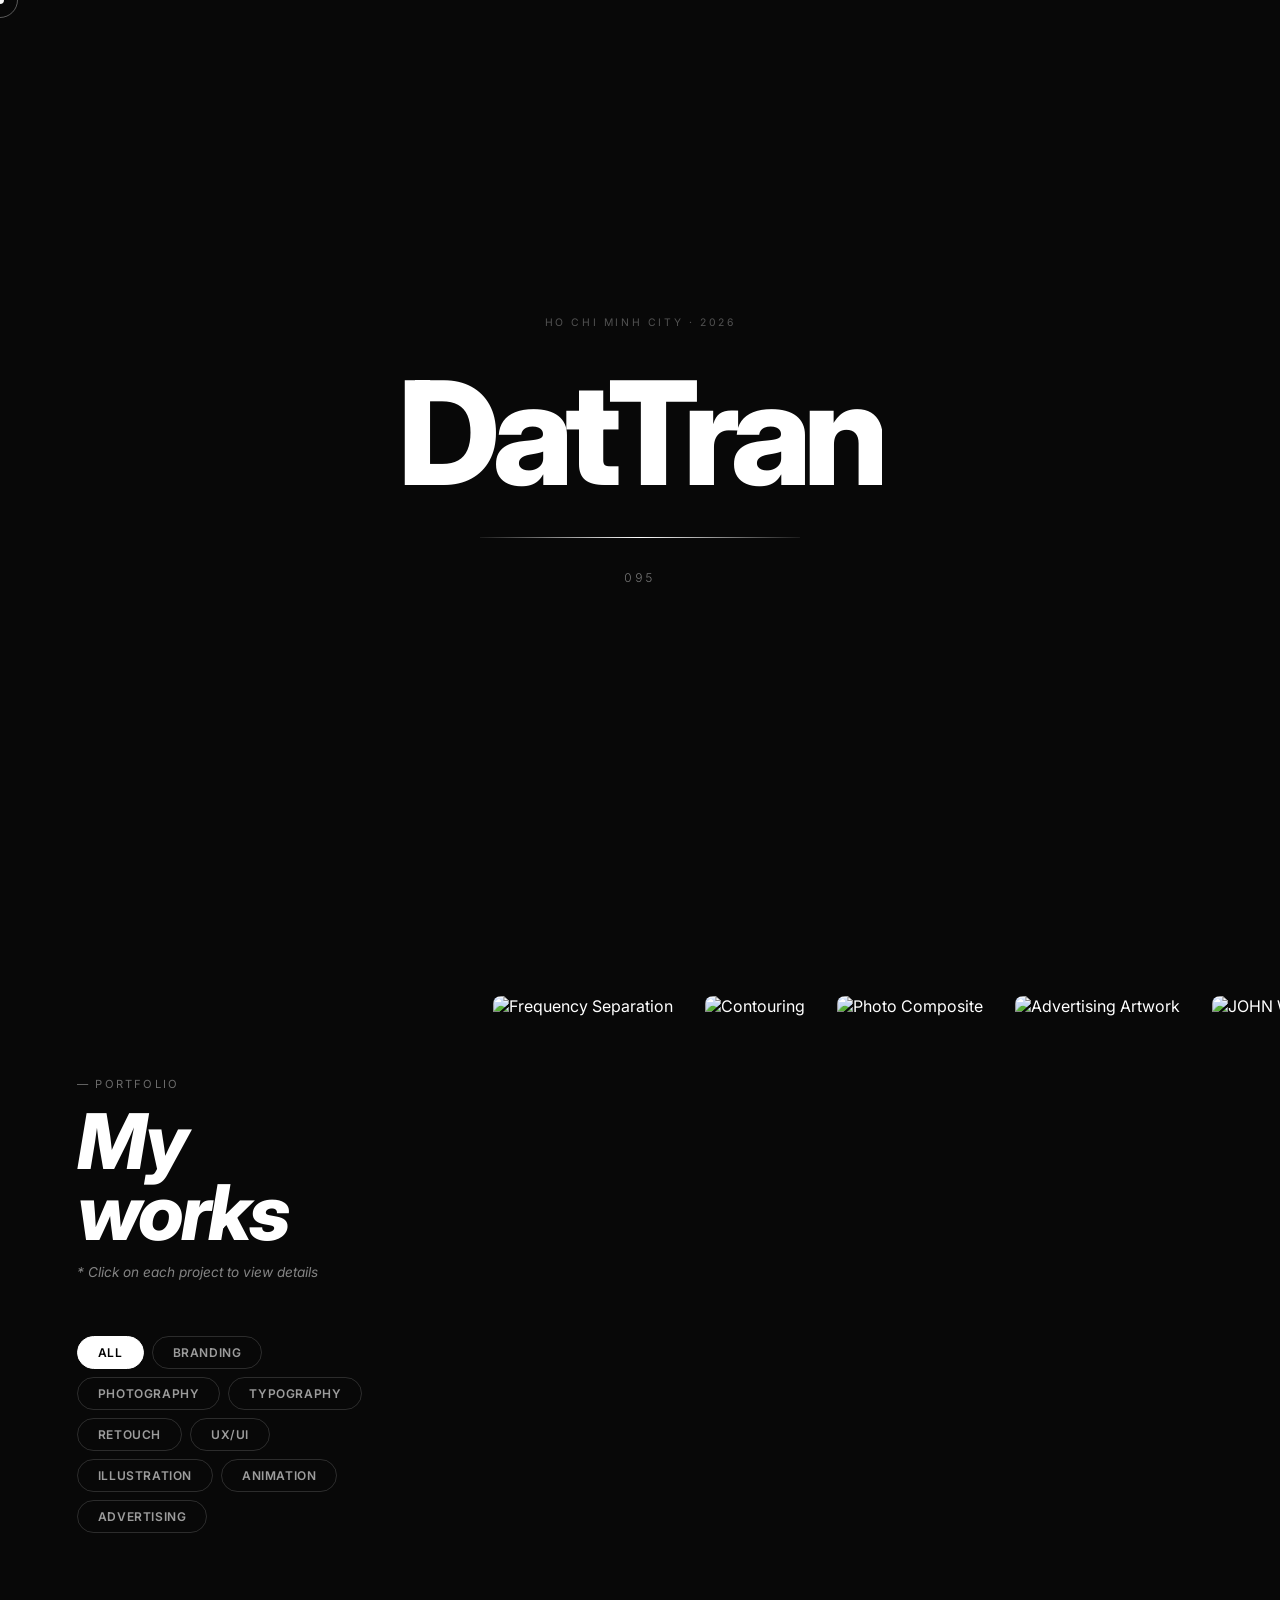
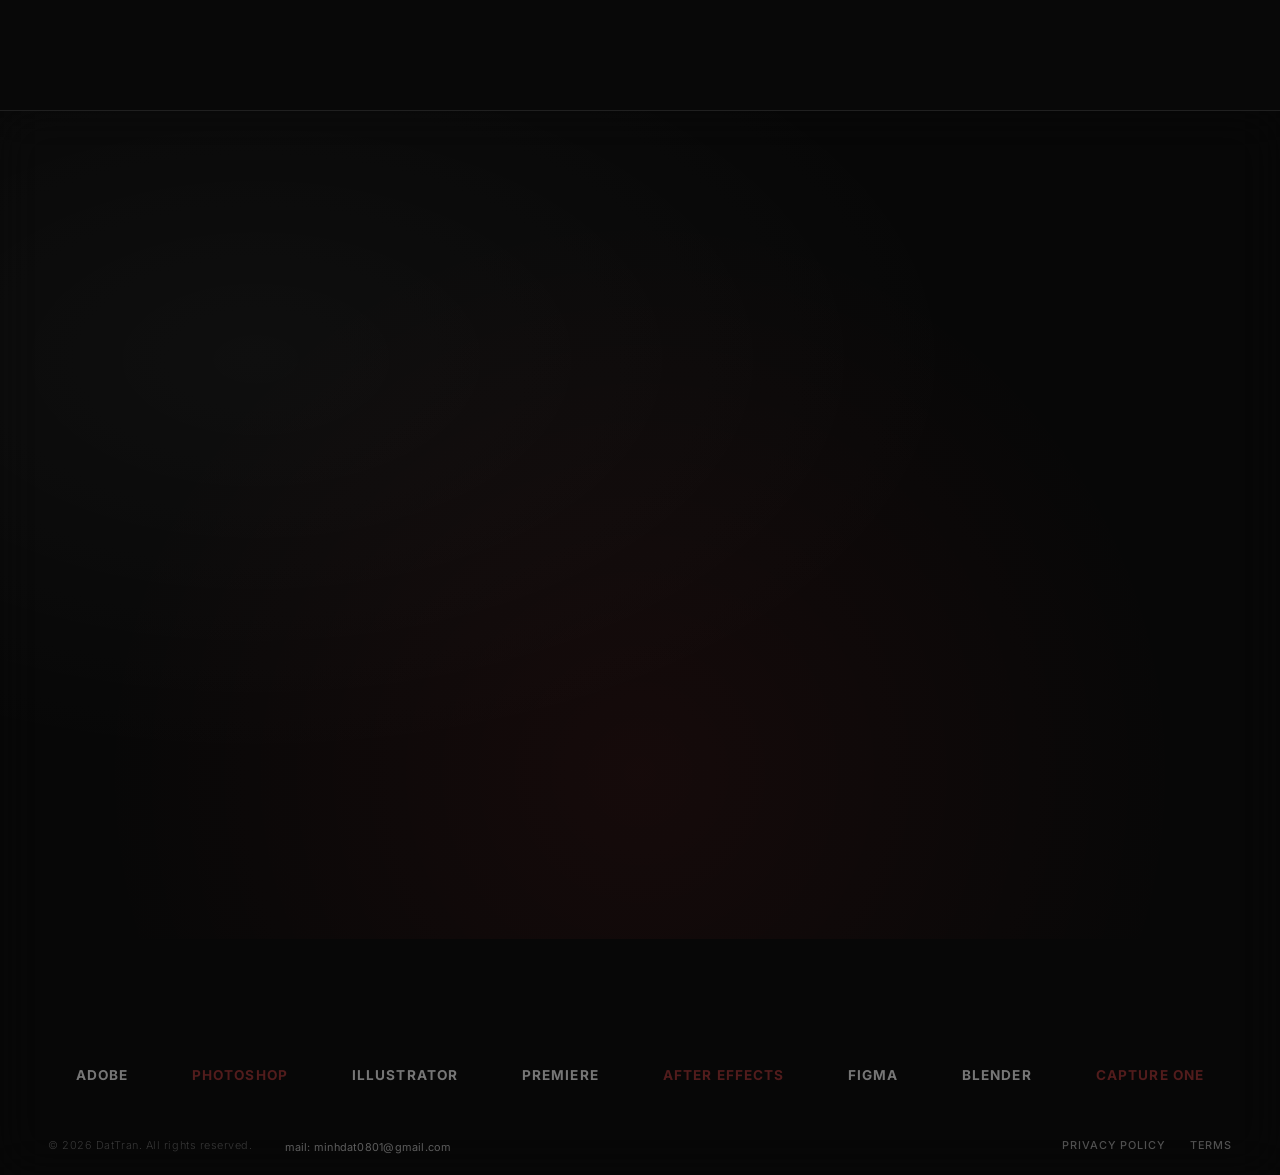
==== commit 38486fda: "Update index.html" ====
--- a/index.html
+++ b/index.html
@@ -3332,8 +3332,8 @@
       // THREE.JS
       // THREE.JS
       (function () {
-        const darkModelUrl = 'https://nohgzuiwuvfhbzhjxiki.supabase.co/storage/v1/object/public/model%203d/do-v3.glb';
-        const lightModelUrl = 'https://nohgzuiwuvfhbzhjxiki.supabase.co/storage/v1/object/public/model%203d/xanh-v1.glb';
+        const darkModelUrl = 'https://ctdvyinxatzmvzvqpasr.supabase.co/storage/v1/object/public/1/do-v3.glb';
+        const lightModelUrl = 'https://ctdvyinxatzmvzvqpasr.supabase.co/storage/v1/object/public/1/xanh-v1.glb';
 
         const modelCache = {};
         const modelCallbacks = {};
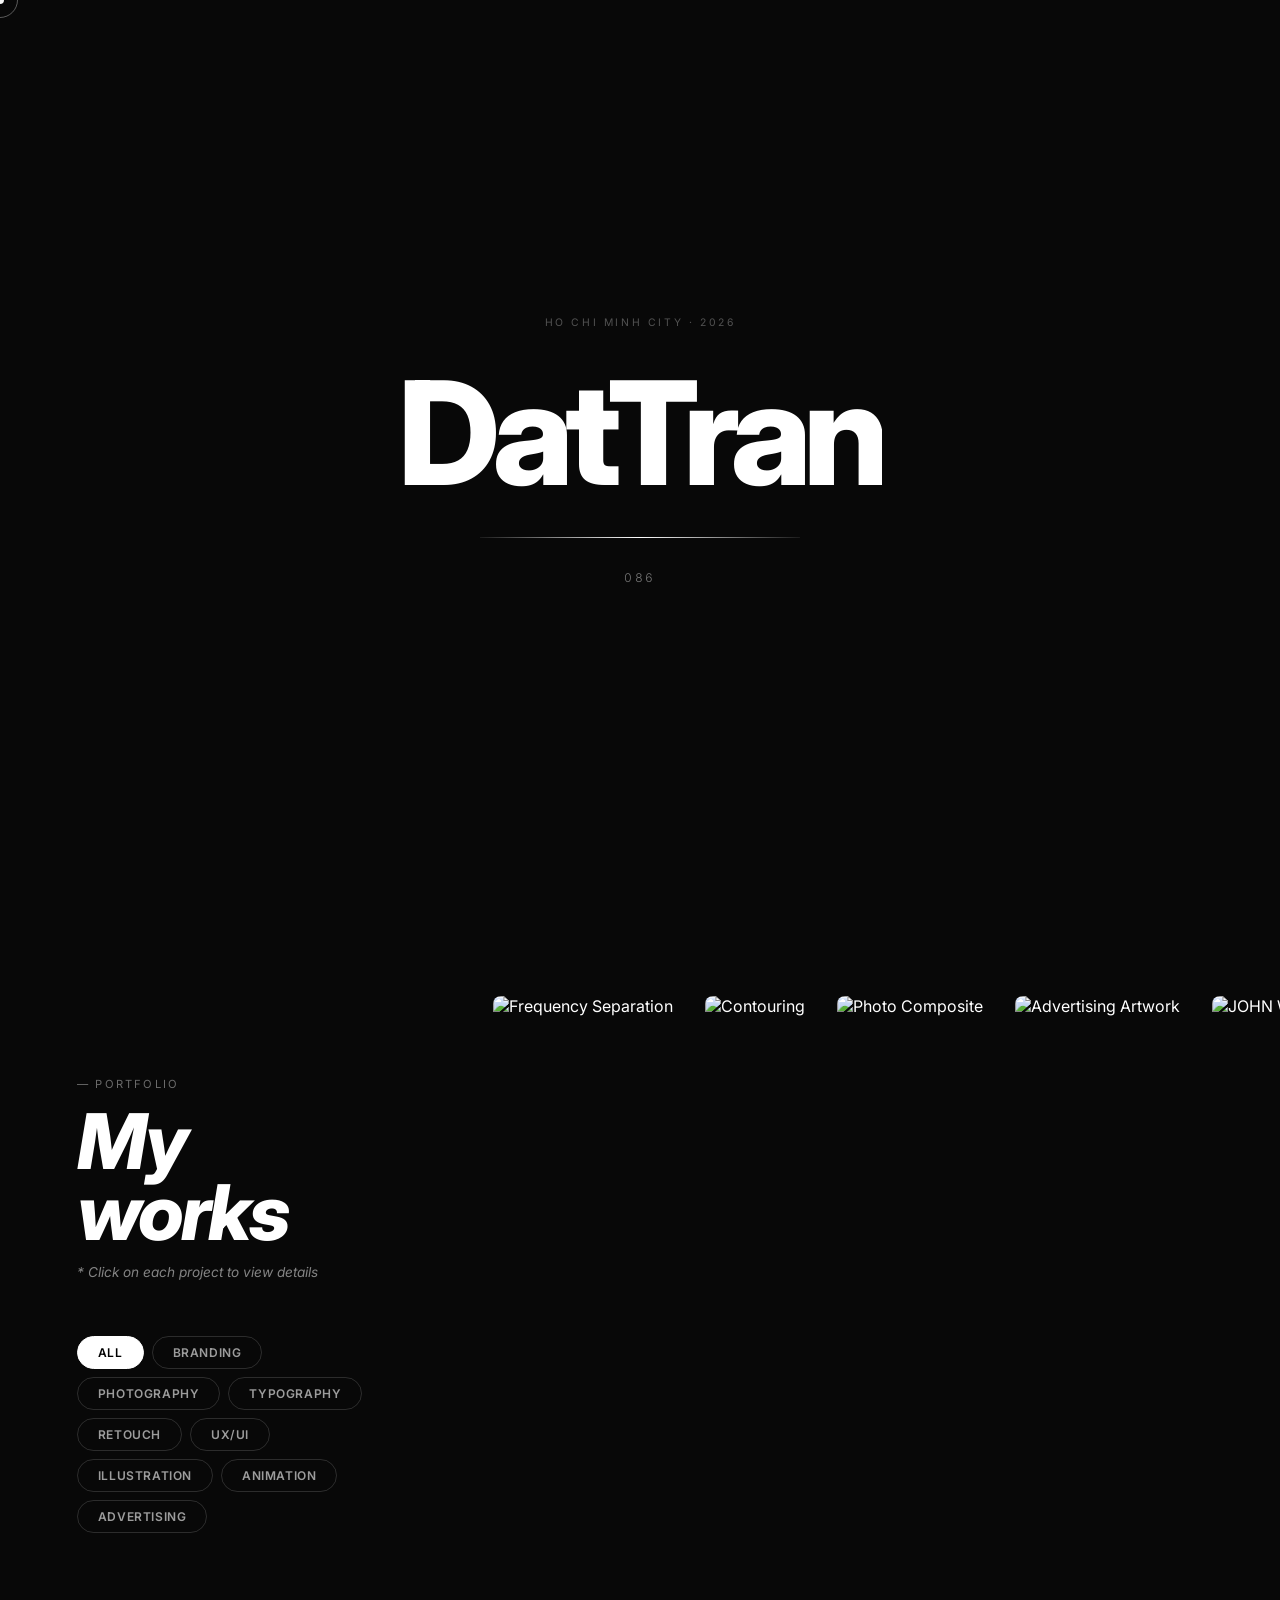
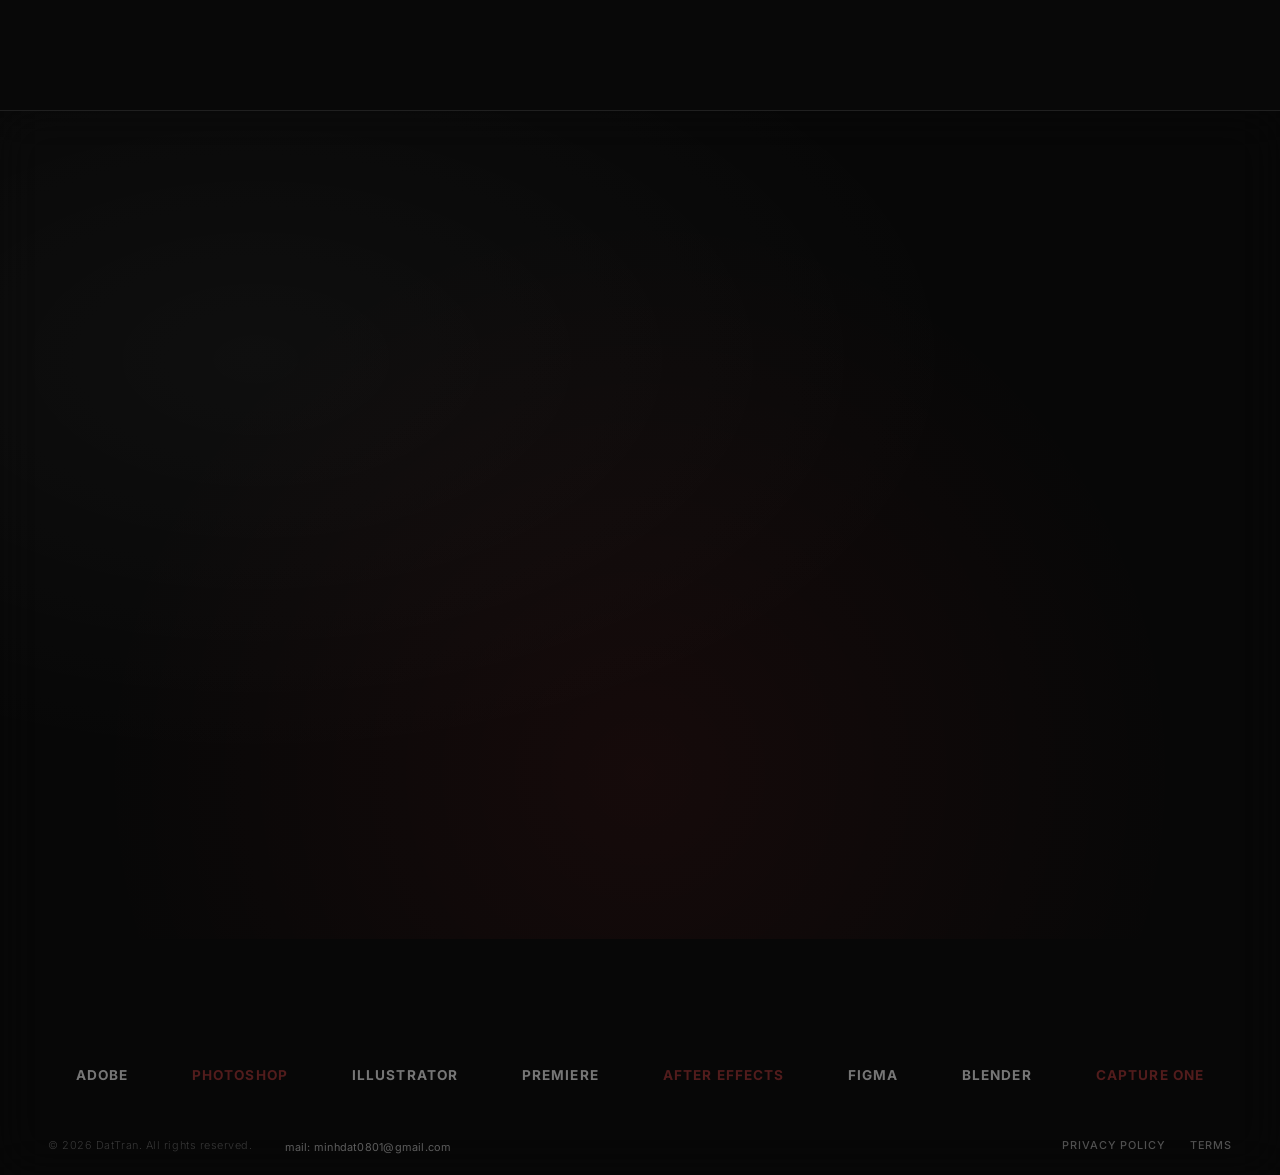
==== commit e4f6aef1: "Update index.html" ====
--- a/index.html
+++ b/index.html
@@ -3332,8 +3332,8 @@
       // THREE.JS
       // THREE.JS
       (function () {
-        const darkModelUrl = 'https://ctdvyinxatzmvzvqpasr.supabase.co/storage/v1/object/public/1/do-v3.glb';
-        const lightModelUrl = 'https://ctdvyinxatzmvzvqpasr.supabase.co/storage/v1/object/public/1/xanh-v1.glb';
+        const darkModelUrl = 'https://pub-3ca0c6240d48474e845d00664f74b2d7.r2.dev/123/do-v3.glb';
+        const lightModelUrl = 'https://pub-3ca0c6240d48474e845d00664f74b2d7.r2.dev/123/xanh-v1.glb';
 
         const modelCache = {};
         const modelCallbacks = {};
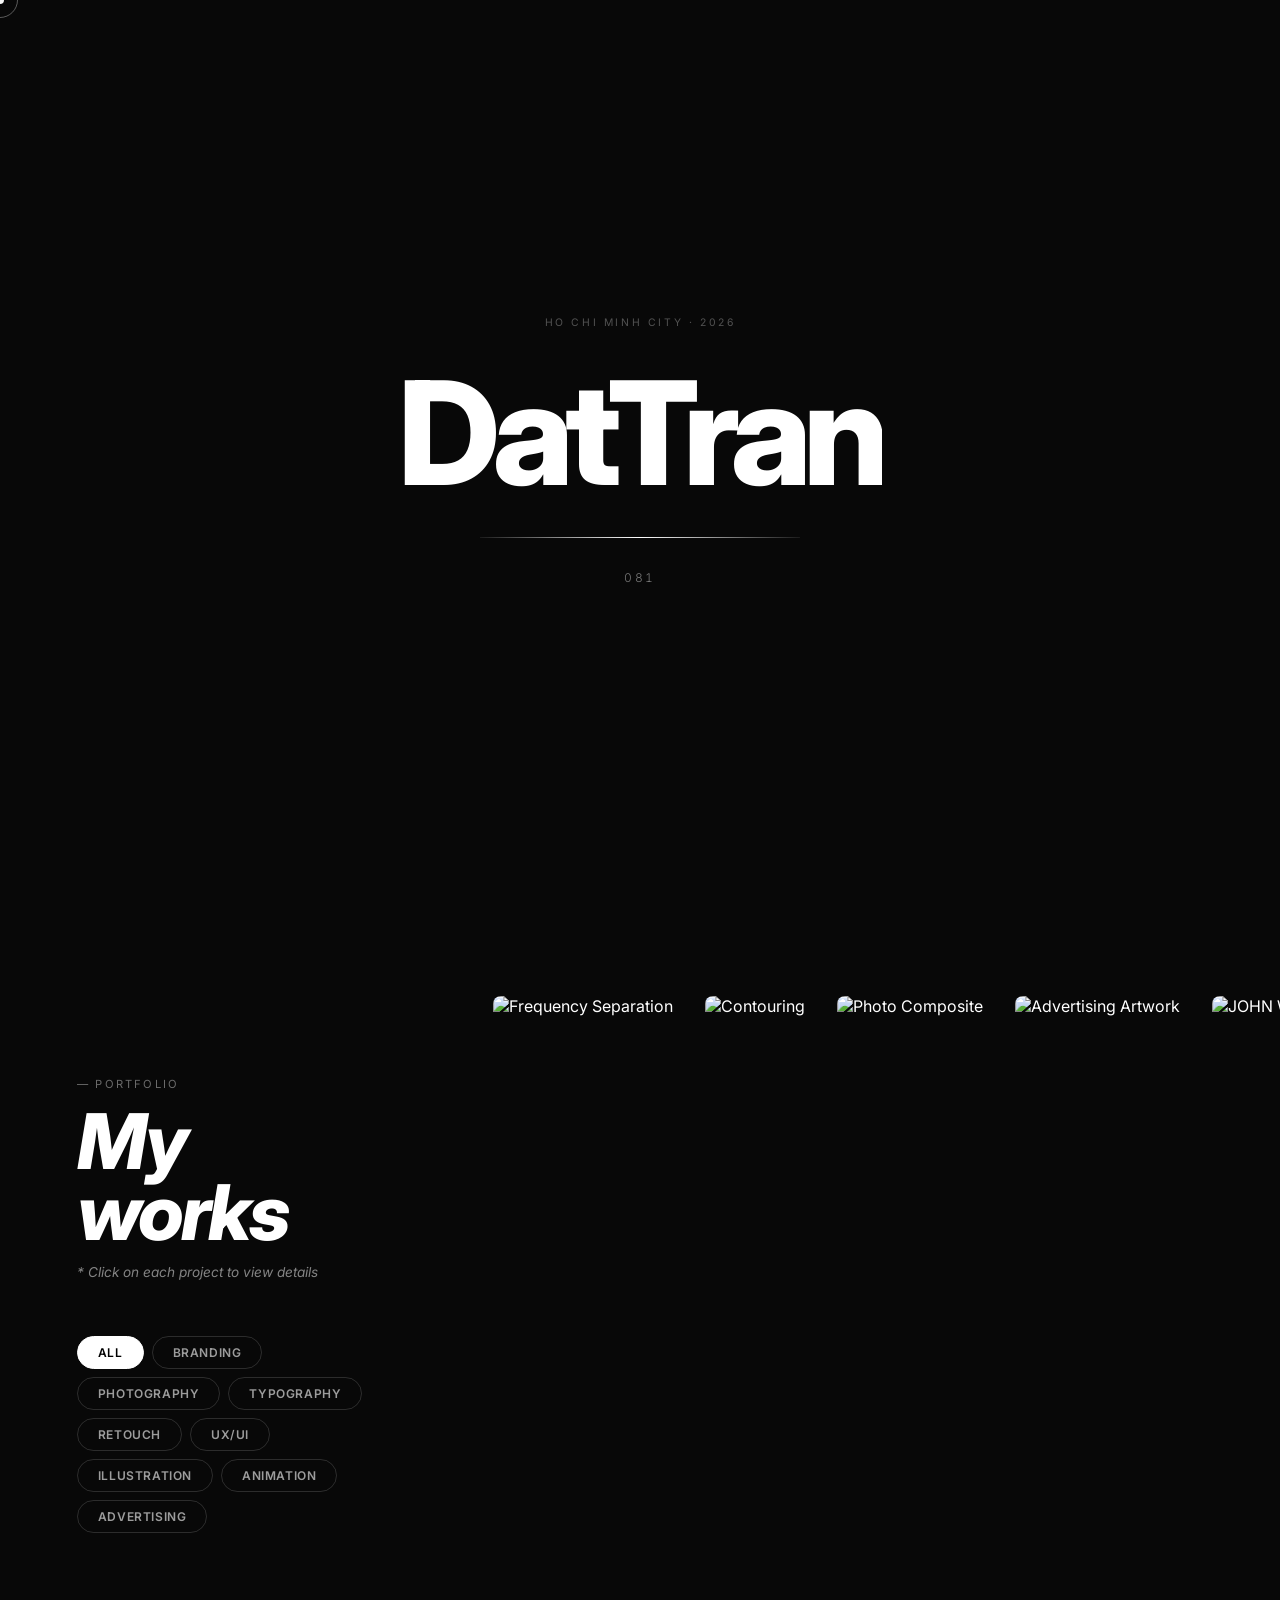
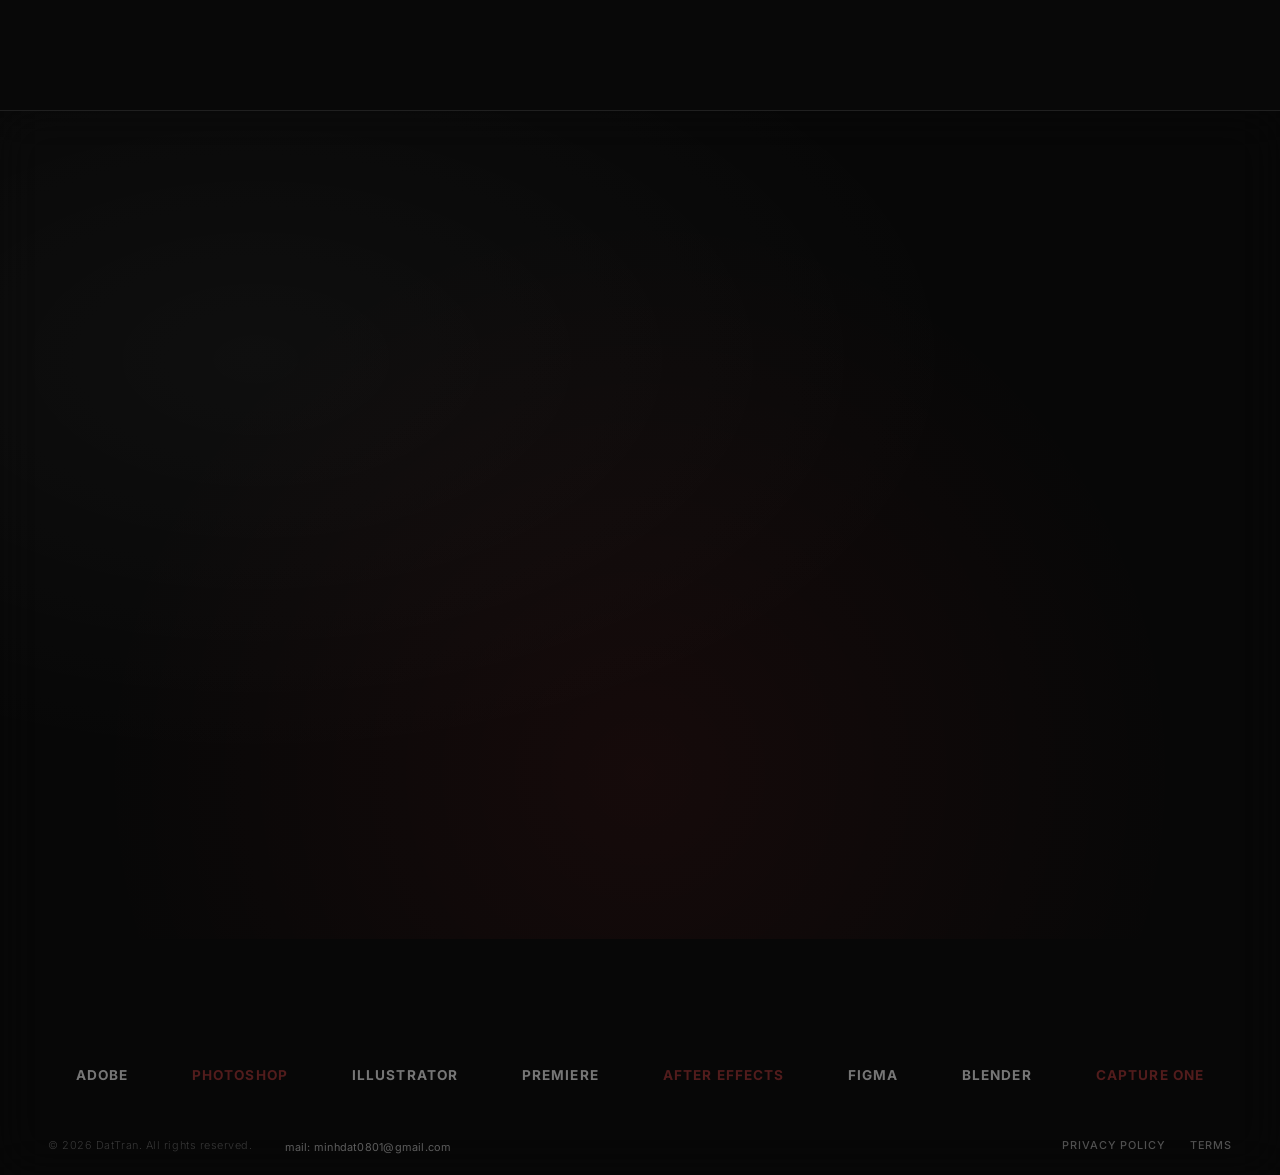
==== commit 21d13851: "Update index.html" ====
--- a/index.html
+++ b/index.html
@@ -3332,7 +3332,7 @@
       // THREE.JS
       // THREE.JS
       (function () {
-        const darkModelUrl = 'https://pub-3ca0c6240d48474e845d00664f74b2d7.r2.dev/123/do-v3.glb';
+        const darkModelUrl = 'https://pub-3ca0c6240d48474e845d00664f74b2d7.r2.dev/do-v3.glb';
         const lightModelUrl = 'https://pub-3ca0c6240d48474e845d00664f74b2d7.r2.dev/123/xanh-v1.glb';
 
         const modelCache = {};
